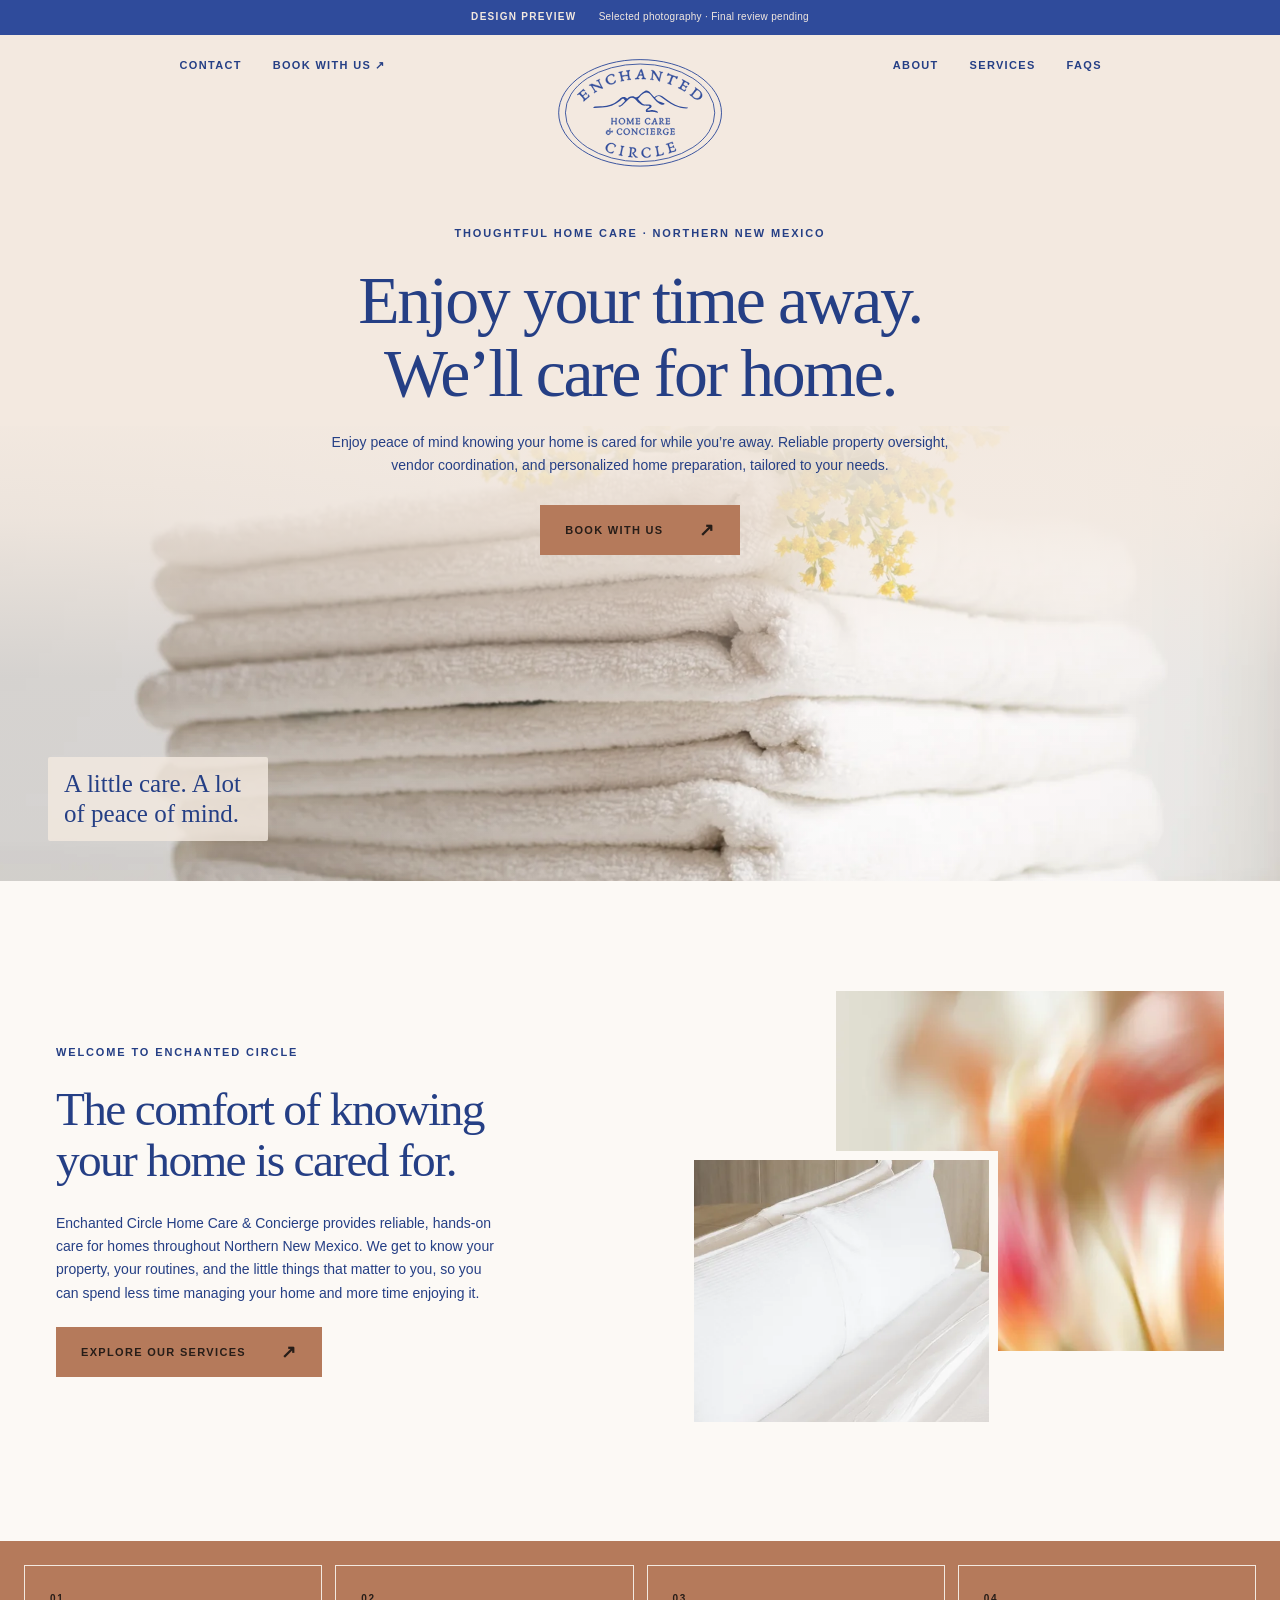
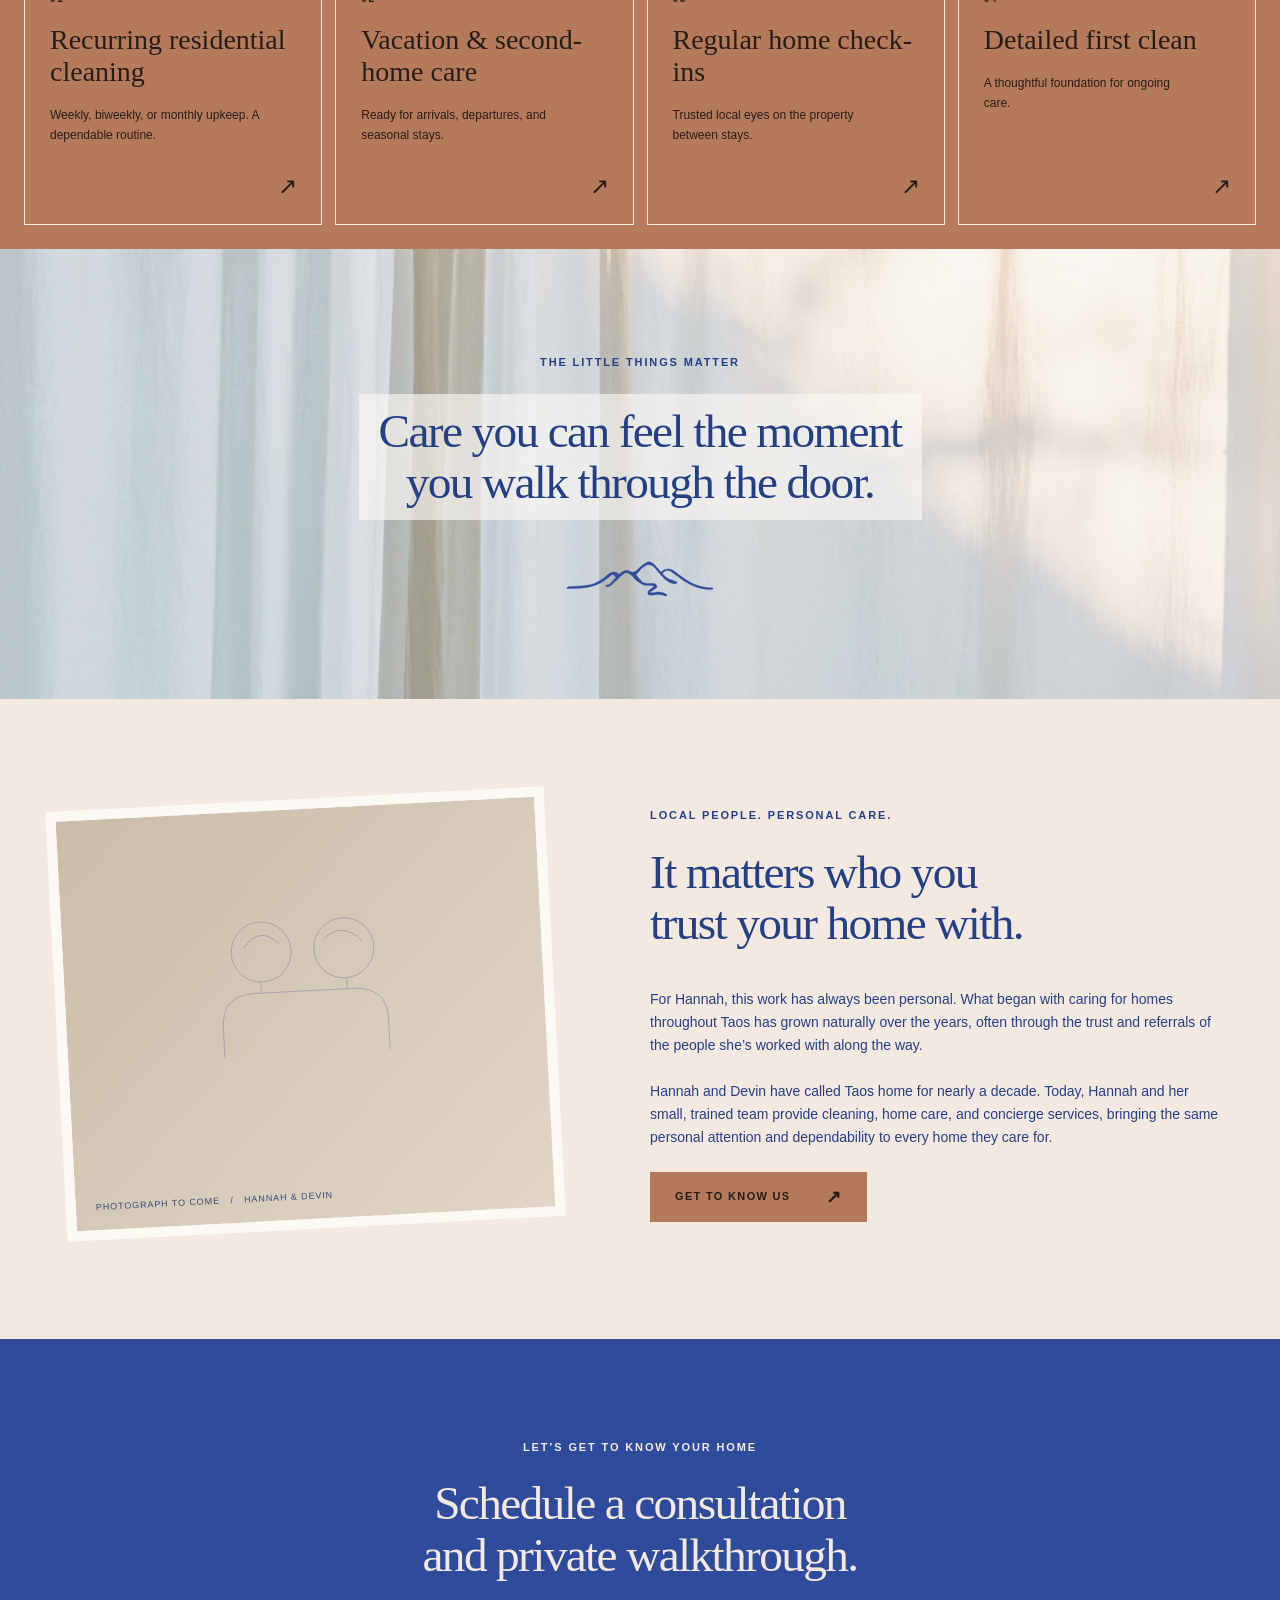
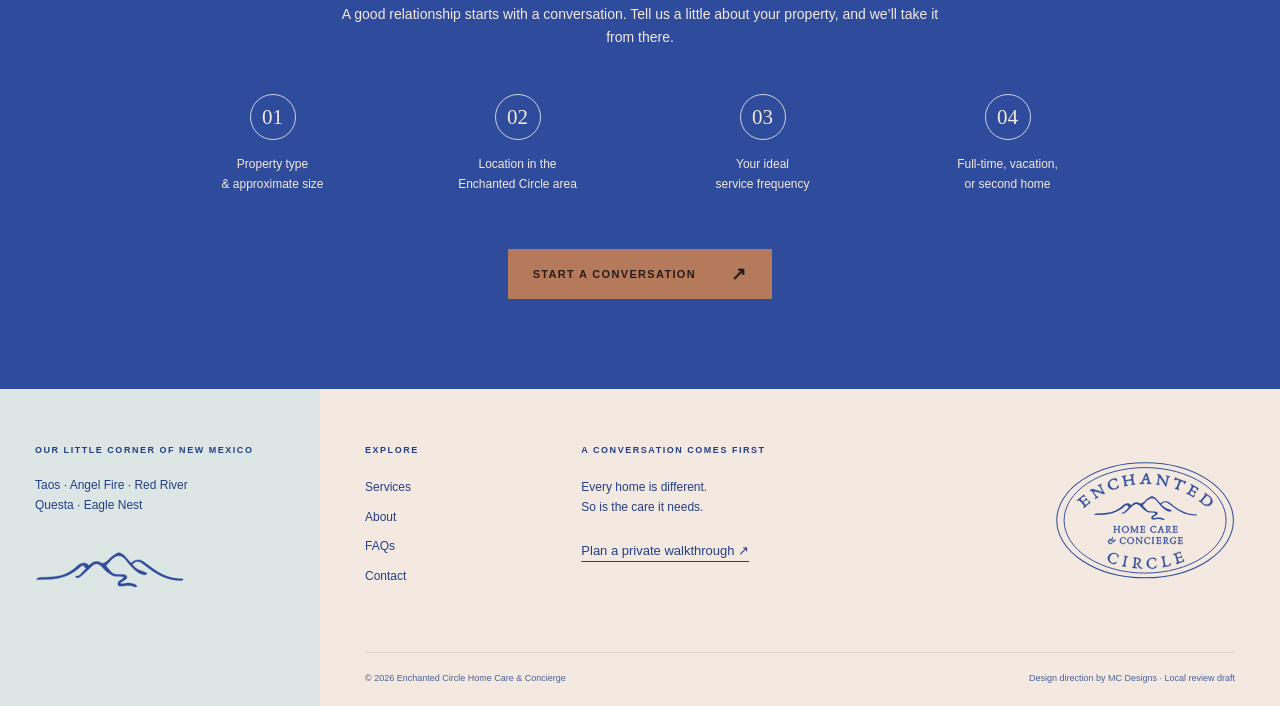
==== index.html @ 8ace64ab "Add Enchanted Circle nontransactional design preview" ====
<!doctype html><html lang="en"><head><meta charset="utf-8"><meta name="viewport" content="width=device-width,initial-scale=1"><meta name="robots" content="noindex,nofollow"><meta name="description" content="A local design draft for Enchanted Circle Home Care and Concierge in Northern New Mexico."><title>Home | Enchanted Circle</title><link rel="stylesheet" href="styles.css"></head><body><a class="skip" href="#main">Skip to content</a><div class="draft-banner">DESIGN PREVIEW <span>Selected photography · Final review pending</span></div><header class="header"><nav class="header-left" aria-label="Contact and booking"><a class="header-contact" href="contact.html">Contact</a><a class="header-book" href="contact.html">Book with us <span aria-hidden="true">↗</span></a></nav><a class="brand" href="index.html" aria-label="Enchanted Circle home"><img src="assets/logo.svg" alt="Enchanted Circle Home Care &amp; Concierge"></a><nav class="header-right" aria-label="Main navigation"><a href="about.html">About</a><a href="services.html">Services</a><a href="faqs.html">FAQs</a></nav></header><main id="main"><section class="home-hero"><div class="hero-intro"><p class="eyebrow">Thoughtful home care · Northern New Mexico</p><h1>Enjoy your time away.<br> We’ll care for home.</h1><p>Enjoy peace of mind knowing your home is cared for while you’re away. Reliable property oversight, vendor coordination, and personalized home preparation, tailored to your needs.</p><a class="button " href="contact.html">Book with us<span aria-hidden="true">↗</span></a></div><div class="photo photo-linen hero-art has-photo"><img src="assets/photos/hero-linens-960.webp" srcset="assets/photos/hero-linens-480.webp 480w, assets/photos/hero-linens-960.webp 960w, assets/photos/hero-linens-1600.webp 1600w" sizes="100vw" width="3840" height="5760" loading="eager" decoding="async" fetchpriority="high" alt="A stack of white towels with yellow flowers"></div><span class="hero-caption">A little care. A lot of peace of mind.</span></section>
<section class="intro section-width"><div class="intro-copy"><p class="eyebrow">Welcome to Enchanted Circle</p><h2>The comfort of knowing<br> your home is cared for.</h2><p>Enchanted Circle Home Care &amp; Concierge provides reliable, hands-on care for homes throughout Northern New Mexico. We get to know your property, your routines, and the little things that matter to you, so you can spend less time managing your home and more time enjoying it.</p><a class="button " href="services.html">Explore our services<span aria-hidden="true">↗</span></a></div><div class="layered"><div class="photo photo-bed layer-back has-photo"><img src="assets/photos/soft-florals-960.webp" srcset="assets/photos/soft-florals-480.webp 480w, assets/photos/soft-florals-960.webp 960w, assets/photos/soft-florals-1600.webp 1600w" sizes="(max-width: 760px) calc(100vw - 40px), (max-width: 1100px) 45vw, 36vw" width="6000" height="7966" loading="lazy" decoding="async" alt="Softly focused flowers in warm light"></div><div class="photo photo-plants layer-front has-photo"><img src="assets/photos/quiet-bedroom-960.webp" srcset="assets/photos/quiet-bedroom-480.webp 480w, assets/photos/quiet-bedroom-960.webp 960w, assets/photos/quiet-bedroom-1600.webp 1600w" sizes="(max-width: 760px) calc(100vw - 40px), (max-width: 1100px) 45vw, 36vw" width="3648" height="5472" loading="lazy" decoding="async" alt="Crisp white pillows and bed linen"></div></div></section>
<section class="service-strip" aria-label="Ways we care for your home"><a href="services.html#service-02"><span class="eyebrow">01</span><h3>Recurring residential cleaning</h3><p>Weekly, biweekly, or monthly upkeep. A dependable routine.</p><span class="strip-arrow" aria-hidden="true">↗</span></a><a href="services.html#service-03"><span class="eyebrow">02</span><h3>Vacation & second-home care</h3><p>Ready for arrivals, departures, and seasonal stays.</p><span class="strip-arrow" aria-hidden="true">↗</span></a><a href="services.html#service-04"><span class="eyebrow">03</span><h3>Regular home check-ins</h3><p>Trusted local eyes on the property between stays.</p><span class="strip-arrow" aria-hidden="true">↗</span></a><a href="services.html#service-01"><span class="eyebrow">04</span><h3>Detailed first clean</h3><p>A thoughtful foundation for ongoing care.</p><span class="strip-arrow" aria-hidden="true">↗</span></a></section>
<section class="statement"><span class="eyebrow">The little things matter</span><h2>Care you can feel the moment<br> you walk through the door.</h2><img class="mountain-accent" src="assets/mountain-blue.svg" alt="" width="1000" height="267"></section>
<section class="founders scallop"><div class="section-width founder-grid"><div class="photo photo-portrait portrait-photo" role="img" aria-label="Placeholder: Hannah &amp; Devin"><svg viewBox="0 0 700 350" aria-hidden="true"><path d="M215 309V260Q215 207 270 207H430Q485 207 485 260V309M280 207V189M420 207V189"/><circle cx="283" cy="140" r="49"/><circle cx="418" cy="140" r="49"/><path d="M255 132Q283 96 313 128M386 124Q417 96 448 130"/></svg><span class="photo-note">Photograph to come <span aria-hidden="true">/</span> Hannah &amp; Devin</span></div><div><span class="eyebrow">Local people. Personal care.</span><h2>It matters who you<br> trust your home with.</h2><p>For Hannah, this work has always been personal. What began with caring for homes throughout Taos has grown naturally over the years, often through the trust and referrals of the people she’s worked with along the way.</p><p>Hannah and Devin have called Taos home for nearly a decade. Today, Hannah and her small, trained team provide cleaning, home care, and concierge services, bringing the same personal attention and dependability to every home they care for.</p><a class="button " href="about.html">Get to know us<span aria-hidden="true">↗</span></a></div></div></section>
<section class="consultation"><p class="eyebrow">Let’s get to know your home</p><h2>Schedule a consultation<br> and private walkthrough.</h2><p>A good relationship starts with a conversation. Tell us a little about your property, and we’ll take it from there.</p><div class="inquiry-grid"><div><span>01</span><p>Property type<br> &amp; approximate size</p></div><div><span>02</span><p>Location in the<br> Enchanted Circle area</p></div><div><span>03</span><p>Your ideal<br> service frequency</p></div><div><span>04</span><p>Full-time, vacation,<br> or second home</p></div></div><a class="button " href="contact.html">Start a conversation<span aria-hidden="true">↗</span></a></section></main><footer class="footer"><div class="footer-area"><span class="eyebrow">Our little corner of New Mexico</span><p>Taos · Angel Fire · Red River<br> Questa · Eagle Nest</p><img class="mountain-accent" src="assets/mountain-blue.svg" alt="" width="1000" height="267"></div><div class="footer-main"><div><span class="eyebrow">Explore</span><a href="services.html">Services</a><a href="about.html">About</a><a href="faqs.html">FAQs</a><a href="contact.html">Contact</a></div><div><span class="eyebrow">A conversation comes first</span><p>Every home is different.<br> So is the care it needs.</p><a class="text-link" href="contact.html">Plan a private walkthrough ↗</a></div><a class="footer-logo" href="index.html" aria-label="Enchanted Circle home"><img src="assets/logo.svg" alt="Enchanted Circle Home Care &amp; Concierge"></a><div class="footer-bottom"><span>© 2026 Enchanted Circle Home Care &amp; Concierge</span><span>Design direction by MC Designs · Local review draft</span></div></div></footer></body></html>
---- styles.css ----
@font-face{font-family:Mulish;src:url('assets/Mulish.ttf') format('truetype');font-weight:200 1000;font-style:normal;font-display:swap}
:root{--blue:#2f4b9b;--linen:#f3e9e0;--clay:#b57a5b;--sage:#acb8b3;--paper:#fcf9f5;--ink:#253f85;--serif:Baskerville,'Baskerville Old Face','Palatino Linotype',Palatino,Georgia,serif;--sans:Mulish,Arial,sans-serif}
*{box-sizing:border-box}html{scroll-behavior:smooth}body{margin:0;color:var(--ink);background:var(--paper);font-family:var(--sans);font-size:16px;line-height:1.65}a{color:inherit;text-decoration:none}a:focus-visible,summary:focus-visible{outline:3px solid var(--blue);outline-offset:7px}a:hover{text-decoration:underline;text-underline-offset:5px}img,svg{display:block;max-width:100%}h1,h2,h3,p{margin-top:0}h1,h2{font-family:var(--serif);font-weight:400;line-height:1.08;letter-spacing:-.035em}h1{font-size:clamp(3rem,5.3vw,5.25rem)}h2{font-size:clamp(2.4rem,3.7vw,3.85rem)}h3{font-weight:600;line-height:1.35}p{margin-bottom:1.4rem}button,a{-webkit-tap-highlight-color:transparent}.section-width{width:min(1240px,calc(100% - 112px));margin-inline:auto}.eyebrow{display:block;font-size:11px;letter-spacing:.17em;text-transform:uppercase;font-weight:800;line-height:1.55}.skip{position:fixed;top:-100px;left:12px;padding:12px 20px;background:white;z-index:20}.skip:focus{top:12px}.draft-banner{background:var(--blue);color:var(--linen);text-align:center;padding:9px 20px;font-size:10px;font-weight:800;letter-spacing:.13em}.draft-banner span{font-weight:500;letter-spacing:.03em;margin-left:18px}.header{background:var(--linen);display:grid;grid-template-columns:85px 150px 1fr auto;gap:22px;align-items:center;padding:22px 5%;position:relative;z-index:2;min-height:150px}.header>a:not(.brand),.header nav a{font-size:11px;letter-spacing:.12em;text-transform:uppercase;font-weight:700;white-space:nowrap}.header .brand{width:175px;margin:auto}.brand img{width:100%;height:112px;object-fit:contain}.header nav{display:flex;gap:27px}.header nav [aria-current]{text-decoration:underline;text-underline-offset:7px}.button{display:inline-flex;align-items:center;justify-content:space-between;gap:35px;background:var(--clay);color:#271d18;padding:14px 24px;min-height:50px;font-size:11px;font-weight:800;letter-spacing:.12em;text-transform:uppercase;border:1px solid transparent;line-height:1.5}.button:hover{background:#a3674b;color:white;text-decoration:none}.button span{font-size:18px;line-height:1}.button-light{background:var(--linen);color:var(--blue)}.text-link{font-size:13px;text-decoration:underline;text-underline-offset:6px}.home-hero{background:var(--linen);position:relative;min-height:690px;overflow:hidden}.hero-intro{position:relative;z-index:1;text-align:center;padding:34px 25px 0}.hero-intro .eyebrow{margin-bottom:22px}.hero-intro h1{margin-bottom:21px}.hero-intro>p:not(.eyebrow){max-width:650px;margin:0 auto 28px;font-size:14px}.hero-art{position:absolute!important;inset:235px 0 0;min-height:455px!important;background:linear-gradient(120deg,#e5d5c4,#f1e7dc 58%,#dce2d7)!important}.hero-art svg{width:650px;max-width:60%;position:absolute;bottom:15px;right:5%;opacity:.42;transform:rotate(-5deg)}.hero-art .photo-note{bottom:20px;left:auto;right:28px}.hero-caption{position:absolute;bottom:40px;left:5%;font-family:var(--serif);font-size:25px;max-width:220px;line-height:1.2}.photo{background:linear-gradient(125deg,#e5e7e0,#d5d9cf);position:relative;min-height:280px;overflow:hidden;color:var(--blue)}.photo svg{width:100%;height:100%;min-height:230px;max-height:390px;padding:25px;fill:none;stroke:currentColor;stroke-width:1.4;opacity:.32}.photo-note{position:absolute;bottom:16px;left:20px;right:16px;font-size:9px;line-height:1.5;letter-spacing:.1em;text-transform:uppercase;max-width:85%;color:#354b78}.photo-note span{padding:0 7px}.photo-landscape{background:linear-gradient(155deg,#d5dfe4,#d5c1af)}.photo-plants{background:linear-gradient(130deg,#c3cfc4,#e6ddcc)}.photo-bed{background:linear-gradient(130deg,#e5ddd1,#f6f1e9)}.photo-linen{background:linear-gradient(130deg,#d9c7b4,#eee5db)}.photo-portrait{background:linear-gradient(135deg,#cabda9,#e1d6c7)}.photo-care{background:linear-gradient(140deg,#d8d5bf,#eee9df)}.intro{display:grid;grid-template-columns:1fr 1fr;gap:90px;align-items:center;padding-block:110px}.intro-copy{max-width:520px}.intro-copy .eyebrow{margin-bottom:23px}.intro-copy h2{margin-bottom:26px}.intro-copy>p:not(.eyebrow){font-size:14px;max-width:450px}.layered{position:relative;min-height:440px}.layer-back{width:72%;height:360px;position:absolute;right:0;top:0}.layer-front{width:58%;height:265px;position:absolute;left:0;bottom:0;border:9px solid var(--paper)}.layer-front svg{padding:0}.service-strip{display:grid;grid-template-columns:repeat(4,1fr);background:var(--clay);padding:24px;gap:13px}.service-strip>a{position:relative;border:1px solid var(--linen);padding:25px 25px 35px;color:#271d18;min-height:260px}.service-strip>a:hover{background:#925238;color:white;text-decoration:none}.service-strip h3{font-family:var(--serif);font-size:28px;line-height:1.15;font-weight:400;margin:18px 0}.service-strip p{font-size:12px;max-width:210px;line-height:1.65}.service-strip .eyebrow{font-size:10px}.strip-arrow{position:absolute;bottom:18px;right:24px;font-size:23px}.statement{text-align:center;padding:105px 25px 100px;background:repeating-linear-gradient(95deg,#f4efe7 0,#f6f2eb 8%,#e5e7e0 15%,#f6f2eb 23%)}.statement h2{margin-top:23px}.statement>svg{width:120px;margin:35px auto 0;fill:none;stroke:var(--blue);stroke-width:2}.founders{background:var(--linen);padding:100px 0 110px;position:relative}.founder-grid{display:grid;grid-template-columns:1fr 1.15fr;gap:95px;align-items:center}.portrait-photo{transform:rotate(-3deg);border:10px solid var(--paper);min-height:430px}.portrait-photo svg{margin-top:30px}.founder-grid p{font-size:14px}.founder-grid .eyebrow{margin-bottom:23px}.scallop:after{content:'';position:absolute;bottom:-12px;left:0;width:100%;height:24px;background:radial-gradient(circle at 12px 0,var(--linen) 12px,transparent 12.5px) 0 0/24px 24px;z-index:1}.consultation{background:var(--blue);color:var(--linen);text-align:center;padding:100px 40px 90px}.consultation>p:not(.eyebrow){max-width:620px;margin:0 auto 35px;font-size:14px}.consultation h2{margin:22px 0}.inquiry-grid{display:grid;grid-template-columns:repeat(4,1fr);gap:30px;max-width:950px;margin:45px auto 32px}.inquiry-grid>div>span{border:1px solid #cdd4e7;border-radius:100%;width:46px;height:46px;display:grid;place-items:center;margin:0 auto 15px;font-family:var(--serif);font-size:21px}.inquiry-grid p{font-size:12px}.footer{display:grid;grid-template-columns:25% 75%;background:var(--linen);font-size:12px}.footer-area{padding:55px 35px;background:#dce6e5}.footer-area .eyebrow{font-size:9px}.footer-area p{margin-top:18px}.footer-area svg{margin-top:35px;width:150px;fill:none;stroke:var(--blue);stroke-width:1.5}.footer-main{display:grid;grid-template-columns:.7fr 1.3fr 1fr;gap:25px;padding:55px 45px 20px}.footer-main .eyebrow{font-size:9px;margin-bottom:20px}.footer-main>div>a:not(.text-link){display:block;margin-bottom:10px}.footer-logo{align-self:center;justify-self:end;width:180px;max-width:100%}.footer-logo img{width:100%}.footer-bottom{grid-column:1/-1;display:flex;justify-content:space-between;gap:20px;border-top:1px solid #d6cfc7;padding-top:18px;margin-top:30px;font-size:9px;opacity:.8}.page-hero{text-align:center;padding:60px 30px 75px;background:var(--linen)}.page-hero h1{margin:25px 0}.page-hero>p:not(.eyebrow){max-width:610px;margin-inline:auto;font-size:15px}.about-hero{background:radial-gradient(ellipse at 85% 0,#e4e7df 0,transparent 50%),var(--linen);padding-bottom:120px;position:relative;overflow:hidden}.wave{position:absolute;height:80px;bottom:-37px;left:-5%;width:110%;background:var(--blue);border-radius:50% 50% 0 0;transform:rotate(-3deg)}.story{background:var(--linen);padding:65px 28px 80px;text-align:center}.story-inner{max-width:770px;margin:auto}.story h2{margin:23px 0 35px}.story p{font-size:15px;line-height:1.85}.story-pause{font-family:var(--serif);font-size:25px!important;margin-block:30px}.signature{font-weight:800;margin-top:35px}.signature span{display:block;font-size:12px;font-weight:500}.story-gallery{display:grid;grid-template-columns:repeat(3,1fr);gap:20px;background:var(--sage);padding:55px}.story-gallery>.photo{min-height:360px}.story-gallery>.photo:nth-child(2){margin-top:-20px;margin-bottom:20px}.split-cta{display:grid;grid-template-columns:1fr 1fr;gap:80px;padding-block:95px;align-items:center}.split-cta>div{max-width:450px}.split-cta p{font-size:14px}.services-hero{position:relative;min-height:505px;overflow:hidden}.services-hero h1,.services-hero>p{position:relative;z-index:1}.service-hero-art{position:absolute;inset:240px 0 0;min-height:265px}.service-hero-art svg{position:absolute;right:3%;bottom:-60px;width:40%;opacity:.18;max-height:260px}.service-list{padding-block:50px}.service-row{display:grid;grid-template-columns:.85fr 1fr 1.1fr;gap:50px;align-items:center;padding:60px 0;border-bottom:1px solid #dcd9d0;scroll-margin-top:30px}.service-row:last-child{border:0}.service-row h2{font-size:clamp(2rem,3vw,3rem);margin-top:20px}.service-row .photo{min-height:310px}.service-description h3{font-family:var(--serif);font-size:24px;font-weight:400;letter-spacing:-.02em}.service-description p{font-size:14px}.service-description .button{font-size:9px;gap:12px;padding:13px 17px}.extra-care{background:var(--clay);color:#271d18;padding:75px 0}.extra-grid{display:grid;grid-template-columns:1fr 1fr;gap:90px;align-items:center}.extra-grid h2{margin:25px 0}.extra-grid p{font-size:14px;max-width:460px}.extra-grid .photo{border-radius:48% 48% 0 0;min-height:400px}.faq-hero{display:grid;grid-template-columns:1fr 1.1fr;background:var(--blue);color:var(--linen);border-bottom:18px solid var(--clay)}.faq-picture{background:repeating-linear-gradient(90deg,var(--linen) 0,var(--linen) 40px,var(--blue) 40px,var(--blue) 80px);padding:45px 55px}.faq-picture .photo{height:390px;box-shadow:0 15px 45px #14255422}.faq-intro{padding:65px 70px;max-width:600px;align-self:center}.faq-intro h1{margin:24px 0}.faq-intro>p:not(.eyebrow){max-width:330px;font-size:15px}.faq-list{max-width:960px;padding-block:30px}.faq-list article{padding:50px 0;border-bottom:1px solid #d3d6d2}.faq-list h2{font-size:clamp(2rem,3vw,2.8rem);margin:20px 0}.faq-list p{max-width:760px;font-size:15px;margin-bottom:0}.small-cta{text-align:center;padding:60px 25px 95px}.small-cta h2{font-size:36px}.contact-intro{display:grid;grid-template-columns:1fr 1.1fr;gap:90px;align-items:center;padding-block:70px 85px}.contact-intro h1{margin:25px 0}.contact-intro>div>p:not(.eyebrow){max-width:420px;font-size:15px}.contact-details{display:grid;grid-template-columns:1fr 1.2fr;gap:38px 30px;margin:0}.contact-details dt{font-size:10px;font-weight:800;letter-spacing:.12em;text-transform:uppercase;margin-bottom:12px}.contact-details dd{font-size:13px;margin:0;overflow-wrap:anywhere}.contact-photo{min-height:380px}.contact-photo svg{margin:auto;max-width:800px}.contact-conversation{background:var(--blue);color:var(--linen);padding:90px 0}.conversation-grid{display:grid;grid-template-columns:1.15fr .85fr;gap:100px;align-items:center}.conversation-grid h2{margin:25px 0}.conversation-grid p{font-size:14px}.draft-note{border:1px solid #c1cbe6;padding:35px}.draft-note h3{font-family:var(--serif);font-size:28px;font-weight:400;margin-top:20px}.draft-note .note-fine{font-size:12px;margin-bottom:0}.contact-conversation .eyebrow{color:var(--linen)}
@media(min-width:1450px){.header{padding-inline:calc((100% - 1320px)/2)}.header .brand{margin-left:90px}}
@media(max-width:1100px){.section-width{width:calc(100% - 64px)}.header{grid-template-columns:70px 120px 1fr auto;gap:15px;padding-inline:32px}.header nav{gap:15px}.header .brand{width:145px}.header>a:not(.brand),.header nav a{font-size:10px}.intro,.founder-grid{gap:50px}.service-strip{padding:18px;gap:10px}.service-strip>a{padding:20px 18px 35px}.service-strip h3{font-size:24px}.footer-main{padding-inline:28px;grid-template-columns:.7fr 1.2fr .9fr}.service-row{gap:28px}.contact-intro{gap:45px}.contact-details{grid-template-columns:1fr}.conversation-grid{gap:50px}.faq-intro{padding:50px 40px}.faq-picture{padding:45px 35px}}
@media(max-width:760px){body{font-size:15px}.section-width{width:calc(100% - 40px)}h1{font-size:clamp(2.8rem,10vw,4rem)}h2{font-size:clamp(2.2rem,8vw,3rem)}.draft-banner{font-size:9px;padding:8px 12px}.draft-banner span{display:block;margin:2px 0 0;font-size:9px;font-weight:500}.header{grid-template-columns:1fr 130px 1fr;gap:5px;padding:18px 20px 20px;min-height:175px}.header-contact{grid-column:1;grid-row:1}.header-book{grid-column:3;grid-row:1;text-align:right;white-space:normal!important;max-width:85px;justify-self:end}.header .brand{grid-column:2;grid-row:1;width:130px}.brand img{height:90px}.header nav{grid-column:1/-1;grid-row:2;justify-content:center;gap:24px;padding-top:14px;border-top:1px solid #dcd2c7;margin-top:12px}.header>a:not(.brand),.header nav a{font-size:9px}.home-hero{min-height:690px}.hero-intro{padding:32px 23px 0}.hero-intro .eyebrow{font-size:9px;margin-bottom:20px}.hero-intro>p:not(.eyebrow){font-size:13px;max-width:430px}.hero-intro h1{margin-bottom:24px}.hero-art{inset:350px 0 0;min-height:340px!important}.hero-art svg{max-width:100%;width:500px;right:-5%;bottom:0}.hero-caption{font-size:20px;bottom:67px;left:25px;max-width:160px}.hero-art .photo-note{left:25px;right:auto;bottom:15px;font-size:8px}.intro{grid-template-columns:1fr;gap:40px;padding-block:65px}.intro-copy{max-width:none}.intro-copy>p:not(.eyebrow){max-width:none}.layered{min-height:340px}.layer-back{height:295px;width:75%}.layer-front{height:210px;width:55%;min-height:210px}.layer-front svg{min-height:170px}.layer-back svg{min-height:240px}.service-strip{grid-template-columns:1fr 1fr;padding:15px;gap:10px}.service-strip>a{min-height:270px;padding:22px 17px 35px}.service-strip h3{font-size:24px}.service-strip p{font-size:11px}.statement{padding:70px 20px}.statement h2 br{display:none}.founders{padding:65px 0 70px}.founder-grid{grid-template-columns:1fr;gap:50px}.portrait-photo{min-height:330px;width:90%;margin:auto}.founder-grid h2 br{display:none}.consultation{padding:75px 25px 65px}.consultation h2 br{display:none}.inquiry-grid{grid-template-columns:1fr 1fr;gap:20px;margin-top:35px}.inquiry-grid p{font-size:11px}.footer{grid-template-columns:1fr}.footer-area{padding:30px 25px;display:grid;grid-template-columns:1fr auto;gap:15px}.footer-area .eyebrow{grid-column:1/-1}.footer-area p{margin:0}.footer-area svg{margin:0;width:100px;align-self:center}.footer-main{padding:35px 25px 20px;grid-template-columns:1fr 1.3fr;gap:30px 20px}.footer-logo{grid-column:1/-1;justify-self:center;width:165px;margin-block:5px 10px}.footer-bottom{flex-direction:column;gap:7px;font-size:9px;margin-top:0}.page-hero{padding:40px 22px 60px}.page-hero h1 br{display:none}.page-hero>p:not(.eyebrow){font-size:14px}.about-hero{padding-bottom:100px}.story{padding:55px 24px 65px}.story h2 br{display:none}.story p{font-size:14px}.story-gallery{padding:30px 20px;gap:12px;grid-template-columns:1fr 1fr}.story-gallery>.photo{min-height:220px}.story-gallery>.photo:nth-child(2){margin:0}.story-gallery>.photo:last-child{grid-column:1/-1;min-height:260px}.story-gallery .photo svg{padding:5px;min-height:180px}.split-cta{grid-template-columns:1fr;gap:15px;padding-block:65px}.split-cta h2{margin-bottom:15px}.services-hero{min-height:490px}.service-hero-art{inset:310px 0 0;min-height:180px}.service-hero-art svg{width:60%;bottom:-75px}.service-hero-art .photo-note{font-size:8px}.service-list{padding-block:10px}.service-row{grid-template-columns:1fr;gap:25px;padding:50px 0}.service-row h2{font-size:36px;max-width:320px;margin-bottom:0;margin-top:12px}.service-row .photo{min-height:270px}.service-description h3{font-size:26px}.service-description .button{font-size:10px;padding:14px 22px}.extra-care{padding:55px 0}.extra-grid{grid-template-columns:1fr;gap:35px}.extra-grid .photo{min-height:300px;width:90%;margin:auto}.faq-hero{grid-template-columns:1fr}.faq-picture{padding:25px 35px}.faq-picture .photo{height:220px;min-height:220px}.faq-picture .photo svg{max-height:220px;min-height:180px}.faq-intro{padding:40px 25px 50px}.faq-intro h1{margin:18px 0}.faq-intro>p:not(.eyebrow){max-width:none}.faq-list{padding-block:10px}.faq-list article{padding:36px 0}.faq-list h2{font-size:31px;line-height:1.15}.faq-list p{font-size:14px}.small-cta{padding:45px 25px 65px}.small-cta h2{font-size:32px}.contact-intro{grid-template-columns:1fr;gap:45px;padding-block:45px 55px}.contact-intro h1{margin:22px 0}.contact-details{grid-template-columns:1fr 1fr;gap:25px 20px}.contact-details dd{font-size:12px}.contact-details dt{font-size:9px}.contact-photo{min-height:260px}.contact-photo svg{min-height:240px}.contact-conversation{padding:55px 0}.conversation-grid{grid-template-columns:1fr;gap:35px}.conversation-grid h2 br{display:none}.draft-note{padding:25px}.photo-note{font-size:8px}}
@media(prefers-reduced-motion:reduce){html{scroll-behavior:auto}}

.eyebrow,.button{font-family:"Baloo Tammudu 2",Mulish,Arial,sans-serif}

/* Owner-supplied local photography. Source originals are preserved. */
.service-list{isolation:isolate}
.photo.has-photo{background:var(--linen)}
.photo.has-photo>img{display:block;width:100%;height:100%;position:absolute;inset:0;object-fit:cover;object-position:center}
.hero-art.has-photo{background:var(--linen)!important}
.hero-art.has-photo>img{object-position:50% 57%}
.hero-art.has-photo:after{content:"";position:absolute;inset:0;background:linear-gradient(to bottom,rgba(243,233,224,.97) 0%,rgba(243,233,224,.82) 20%,rgba(243,233,224,.12) 55%,rgba(243,233,224,.04) 100%)}
.hero-caption{z-index:1;background:rgba(243,233,224,.82);padding:12px 16px;left:calc(5% - 16px);border-radius:2px}
.layer-back.has-photo>img{object-position:50% 45%}.layer-front.has-photo>img{object-position:50% 55%}
.statement{background:linear-gradient(rgba(243,233,224,.44),rgba(243,233,224,.44)),url('assets/photos/sunlit-curtains-1600.webp') center 50%/cover}
.statement h2,.statement .eyebrow{position:relative;z-index:1}.statement h2{background:rgba(252,249,245,.64);width:fit-content;margin-inline:auto;padding:12px 20px}
.mountain-accent{height:auto}.statement>.mountain-accent{width:150px;margin:30px auto 0}.footer-area>.mountain-accent{margin-top:35px;width:150px}
.about-hero{background:linear-gradient(rgba(243,233,224,.80),rgba(243,233,224,.50)),url('assets/photos/soft-bubbles-1600.webp') center/cover}
.service-hero-art.has-photo>img{object-position:50% 48%}.service-hero-art.has-photo:after{content:"";position:absolute;inset:0;background:linear-gradient(rgba(243,233,224,.98),rgba(243,233,224,.63) 45%,rgba(243,233,224,.05))}
.service-list{position:relative}.service-list:before{content:"";position:absolute;inset:0 -30px;z-index:-1;background:url('assets/photos/plaster-texture-1600.webp') center/cover;opacity:.35}
.service-row .photo-care.has-photo>img{object-position:48% 45%}.service-row .photo-home.has-photo>img{object-position:50% 50%}
.extra-grid .has-photo>img{object-position:58% 50%}.faq-picture .has-photo>img{object-position:55% 40%}
.contact-photo.has-photo>img{object-position:50% 47%}
@media(max-width:760px){.hero-art.has-photo>img{object-position:50% 57%}.hero-caption{left:12px;font-size:19px;max-width:145px;bottom:30px;padding:9px 12px}.hero-art.has-photo:after{background:linear-gradient(rgba(243,233,224,.96),rgba(243,233,224,.35) 32%,transparent 75%)}.statement h2{padding:14px 8px}.footer-area>.mountain-accent{margin:0;width:100px;align-self:center}.service-hero-art.has-photo>img{object-position:50% 46%}.contact-photo.has-photo>img{object-position:55% 50%}}
@media(max-width:760px){.service-list:before{inset:0 -20px}}

/* Header alignment follows the supplied reference: equal side columns keep
   the logo on the viewport center; links align near the top of the mark. */
.header{grid-template-columns:minmax(0,1fr) 175px minmax(0,1fr);gap:clamp(20px,4vw,65px);align-items:start;padding:22px max(20px,5%);min-height:156px}
.header .brand{grid-column:2;grid-row:1;width:175px;margin:0;justify-self:center;align-self:start}
.header .brand img{height:112px}
.header nav{grid-row:1;display:flex;justify-content:center;align-items:flex-start;align-self:start;justify-self:center;gap:27px;padding:0;margin:0;border:0}
.header nav.header-left{grid-column:1}.header nav.header-right{grid-column:3}
.header .header-book{max-width:none;white-space:nowrap!important;text-align:left}
.header nav a{line-height:1.6;padding:0 2px}
@media(max-width:1100px){.header{grid-template-columns:minmax(0,1fr) 145px minmax(0,1fr);padding:22px 32px;gap:25px;min-height:144px}.header .brand{width:145px}.header .brand img{height:100px}.header nav{gap:18px}.header nav a{font-size:10px}}
@media(max-width:760px){.header{grid-template-columns:minmax(0,1fr) 120px minmax(0,1fr);padding:18px 16px;gap:10px;min-height:136px}.header .brand{width:120px}.header .brand img{height:90px}.header nav{flex-direction:column;align-items:center;justify-content:flex-start;gap:0;min-width:0;width:100%}.header nav a{display:flex;align-items:center;justify-content:center;min-height:32px;font-size:9px;letter-spacing:.075em;white-space:nowrap;padding:5px 0;text-align:center}.header .header-book{font-size:8px;text-align:center;gap:3px}.header nav [aria-current]{text-underline-offset:4px}}
@media(max-width:350px){.header{grid-template-columns:minmax(0,1fr) 108px minmax(0,1fr);padding-inline:12px;gap:7px}.header .brand{width:108px}.header nav a{font-size:8px}.header .header-book{font-size:7px;letter-spacing:.05em}}
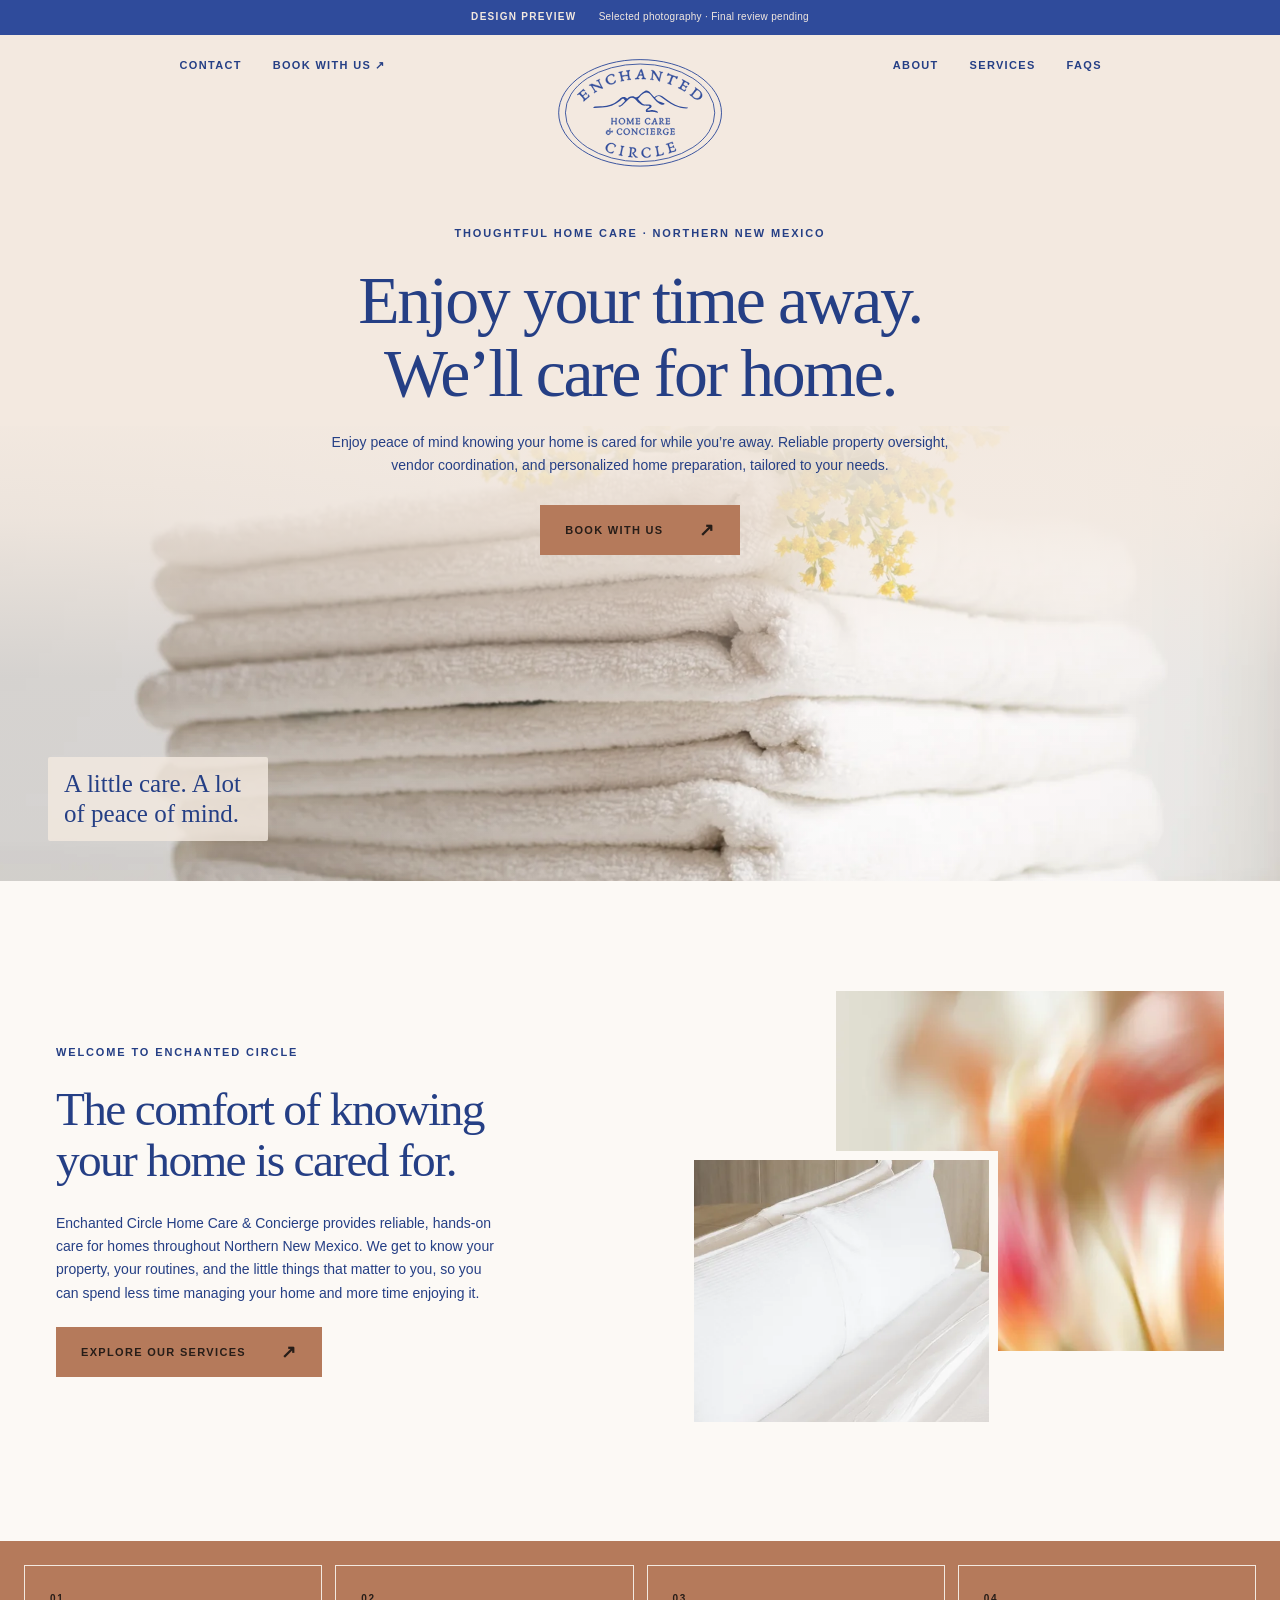
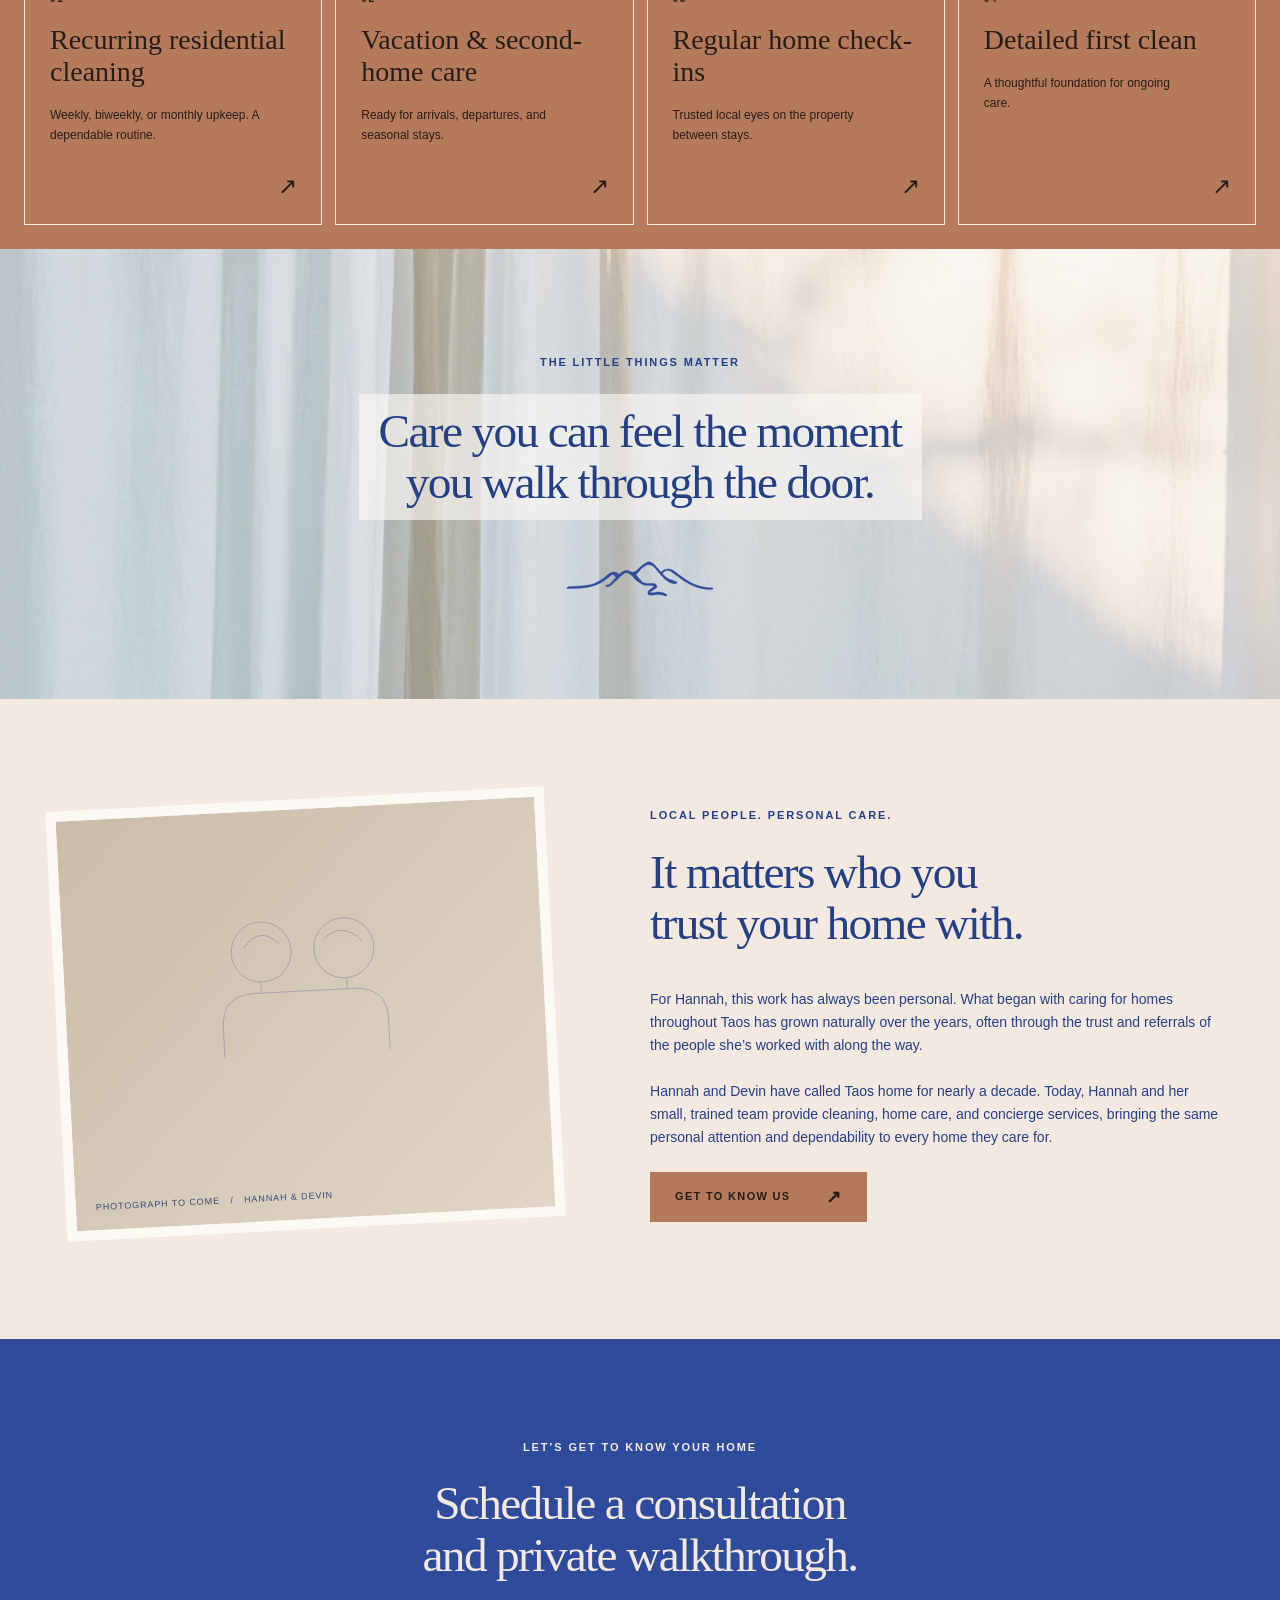
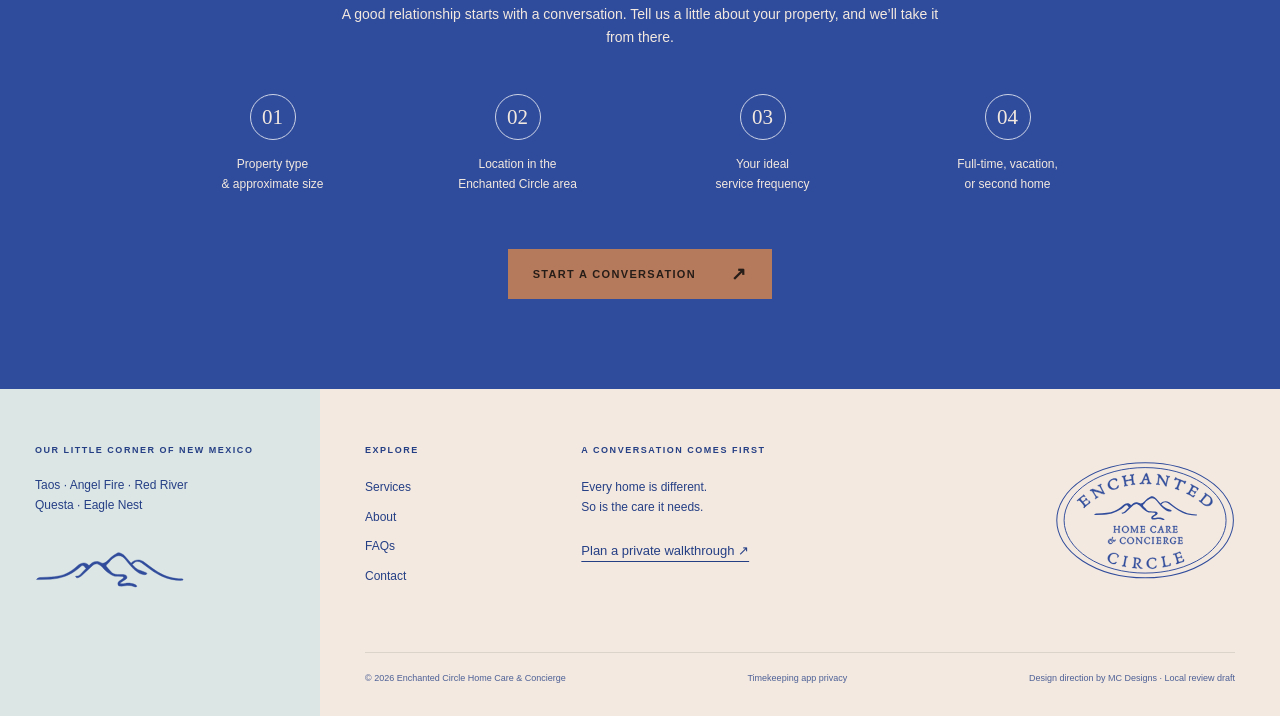
==== commit f81a4b6a: "Add privacy policy page for the Enchanted Timekeeping staff app Google Play requires a public privac" ====
--- a/index.html
+++ b/index.html
@@ -1,6 +1,6 @@
-<!doctype html><html lang="en"><head><meta charset="utf-8"><meta name="viewport" content="width=device-width,initial-scale=1"><meta name="robots" content="noindex,nofollow"><meta name="description" content="A local design draft for Enchanted Circle Home Care and Concierge in Northern New Mexico."><title>Home | Enchanted Circle</title><link rel="stylesheet" href="styles.css"></head><body><a class="skip" href="#main">Skip to content</a><div class="draft-banner">DESIGN PREVIEW <span>Selected photography · Final review pending</span></div><header class="header"><nav class="header-left" aria-label="Contact and booking"><a class="header-contact" href="contact.html">Contact</a><a class="header-book" href="contact.html">Book with us <span aria-hidden="true">↗</span></a></nav><a class="brand" href="index.html" aria-label="Enchanted Circle home"><img src="assets/logo.svg" alt="Enchanted Circle Home Care &amp; Concierge"></a><nav class="header-right" aria-label="Main navigation"><a href="about.html">About</a><a href="services.html">Services</a><a href="faqs.html">FAQs</a></nav></header><main id="main"><section class="home-hero"><div class="hero-intro"><p class="eyebrow">Thoughtful home care · Northern New Mexico</p><h1>Enjoy your time away.<br> We’ll care for home.</h1><p>Enjoy peace of mind knowing your home is cared for while you’re away. Reliable property oversight, vendor coordination, and personalized home preparation, tailored to your needs.</p><a class="button " href="contact.html">Book with us<span aria-hidden="true">↗</span></a></div><div class="photo photo-linen hero-art has-photo"><img src="assets/photos/hero-linens-960.webp" srcset="assets/photos/hero-linens-480.webp 480w, assets/photos/hero-linens-960.webp 960w, assets/photos/hero-linens-1600.webp 1600w" sizes="100vw" width="3840" height="5760" loading="eager" decoding="async" fetchpriority="high" alt="A stack of white towels with yellow flowers"></div><span class="hero-caption">A little care. A lot of peace of mind.</span></section>
+<!doctype html><html lang="en"><head><meta charset="utf-8"><meta name="viewport" content="width=device-width,initial-scale=1"><meta name="robots" content="noindex,nofollow"><meta name="description" content="A local design draft for Enchanted Circle Home Care and Concierge in Northern New Mexico."><title>Home | Enchanted Circle</title><link rel="stylesheet" href="styles.css"><link rel="icon" href="favicon.ico" sizes="16x16 32x32 48x48"><link rel="icon" type="image/png" href="favicon-32x32.png" sizes="32x32"><link rel="icon" type="image/svg+xml" href="favicon.svg" sizes="any"></head><body><a class="skip" href="#main">Skip to content</a><div class="draft-banner">DESIGN PREVIEW <span>Selected photography · Final review pending</span></div><header class="header"><nav class="header-left" aria-label="Contact and booking"><a class="header-contact" href="contact.html">Contact</a><a class="header-book" href="contact.html">Book with us <span aria-hidden="true">↗</span></a></nav><a class="brand" href="index.html" aria-label="Enchanted Circle home"><img src="assets/logo.svg" alt="Enchanted Circle Home Care &amp; Concierge"></a><nav class="header-right" aria-label="Main navigation"><a href="about.html">About</a><a href="services.html">Services</a><a href="faqs.html">FAQs</a></nav></header><main id="main"><section class="home-hero"><div class="hero-intro"><p class="eyebrow">Thoughtful home care · Northern New Mexico</p><h1>Enjoy your time away.<br> We’ll care for home.</h1><p>Enjoy peace of mind knowing your home is cared for while you’re away. Reliable property oversight, vendor coordination, and personalized home preparation, tailored to your needs.</p><a class="button " href="contact.html">Book with us<span aria-hidden="true">↗</span></a></div><div class="photo photo-linen hero-art has-photo"><img src="assets/photos/hero-linens-960.webp" srcset="assets/photos/hero-linens-480.webp 480w, assets/photos/hero-linens-960.webp 960w, assets/photos/hero-linens-1600.webp 1600w" sizes="100vw" width="3840" height="5760" loading="eager" decoding="async" fetchpriority="high" alt="A stack of white towels with yellow flowers"></div><span class="hero-caption">A little care. A lot of peace of mind.</span></section>
 <section class="intro section-width"><div class="intro-copy"><p class="eyebrow">Welcome to Enchanted Circle</p><h2>The comfort of knowing<br> your home is cared for.</h2><p>Enchanted Circle Home Care &amp; Concierge provides reliable, hands-on care for homes throughout Northern New Mexico. We get to know your property, your routines, and the little things that matter to you, so you can spend less time managing your home and more time enjoying it.</p><a class="button " href="services.html">Explore our services<span aria-hidden="true">↗</span></a></div><div class="layered"><div class="photo photo-bed layer-back has-photo"><img src="assets/photos/soft-florals-960.webp" srcset="assets/photos/soft-florals-480.webp 480w, assets/photos/soft-florals-960.webp 960w, assets/photos/soft-florals-1600.webp 1600w" sizes="(max-width: 760px) calc(100vw - 40px), (max-width: 1100px) 45vw, 36vw" width="6000" height="7966" loading="lazy" decoding="async" alt="Softly focused flowers in warm light"></div><div class="photo photo-plants layer-front has-photo"><img src="assets/photos/quiet-bedroom-960.webp" srcset="assets/photos/quiet-bedroom-480.webp 480w, assets/photos/quiet-bedroom-960.webp 960w, assets/photos/quiet-bedroom-1600.webp 1600w" sizes="(max-width: 760px) calc(100vw - 40px), (max-width: 1100px) 45vw, 36vw" width="3648" height="5472" loading="lazy" decoding="async" alt="Crisp white pillows and bed linen"></div></div></section>
 <section class="service-strip" aria-label="Ways we care for your home"><a href="services.html#service-02"><span class="eyebrow">01</span><h3>Recurring residential cleaning</h3><p>Weekly, biweekly, or monthly upkeep. A dependable routine.</p><span class="strip-arrow" aria-hidden="true">↗</span></a><a href="services.html#service-03"><span class="eyebrow">02</span><h3>Vacation & second-home care</h3><p>Ready for arrivals, departures, and seasonal stays.</p><span class="strip-arrow" aria-hidden="true">↗</span></a><a href="services.html#service-04"><span class="eyebrow">03</span><h3>Regular home check-ins</h3><p>Trusted local eyes on the property between stays.</p><span class="strip-arrow" aria-hidden="true">↗</span></a><a href="services.html#service-01"><span class="eyebrow">04</span><h3>Detailed first clean</h3><p>A thoughtful foundation for ongoing care.</p><span class="strip-arrow" aria-hidden="true">↗</span></a></section>
 <section class="statement"><span class="eyebrow">The little things matter</span><h2>Care you can feel the moment<br> you walk through the door.</h2><img class="mountain-accent" src="assets/mountain-blue.svg" alt="" width="1000" height="267"></section>
 <section class="founders scallop"><div class="section-width founder-grid"><div class="photo photo-portrait portrait-photo" role="img" aria-label="Placeholder: Hannah &amp; Devin"><svg viewBox="0 0 700 350" aria-hidden="true"><path d="M215 309V260Q215 207 270 207H430Q485 207 485 260V309M280 207V189M420 207V189"/><circle cx="283" cy="140" r="49"/><circle cx="418" cy="140" r="49"/><path d="M255 132Q283 96 313 128M386 124Q417 96 448 130"/></svg><span class="photo-note">Photograph to come <span aria-hidden="true">/</span> Hannah &amp; Devin</span></div><div><span class="eyebrow">Local people. Personal care.</span><h2>It matters who you<br> trust your home with.</h2><p>For Hannah, this work has always been personal. What began with caring for homes throughout Taos has grown naturally over the years, often through the trust and referrals of the people she’s worked with along the way.</p><p>Hannah and Devin have called Taos home for nearly a decade. Today, Hannah and her small, trained team provide cleaning, home care, and concierge services, bringing the same personal attention and dependability to every home they care for.</p><a class="button " href="about.html">Get to know us<span aria-hidden="true">↗</span></a></div></div></section>
-<section class="consultation"><p class="eyebrow">Let’s get to know your home</p><h2>Schedule a consultation<br> and private walkthrough.</h2><p>A good relationship starts with a conversation. Tell us a little about your property, and we’ll take it from there.</p><div class="inquiry-grid"><div><span>01</span><p>Property type<br> &amp; approximate size</p></div><div><span>02</span><p>Location in the<br> Enchanted Circle area</p></div><div><span>03</span><p>Your ideal<br> service frequency</p></div><div><span>04</span><p>Full-time, vacation,<br> or second home</p></div></div><a class="button " href="contact.html">Start a conversation<span aria-hidden="true">↗</span></a></section></main><footer class="footer"><div class="footer-area"><span class="eyebrow">Our little corner of New Mexico</span><p>Taos · Angel Fire · Red River<br> Questa · Eagle Nest</p><img class="mountain-accent" src="assets/mountain-blue.svg" alt="" width="1000" height="267"></div><div class="footer-main"><div><span class="eyebrow">Explore</span><a href="services.html">Services</a><a href="about.html">About</a><a href="faqs.html">FAQs</a><a href="contact.html">Contact</a></div><div><span class="eyebrow">A conversation comes first</span><p>Every home is different.<br> So is the care it needs.</p><a class="text-link" href="contact.html">Plan a private walkthrough ↗</a></div><a class="footer-logo" href="index.html" aria-label="Enchanted Circle home"><img src="assets/logo.svg" alt="Enchanted Circle Home Care &amp; Concierge"></a><div class="footer-bottom"><span>© 2026 Enchanted Circle Home Care &amp; Concierge</span><span>Design direction by MC Designs · Local review draft</span></div></div></footer></body></html>+<section class="consultation"><p class="eyebrow">Let’s get to know your home</p><h2>Schedule a consultation<br> and private walkthrough.</h2><p>A good relationship starts with a conversation. Tell us a little about your property, and we’ll take it from there.</p><div class="inquiry-grid"><div><span>01</span><p>Property type<br> &amp; approximate size</p></div><div><span>02</span><p>Location in the<br> Enchanted Circle area</p></div><div><span>03</span><p>Your ideal<br> service frequency</p></div><div><span>04</span><p>Full-time, vacation,<br> or second home</p></div></div><a class="button " href="contact.html">Start a conversation<span aria-hidden="true">↗</span></a></section></main><footer class="footer"><div class="footer-area"><span class="eyebrow">Our little corner of New Mexico</span><p>Taos · Angel Fire · Red River<br> Questa · Eagle Nest</p><img class="mountain-accent" src="assets/mountain-blue.svg" alt="" width="1000" height="267"></div><div class="footer-main"><div><span class="eyebrow">Explore</span><a href="services.html">Services</a><a href="about.html">About</a><a href="faqs.html">FAQs</a><a href="contact.html">Contact</a></div><div><span class="eyebrow">A conversation comes first</span><p>Every home is different.<br> So is the care it needs.</p><a class="text-link" href="contact.html">Plan a private walkthrough ↗</a></div><a class="footer-logo" href="index.html" aria-label="Enchanted Circle home"><img src="assets/logo.svg" alt="Enchanted Circle Home Care &amp; Concierge"></a><div class="footer-bottom"><span>© 2026 Enchanted Circle Home Care &amp; Concierge</span><a href="privacy-timekeeping.html">Timekeeping app privacy</a><span>Design direction by MC Designs · Local review draft</span></div></div></footer></body></html>
--- a/styles.css
+++ b/styles.css
@@ -41,3 +41,4 @@
 @media(max-width:1100px){.header{grid-template-columns:minmax(0,1fr) 145px minmax(0,1fr);padding:22px 32px;gap:25px;min-height:144px}.header .brand{width:145px}.header .brand img{height:100px}.header nav{gap:18px}.header nav a{font-size:10px}}
 @media(max-width:760px){.header{grid-template-columns:minmax(0,1fr) 120px minmax(0,1fr);padding:18px 16px;gap:10px;min-height:136px}.header .brand{width:120px}.header .brand img{height:90px}.header nav{flex-direction:column;align-items:center;justify-content:flex-start;gap:0;min-width:0;width:100%}.header nav a{display:flex;align-items:center;justify-content:center;min-height:32px;font-size:9px;letter-spacing:.075em;white-space:nowrap;padding:5px 0;text-align:center}.header .header-book{font-size:8px;text-align:center;gap:3px}.header nav [aria-current]{text-underline-offset:4px}}
 @media(max-width:350px){.header{grid-template-columns:minmax(0,1fr) 108px minmax(0,1fr);padding-inline:12px;gap:7px}.header .brand{width:108px}.header nav a{font-size:8px}.header .header-book{font-size:7px;letter-spacing:.05em}}
+.policy p+p,.policy p+ul,.policy ul+p{margin-top:1rem}.policy ul{max-width:760px;margin:0;padding-left:1.2rem;font-size:15px}.policy li{margin-bottom:.6rem}.policy a.text-link{font-size:inherit;overflow-wrap:anywhere}@media(max-width:760px){.policy ul{font-size:14px}}
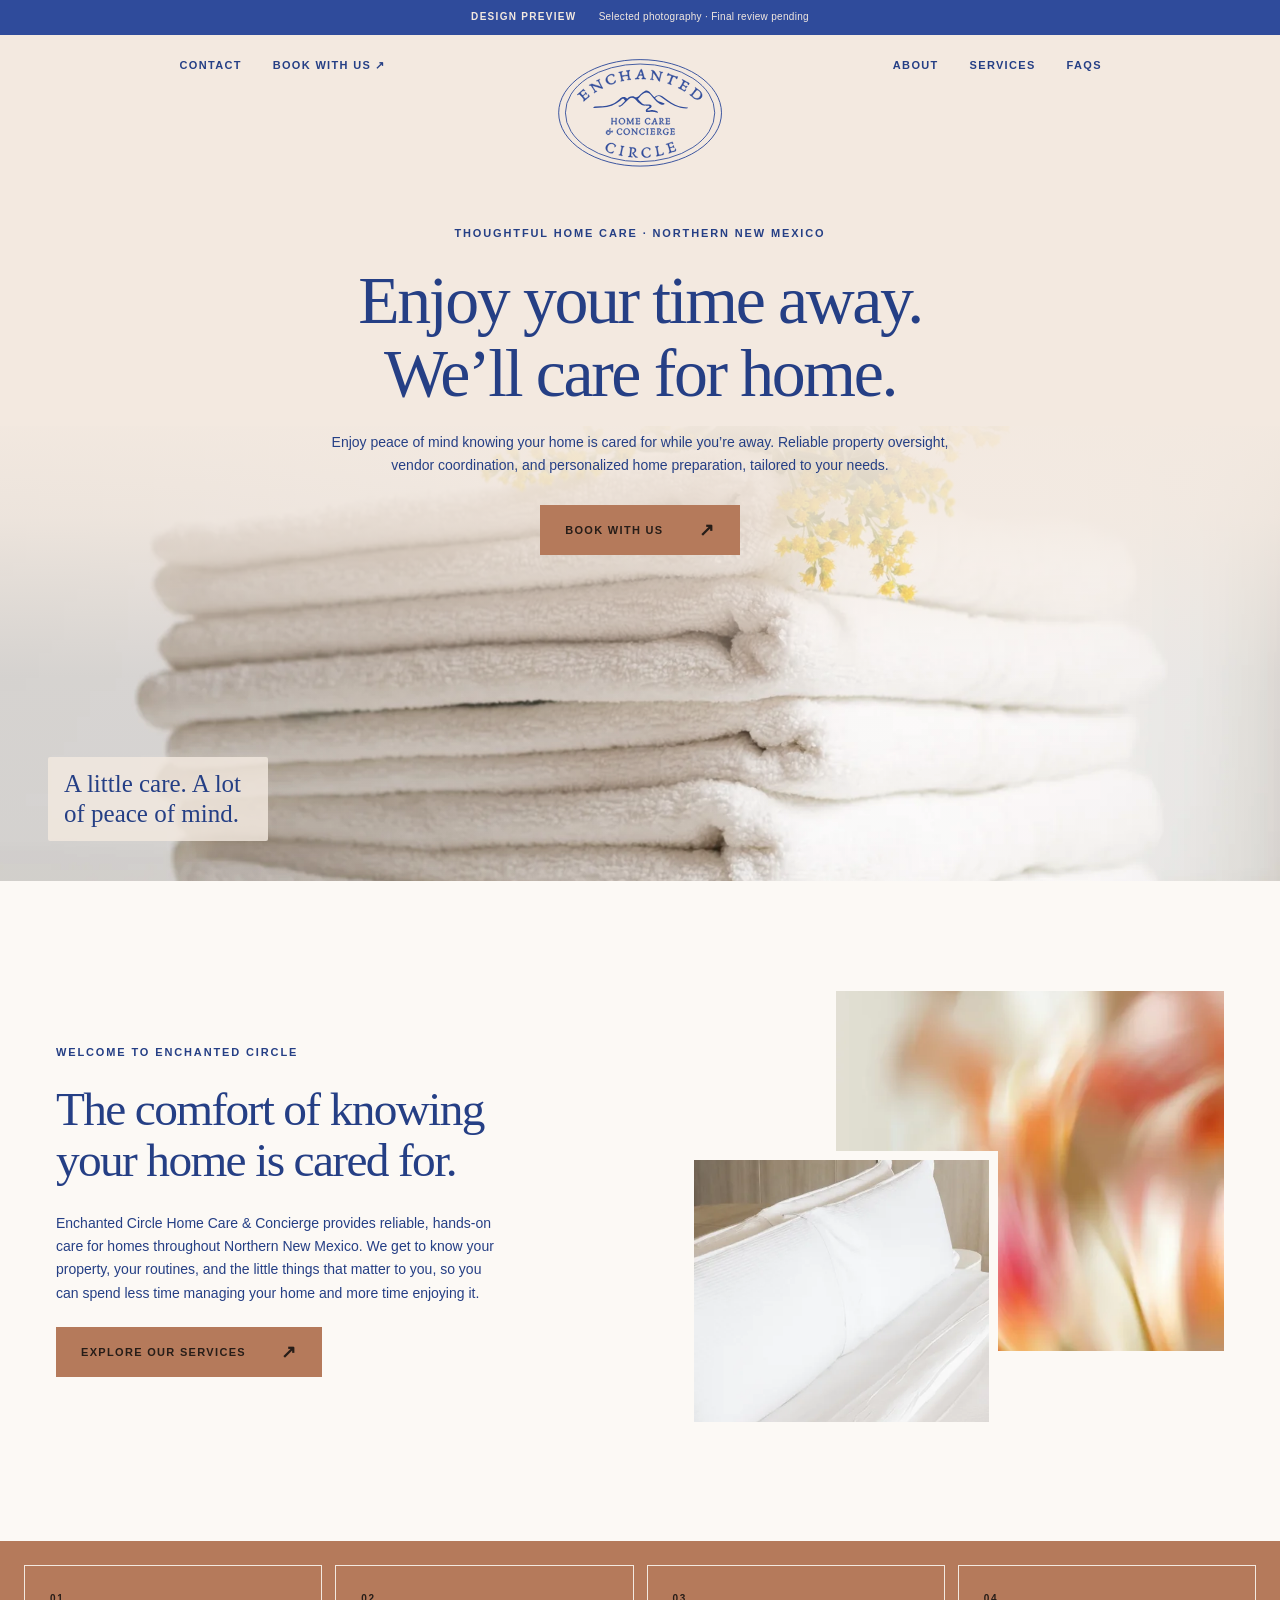
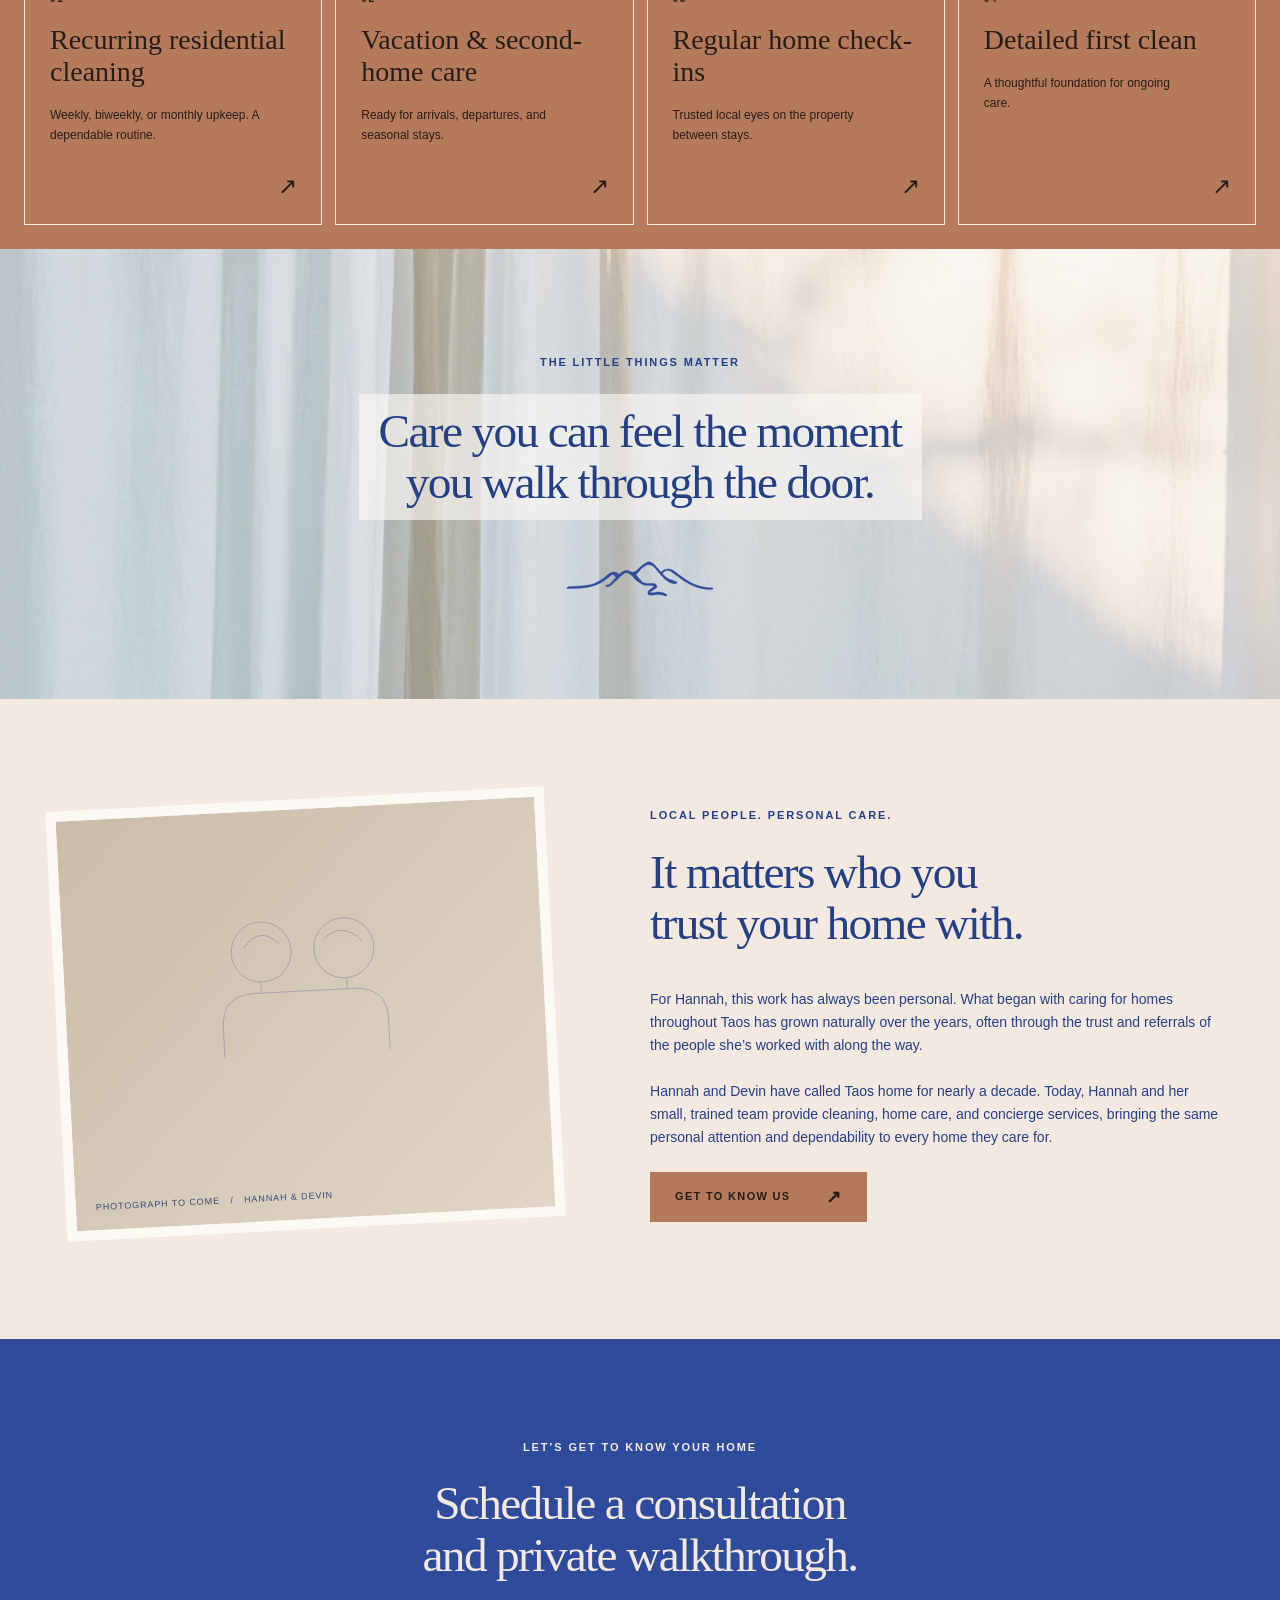
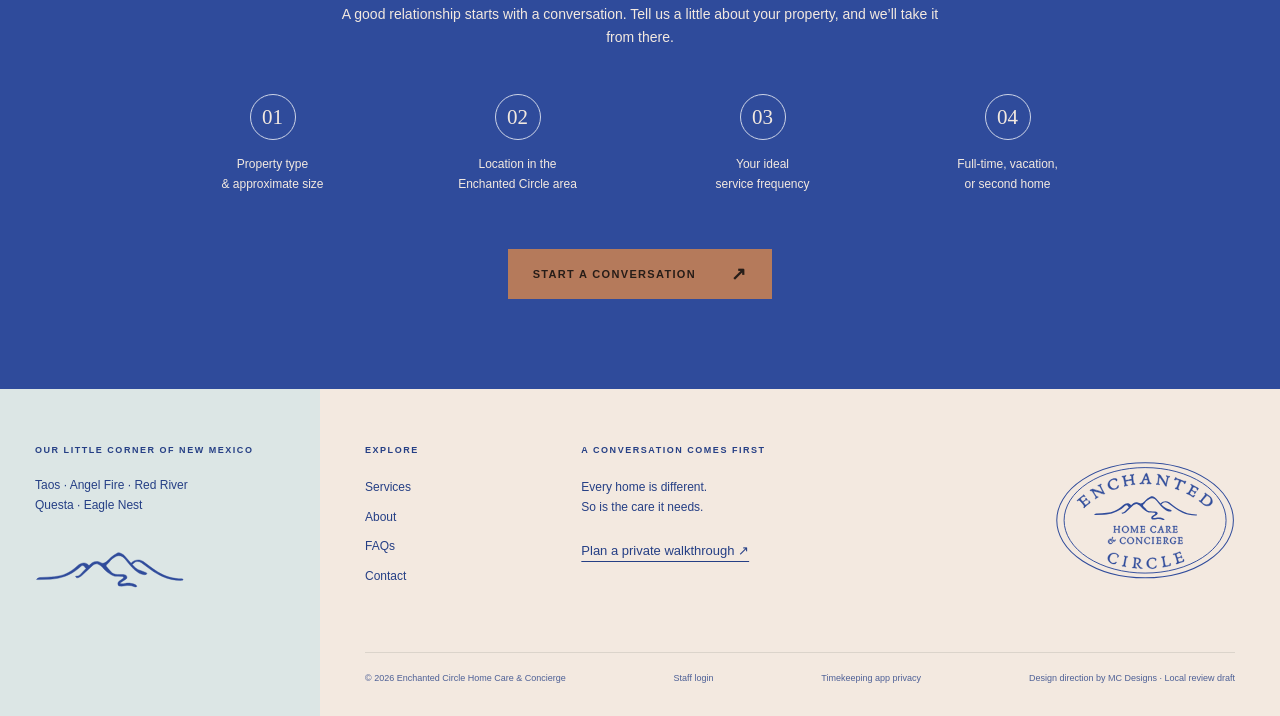
==== commit 3c3c79d3: "Add a Staff login link and /staff shortcut for the timekeeping app Every page footer gets "Staff log" ====
--- a/index.html
+++ b/index.html
@@ -3,4 +3,4 @@
 <section class="service-strip" aria-label="Ways we care for your home"><a href="services.html#service-02"><span class="eyebrow">01</span><h3>Recurring residential cleaning</h3><p>Weekly, biweekly, or monthly upkeep. A dependable routine.</p><span class="strip-arrow" aria-hidden="true">↗</span></a><a href="services.html#service-03"><span class="eyebrow">02</span><h3>Vacation & second-home care</h3><p>Ready for arrivals, departures, and seasonal stays.</p><span class="strip-arrow" aria-hidden="true">↗</span></a><a href="services.html#service-04"><span class="eyebrow">03</span><h3>Regular home check-ins</h3><p>Trusted local eyes on the property between stays.</p><span class="strip-arrow" aria-hidden="true">↗</span></a><a href="services.html#service-01"><span class="eyebrow">04</span><h3>Detailed first clean</h3><p>A thoughtful foundation for ongoing care.</p><span class="strip-arrow" aria-hidden="true">↗</span></a></section>
 <section class="statement"><span class="eyebrow">The little things matter</span><h2>Care you can feel the moment<br> you walk through the door.</h2><img class="mountain-accent" src="assets/mountain-blue.svg" alt="" width="1000" height="267"></section>
 <section class="founders scallop"><div class="section-width founder-grid"><div class="photo photo-portrait portrait-photo" role="img" aria-label="Placeholder: Hannah &amp; Devin"><svg viewBox="0 0 700 350" aria-hidden="true"><path d="M215 309V260Q215 207 270 207H430Q485 207 485 260V309M280 207V189M420 207V189"/><circle cx="283" cy="140" r="49"/><circle cx="418" cy="140" r="49"/><path d="M255 132Q283 96 313 128M386 124Q417 96 448 130"/></svg><span class="photo-note">Photograph to come <span aria-hidden="true">/</span> Hannah &amp; Devin</span></div><div><span class="eyebrow">Local people. Personal care.</span><h2>It matters who you<br> trust your home with.</h2><p>For Hannah, this work has always been personal. What began with caring for homes throughout Taos has grown naturally over the years, often through the trust and referrals of the people she’s worked with along the way.</p><p>Hannah and Devin have called Taos home for nearly a decade. Today, Hannah and her small, trained team provide cleaning, home care, and concierge services, bringing the same personal attention and dependability to every home they care for.</p><a class="button " href="about.html">Get to know us<span aria-hidden="true">↗</span></a></div></div></section>
-<section class="consultation"><p class="eyebrow">Let’s get to know your home</p><h2>Schedule a consultation<br> and private walkthrough.</h2><p>A good relationship starts with a conversation. Tell us a little about your property, and we’ll take it from there.</p><div class="inquiry-grid"><div><span>01</span><p>Property type<br> &amp; approximate size</p></div><div><span>02</span><p>Location in the<br> Enchanted Circle area</p></div><div><span>03</span><p>Your ideal<br> service frequency</p></div><div><span>04</span><p>Full-time, vacation,<br> or second home</p></div></div><a class="button " href="contact.html">Start a conversation<span aria-hidden="true">↗</span></a></section></main><footer class="footer"><div class="footer-area"><span class="eyebrow">Our little corner of New Mexico</span><p>Taos · Angel Fire · Red River<br> Questa · Eagle Nest</p><img class="mountain-accent" src="assets/mountain-blue.svg" alt="" width="1000" height="267"></div><div class="footer-main"><div><span class="eyebrow">Explore</span><a href="services.html">Services</a><a href="about.html">About</a><a href="faqs.html">FAQs</a><a href="contact.html">Contact</a></div><div><span class="eyebrow">A conversation comes first</span><p>Every home is different.<br> So is the care it needs.</p><a class="text-link" href="contact.html">Plan a private walkthrough ↗</a></div><a class="footer-logo" href="index.html" aria-label="Enchanted Circle home"><img src="assets/logo.svg" alt="Enchanted Circle Home Care &amp; Concierge"></a><div class="footer-bottom"><span>© 2026 Enchanted Circle Home Care &amp; Concierge</span><a href="privacy-timekeeping.html">Timekeeping app privacy</a><span>Design direction by MC Designs · Local review draft</span></div></div></footer></body></html>+<section class="consultation"><p class="eyebrow">Let’s get to know your home</p><h2>Schedule a consultation<br> and private walkthrough.</h2><p>A good relationship starts with a conversation. Tell us a little about your property, and we’ll take it from there.</p><div class="inquiry-grid"><div><span>01</span><p>Property type<br> &amp; approximate size</p></div><div><span>02</span><p>Location in the<br> Enchanted Circle area</p></div><div><span>03</span><p>Your ideal<br> service frequency</p></div><div><span>04</span><p>Full-time, vacation,<br> or second home</p></div></div><a class="button " href="contact.html">Start a conversation<span aria-hidden="true">↗</span></a></section></main><footer class="footer"><div class="footer-area"><span class="eyebrow">Our little corner of New Mexico</span><p>Taos · Angel Fire · Red River<br> Questa · Eagle Nest</p><img class="mountain-accent" src="assets/mountain-blue.svg" alt="" width="1000" height="267"></div><div class="footer-main"><div><span class="eyebrow">Explore</span><a href="services.html">Services</a><a href="about.html">About</a><a href="faqs.html">FAQs</a><a href="contact.html">Contact</a></div><div><span class="eyebrow">A conversation comes first</span><p>Every home is different.<br> So is the care it needs.</p><a class="text-link" href="contact.html">Plan a private walkthrough ↗</a></div><a class="footer-logo" href="index.html" aria-label="Enchanted Circle home"><img src="assets/logo.svg" alt="Enchanted Circle Home Care &amp; Concierge"></a><div class="footer-bottom"><span>© 2026 Enchanted Circle Home Care &amp; Concierge</span><a href="https://staff.enchantedhomecare.com/">Staff login</a><a href="privacy-timekeeping.html">Timekeeping app privacy</a><span>Design direction by MC Designs · Local review draft</span></div></div></footer></body></html>
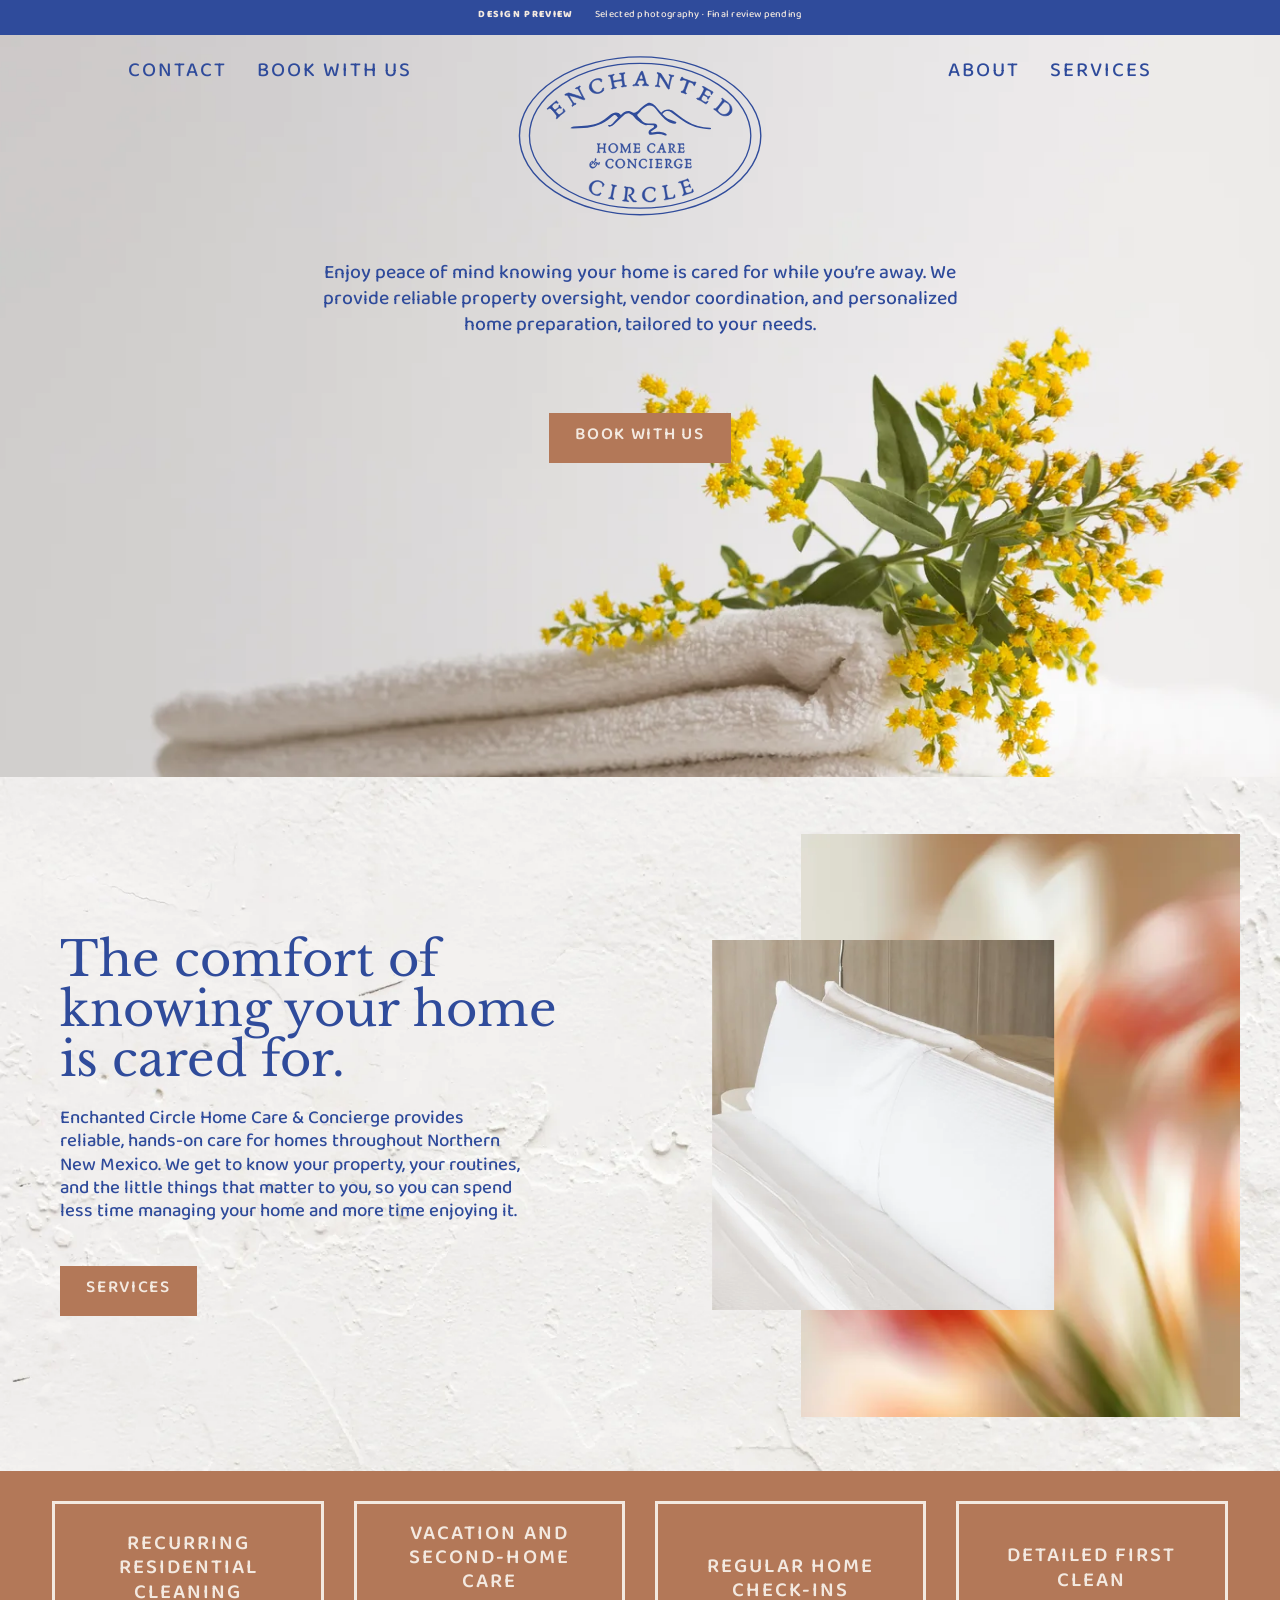
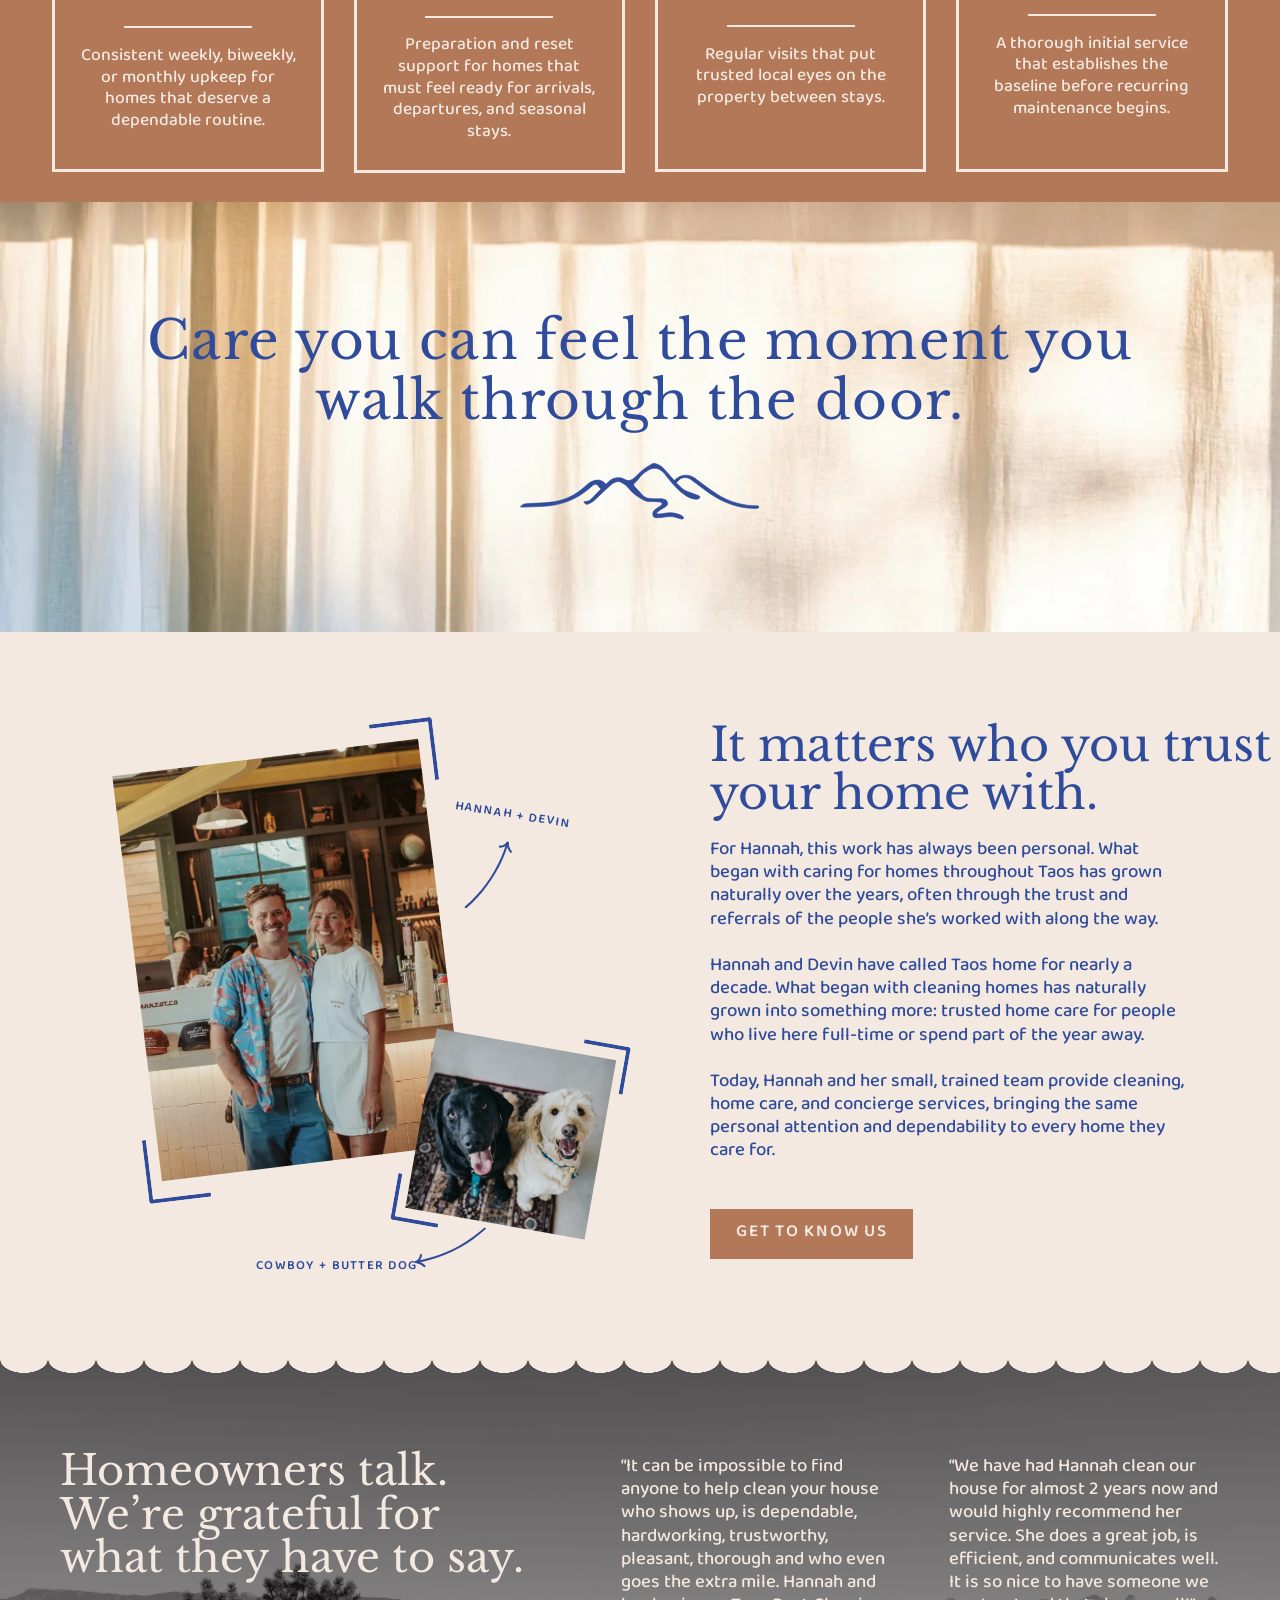
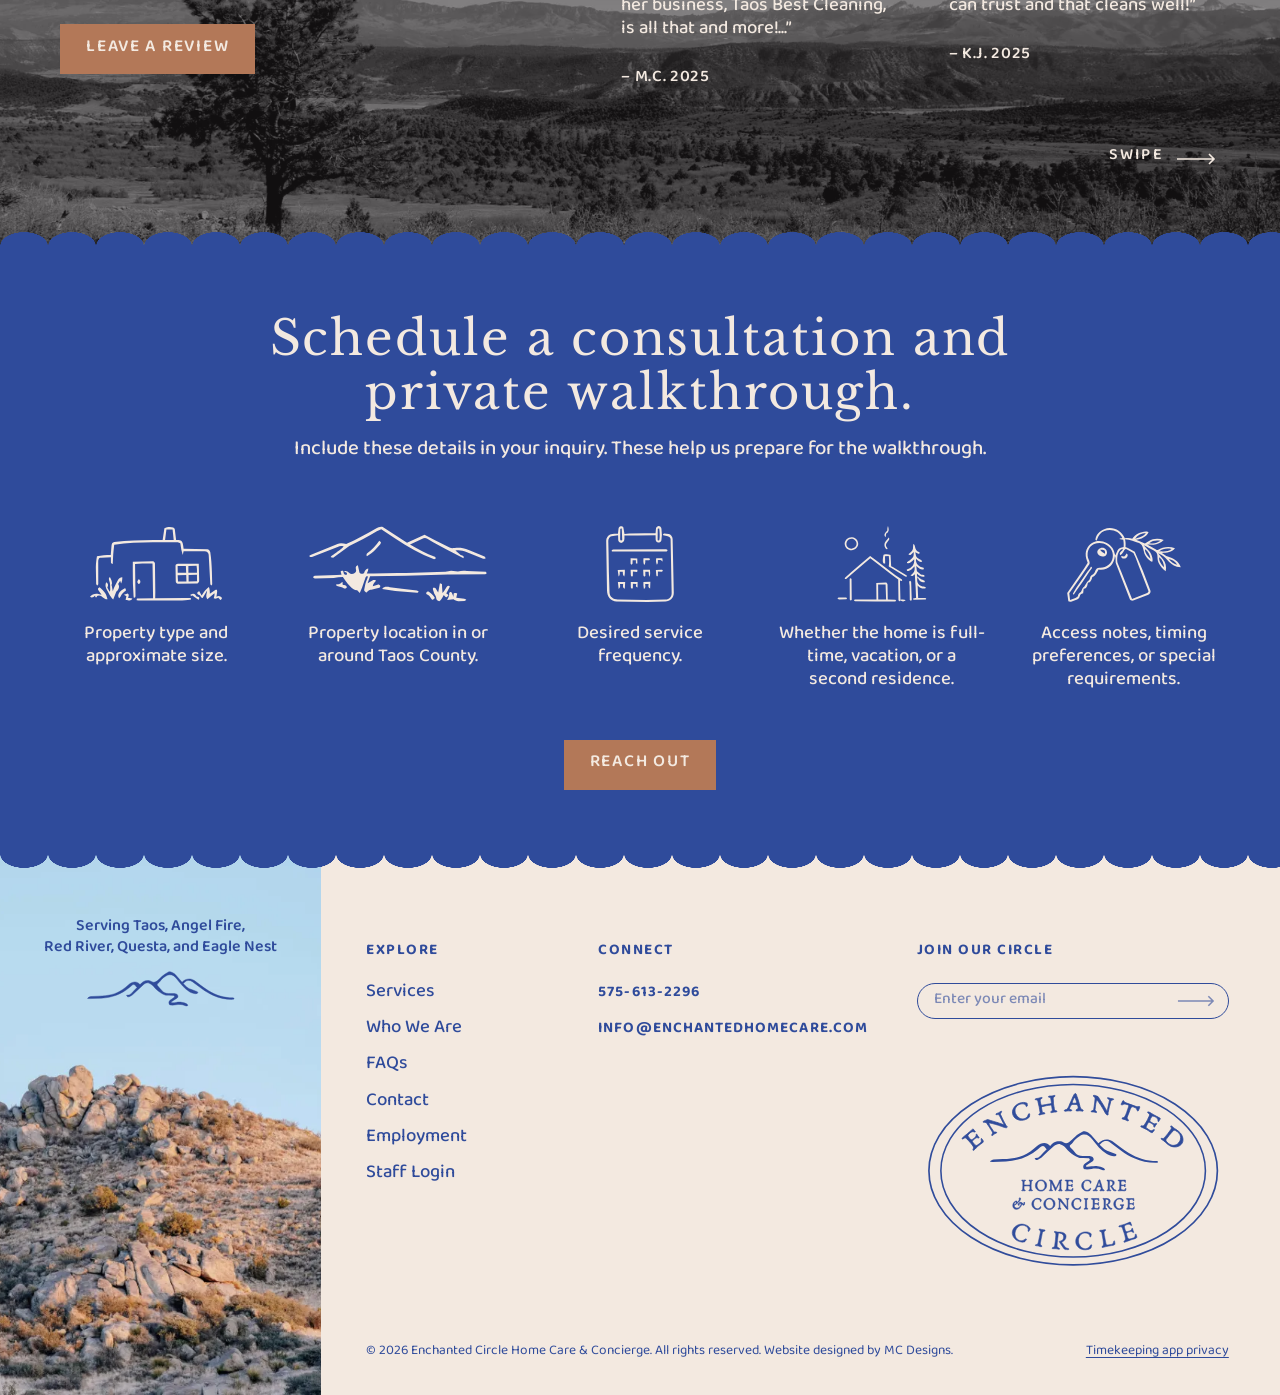
==== commit 6c86efb8: "Redesign the home page, header and footer from the Nov 2026 edit notes - Rebuild all eight home page" ====
--- a/index.html
+++ b/index.html
@@ -1,6 +1,16 @@
-<!doctype html><html lang="en"><head><meta charset="utf-8"><meta name="viewport" content="width=device-width,initial-scale=1"><meta name="robots" content="noindex,nofollow"><meta name="description" content="A local design draft for Enchanted Circle Home Care and Concierge in Northern New Mexico."><title>Home | Enchanted Circle</title><link rel="stylesheet" href="styles.css"><link rel="icon" href="favicon.ico" sizes="16x16 32x32 48x48"><link rel="icon" type="image/png" href="favicon-32x32.png" sizes="32x32"><link rel="icon" type="image/svg+xml" href="favicon.svg" sizes="any"></head><body><a class="skip" href="#main">Skip to content</a><div class="draft-banner">DESIGN PREVIEW <span>Selected photography · Final review pending</span></div><header class="header"><nav class="header-left" aria-label="Contact and booking"><a class="header-contact" href="contact.html">Contact</a><a class="header-book" href="contact.html">Book with us <span aria-hidden="true">↗</span></a></nav><a class="brand" href="index.html" aria-label="Enchanted Circle home"><img src="assets/logo.svg" alt="Enchanted Circle Home Care &amp; Concierge"></a><nav class="header-right" aria-label="Main navigation"><a href="about.html">About</a><a href="services.html">Services</a><a href="faqs.html">FAQs</a></nav></header><main id="main"><section class="home-hero"><div class="hero-intro"><p class="eyebrow">Thoughtful home care · Northern New Mexico</p><h1>Enjoy your time away.<br> We’ll care for home.</h1><p>Enjoy peace of mind knowing your home is cared for while you’re away. Reliable property oversight, vendor coordination, and personalized home preparation, tailored to your needs.</p><a class="button " href="contact.html">Book with us<span aria-hidden="true">↗</span></a></div><div class="photo photo-linen hero-art has-photo"><img src="assets/photos/hero-linens-960.webp" srcset="assets/photos/hero-linens-480.webp 480w, assets/photos/hero-linens-960.webp 960w, assets/photos/hero-linens-1600.webp 1600w" sizes="100vw" width="3840" height="5760" loading="eager" decoding="async" fetchpriority="high" alt="A stack of white towels with yellow flowers"></div><span class="hero-caption">A little care. A lot of peace of mind.</span></section>
-<section class="intro section-width"><div class="intro-copy"><p class="eyebrow">Welcome to Enchanted Circle</p><h2>The comfort of knowing<br> your home is cared for.</h2><p>Enchanted Circle Home Care &amp; Concierge provides reliable, hands-on care for homes throughout Northern New Mexico. We get to know your property, your routines, and the little things that matter to you, so you can spend less time managing your home and more time enjoying it.</p><a class="button " href="services.html">Explore our services<span aria-hidden="true">↗</span></a></div><div class="layered"><div class="photo photo-bed layer-back has-photo"><img src="assets/photos/soft-florals-960.webp" srcset="assets/photos/soft-florals-480.webp 480w, assets/photos/soft-florals-960.webp 960w, assets/photos/soft-florals-1600.webp 1600w" sizes="(max-width: 760px) calc(100vw - 40px), (max-width: 1100px) 45vw, 36vw" width="6000" height="7966" loading="lazy" decoding="async" alt="Softly focused flowers in warm light"></div><div class="photo photo-plants layer-front has-photo"><img src="assets/photos/quiet-bedroom-960.webp" srcset="assets/photos/quiet-bedroom-480.webp 480w, assets/photos/quiet-bedroom-960.webp 960w, assets/photos/quiet-bedroom-1600.webp 1600w" sizes="(max-width: 760px) calc(100vw - 40px), (max-width: 1100px) 45vw, 36vw" width="3648" height="5472" loading="lazy" decoding="async" alt="Crisp white pillows and bed linen"></div></div></section>
-<section class="service-strip" aria-label="Ways we care for your home"><a href="services.html#service-02"><span class="eyebrow">01</span><h3>Recurring residential cleaning</h3><p>Weekly, biweekly, or monthly upkeep. A dependable routine.</p><span class="strip-arrow" aria-hidden="true">↗</span></a><a href="services.html#service-03"><span class="eyebrow">02</span><h3>Vacation & second-home care</h3><p>Ready for arrivals, departures, and seasonal stays.</p><span class="strip-arrow" aria-hidden="true">↗</span></a><a href="services.html#service-04"><span class="eyebrow">03</span><h3>Regular home check-ins</h3><p>Trusted local eyes on the property between stays.</p><span class="strip-arrow" aria-hidden="true">↗</span></a><a href="services.html#service-01"><span class="eyebrow">04</span><h3>Detailed first clean</h3><p>A thoughtful foundation for ongoing care.</p><span class="strip-arrow" aria-hidden="true">↗</span></a></section>
-<section class="statement"><span class="eyebrow">The little things matter</span><h2>Care you can feel the moment<br> you walk through the door.</h2><img class="mountain-accent" src="assets/mountain-blue.svg" alt="" width="1000" height="267"></section>
-<section class="founders scallop"><div class="section-width founder-grid"><div class="photo photo-portrait portrait-photo" role="img" aria-label="Placeholder: Hannah &amp; Devin"><svg viewBox="0 0 700 350" aria-hidden="true"><path d="M215 309V260Q215 207 270 207H430Q485 207 485 260V309M280 207V189M420 207V189"/><circle cx="283" cy="140" r="49"/><circle cx="418" cy="140" r="49"/><path d="M255 132Q283 96 313 128M386 124Q417 96 448 130"/></svg><span class="photo-note">Photograph to come <span aria-hidden="true">/</span> Hannah &amp; Devin</span></div><div><span class="eyebrow">Local people. Personal care.</span><h2>It matters who you<br> trust your home with.</h2><p>For Hannah, this work has always been personal. What began with caring for homes throughout Taos has grown naturally over the years, often through the trust and referrals of the people she’s worked with along the way.</p><p>Hannah and Devin have called Taos home for nearly a decade. Today, Hannah and her small, trained team provide cleaning, home care, and concierge services, bringing the same personal attention and dependability to every home they care for.</p><a class="button " href="about.html">Get to know us<span aria-hidden="true">↗</span></a></div></div></section>
-<section class="consultation"><p class="eyebrow">Let’s get to know your home</p><h2>Schedule a consultation<br> and private walkthrough.</h2><p>A good relationship starts with a conversation. Tell us a little about your property, and we’ll take it from there.</p><div class="inquiry-grid"><div><span>01</span><p>Property type<br> &amp; approximate size</p></div><div><span>02</span><p>Location in the<br> Enchanted Circle area</p></div><div><span>03</span><p>Your ideal<br> service frequency</p></div><div><span>04</span><p>Full-time, vacation,<br> or second home</p></div></div><a class="button " href="contact.html">Start a conversation<span aria-hidden="true">↗</span></a></section></main><footer class="footer"><div class="footer-area"><span class="eyebrow">Our little corner of New Mexico</span><p>Taos · Angel Fire · Red River<br> Questa · Eagle Nest</p><img class="mountain-accent" src="assets/mountain-blue.svg" alt="" width="1000" height="267"></div><div class="footer-main"><div><span class="eyebrow">Explore</span><a href="services.html">Services</a><a href="about.html">About</a><a href="faqs.html">FAQs</a><a href="contact.html">Contact</a></div><div><span class="eyebrow">A conversation comes first</span><p>Every home is different.<br> So is the care it needs.</p><a class="text-link" href="contact.html">Plan a private walkthrough ↗</a></div><a class="footer-logo" href="index.html" aria-label="Enchanted Circle home"><img src="assets/logo.svg" alt="Enchanted Circle Home Care &amp; Concierge"></a><div class="footer-bottom"><span>© 2026 Enchanted Circle Home Care &amp; Concierge</span><a href="https://staff.enchantedhomecare.com/">Staff login</a><a href="privacy-timekeeping.html">Timekeeping app privacy</a><span>Design direction by MC Designs · Local review draft</span></div></div></footer></body></html>+<!doctype html><html lang="en"><head><meta charset="utf-8"><meta name="viewport" content="width=device-width,initial-scale=1"><meta name="robots" content="noindex,nofollow"><meta name="description" content="Enchanted Circle Home Care &amp; Concierge provides reliable property oversight, vendor coordination, and personalized home preparation in Northern New Mexico."><title>Home | Enchanted Circle</title><link rel="preconnect" href="https://fonts.googleapis.com"><link rel="preconnect" href="https://fonts.gstatic.com" crossorigin><link rel="stylesheet" href="https://fonts.googleapis.com/css2?family=Baloo+Tammudu+2:wght@400..800&amp;family=Libre+Baskerville:wght@400;700&amp;display=swap"><link rel="stylesheet" href="styles.css"><link rel="icon" href="favicon.ico" sizes="16x16 32x32 48x48"><link rel="icon" type="image/png" href="favicon-32x32.png" sizes="32x32"><link rel="icon" type="image/svg+xml" href="favicon.svg" sizes="any"></head><body class="home"><a class="skip" href="#main">Skip to content</a><div class="draft-banner">DESIGN PREVIEW <span>Selected photography · Final review pending</span></div><header class="site-header site-header--overlay"><nav class="site-nav site-nav-left" aria-label="Contact and booking"><a href="contact.html">Contact</a><a href="mailto:info@enchantedhomecare.com?subject=Booking%20inquiry">Book with us</a></nav><a class="site-logo" href="index.html" aria-label="Enchanted Circle home"><img src="assets/logo.svg" alt="Enchanted Circle Home Care &amp; Concierge" width="277" height="186"></a><nav class="site-nav site-nav-right" aria-label="Main navigation"><a href="about.html">About</a><a href="services.html">Services</a></nav></header><main id="main">
+<section class="hero"><img class="hero-photo" src="assets/photos/hero-linens-1600.webp" srcset="assets/photos/hero-linens-960.webp 960w, assets/photos/hero-linens-1600.webp 1600w, assets/photos/hero-linens-2400.webp 2400w" sizes="(max-width: 760px) 100vw, 118vw" width="3840" height="5760" loading="eager" decoding="async" fetchpriority="high" alt="A stack of white towels topped with yellow flowers"><div class="hero-copy"><h1 class="visually-hidden">Enchanted Circle Home Care &amp; Concierge</h1><p>Enjoy peace of mind knowing your home is cared for while you’re away. We provide reliable property oversight, vendor coordination, and personalized home preparation, tailored to your needs.</p><a class="button" href="mailto:info@enchantedhomecare.com?subject=Booking%20inquiry">Book with us</a></div></section>
+<section class="comfort"><div class="comfort-copy"><h2>The comfort of knowing your home is cared for.</h2><p>Enchanted Circle Home Care &amp; Concierge provides reliable, hands-on care for homes throughout Northern New Mexico. We get to know your property, your routines, and the little things that matter to you, so you can spend less time managing your home and more time enjoying it.</p><a class="button" href="services.html">Services</a></div><div class="comfort-art"><img class="comfort-florals" src="assets/photos/soft-florals-960.webp" srcset="assets/photos/soft-florals-480.webp 480w, assets/photos/soft-florals-960.webp 960w, assets/photos/soft-florals-1600.webp 1600w" sizes="(max-width: 760px) 80vw, 31vw" width="6000" height="7966" loading="lazy" decoding="async" alt="Softly focused flowers and green stems in warm light"><img class="comfort-pillows" src="assets/photos/quiet-bedroom-960.webp" srcset="assets/photos/quiet-bedroom-480.webp 480w, assets/photos/quiet-bedroom-960.webp 960w, assets/photos/quiet-bedroom-1600.webp 1600w" sizes="(max-width: 760px) 62vw, 24vw" width="3648" height="5472" loading="lazy" decoding="async" alt="Crisp white pillows and bed linen"></div></section>
+<section class="care-squares" aria-label="Ways we care for your home"><a href="services.html#service-02"><h3>Recurring residential cleaning</h3><span class="square-rule" aria-hidden="true"></span><p>Consistent weekly, biweekly, or monthly upkeep for homes that deserve a dependable routine.</p></a><a href="services.html#service-03"><h3>Vacation and second-home care</h3><span class="square-rule" aria-hidden="true"></span><p>Preparation and reset support for homes that must feel ready for arrivals, departures, and seasonal stays.</p></a><a href="services.html#service-04"><h3>Regular home check-ins</h3><span class="square-rule" aria-hidden="true"></span><p>Regular visits that put trusted local eyes on the property between stays.</p></a><a href="services.html#service-01"><h3>Detailed first clean</h3><span class="square-rule" aria-hidden="true"></span><p>A thorough initial service that establishes the baseline before recurring maintenance begins.</p></a></section>
+<section class="moment"><h2>Care you can feel the moment you<br> walk through the door.</h2><img class="moment-mark" src="assets/mountain-blue.svg" alt="" width="1000" height="266"></section>
+<section class="people"><div class="people-art"><figure class="snap snap-people"><img src="assets/photos/hannah-devin-960.webp" srcset="assets/photos/hannah-devin-480.webp 480w, assets/photos/hannah-devin-960.webp 960w, assets/photos/hannah-devin-1440.webp 1440w" sizes="(max-width: 760px) 50vw, 27vw" width="1440" height="1800" loading="lazy" decoding="async" alt="A smiling couple standing in a café"></figure><figure class="snap snap-dogs"><img src="assets/photos/cowboy-butter-480.webp" srcset="assets/photos/cowboy-butter-480.webp 480w, assets/photos/cowboy-butter-960.webp 960w" sizes="(max-width: 760px) 30vw, 16vw" width="960" height="960" loading="lazy" decoding="async" alt="A black Labrador and a cream doodle sitting on a rug"></figure><span class="tag tag-people" aria-hidden="true">Hannah + Devin</span><img class="tag-arrow tag-arrow-people" src="assets/icons/arrow-up.svg" alt="" width="57" height="81"><span class="tag tag-dogs" aria-hidden="true">Cowboy + Butter Dog</span><img class="tag-arrow tag-arrow-dogs" src="assets/icons/arrow-down.svg" alt="" width="87" height="49"></div><div class="people-copy"><h2>It matters who you trust<br> your home with.</h2><p>For Hannah, this work has always been personal. What began with caring for homes throughout Taos has grown naturally over the years, often through the trust and referrals of the people she’s worked with along the way.</p><p>Hannah and Devin have called Taos home for nearly a decade. What began with cleaning homes has naturally grown into something more: trusted home care for people who live here full-time or spend part of the year away.</p><p>Today, Hannah and her small, trained team provide cleaning, home care, and concierge services, bringing the same personal attention and dependability to every home they care for.</p><a class="button" href="about.html">Get to know us</a></div></section>
+<section class="reviews" aria-labelledby="reviews-title"><img class="reviews-bg" src="assets/photos/taos-landscape-1600.webp" srcset="assets/photos/taos-landscape-960.webp 960w, assets/photos/taos-landscape-1600.webp 1600w" sizes="100vw" width="1600" height="1009" loading="lazy" decoding="async" alt=""><div class="reviews-inner"><div class="reviews-intro"><h2 id="reviews-title">Homeowners talk.<br> We’re grateful for<br> what they have to say.</h2><a class="button" href="https://share.google/oeSkpohgW9FTx4liO" target="_blank" rel="noopener">Leave a review</a></div><div class="reviews-carousel"><div class="reviews-track" tabindex="0" role="region" aria-label="Homeowner reviews (scroll for more)">
+<figure class="review"><blockquote><p>“It can be impossible to find anyone to help clean your house who shows up, is dependable, hardworking, trustworthy, pleasant, thorough and who even goes the extra mile. Hannah and her business, Taos Best Cleaning, is all that and more!...”</p></blockquote><figcaption>– M.C. 2025</figcaption></figure>
+<figure class="review"><blockquote><p>“We have had Hannah clean our house for almost 2 years now and would highly recommend her service. She does a great job, is efficient, and communicates well. It is so nice to have someone we can trust and that cleans well!”</p></blockquote><figcaption>– K.J. 2025</figcaption></figure>
+<figure class="review"><blockquote><p>“Hannah and crew did a great job cleaning our home before our Thanksgiving vacation. She pays attention to details and even took the time to clean out our fireplace. Thank you.”</p></blockquote><figcaption>– J.H.</figcaption></figure>
+<figure class="review"><blockquote><p>“Hannah is the real deal. She is efficient and detail oriented.. She communicates clearly, and is prompt with her schedule. I’ve used many services over the years and Hannah’s is truly one of the best.”</p></blockquote><figcaption>– C.P.</figcaption></figure>
+<figure class="review"><blockquote><p>“Hannah is Incredibly professional, on a level that is rare in Taos. Trust worthy. Fantastic communication and above all else, excellent and detail oriented. Highly recommend!!”</p></blockquote><figcaption>– J.E.</figcaption></figure>
+<figure class="review"><blockquote><p>“Hannah is top notch. Her attention to detail in my home is unparalleled and the job performed always exceeds expectations. She is professional, trustworthy and dependable.”</p></blockquote><figcaption>– W.G.</figcaption></figure>
+</div><div class="reviews-controls"><button class="reviews-prev" type="button" aria-label="Previous reviews"><svg viewBox="0 0 40 12" aria-hidden="true"><path d="M39 6H2M7 1 2 6l5 5"/></svg></button><button class="reviews-next" type="button" aria-label="Next reviews">Swipe <svg viewBox="0 0 40 12" aria-hidden="true"><path d="M1 6h37M33 1l5 5-5 5"/></svg></button></div></div></div></section>
+<section class="walkthrough"><h2>Schedule a consultation and<br> private walkthrough.</h2><p class="walkthrough-lede">Include these details in your inquiry. These help us prepare for the walkthrough.</p><ul class="walkthrough-list"><li><img src="assets/icons/doodle-adobe.svg" alt="" width="133" height="77">Property type and approximate size.</li><li><img src="assets/icons/doodle-mountain.svg" alt="" width="163" height="70">Property location in or around Taos County.</li><li><img src="assets/icons/doodle-calendar.svg" alt="" width="75" height="85">Desired service frequency.</li><li><img src="assets/icons/doodle-cabin.svg" alt="" width="107" height="92">Whether the home is full-time, vacation, or a second residence.</li><li><img src="assets/icons/doodle-keys.svg" alt="" width="123" height="83">Access notes, timing preferences, or special requirements.</li></ul><a class="button" href="mailto:info@enchantedhomecare.com?subject=Consultation%20and%20walkthrough">Reach out</a></section>
+</main><footer class="site-footer"><div class="footer-place"><img class="footer-place-photo" src="assets/photos/rocky-desert-480.webp" srcset="assets/photos/rocky-desert-480.webp 480w, assets/photos/rocky-desert-960.webp 960w" sizes="(max-width: 760px) 100vw, 25vw" width="960" height="1440" loading="lazy" decoding="async" alt=""><p>Serving Taos, Angel Fire,<br> Red River, Questa, and Eagle Nest</p><img class="footer-place-mark" src="assets/mountain-blue.svg" alt="" width="1000" height="266"></div><div class="footer-main"><nav class="footer-col" aria-labelledby="footer-explore"><h2 id="footer-explore">Explore</h2><ul><li><a href="services.html">Services</a></li><li><a href="about.html">Who We Are</a></li><li><a href="services.html#faqs">FAQs</a></li><li><a href="contact.html">Contact</a></li><li><a href="employment.html">Employment</a></li><li><a href="https://staff.enchantedhomecare.com/">Staff Login</a></li></ul></nav><div class="footer-col footer-connect"><h2>Connect</h2><ul><li><a href="tel:+15756132296">575-613-2296</a></li><li><a href="mailto:info@enchantedhomecare.com">info@enchantedhomecare.com</a></li></ul></div><div class="footer-col footer-join"><h2 id="footer-join">Join our circle</h2><form class="join-form" action="#" method="post" novalidate aria-labelledby="footer-join"><label class="visually-hidden" for="join-email">Email address</label><input id="join-email" name="email" type="email" inputmode="email" autocomplete="email" placeholder="Enter your email" required maxlength="254"><input class="join-trap" name="company" type="text" tabindex="-1" autocomplete="off" aria-hidden="true"><button type="submit" aria-label="Join the email list"><svg viewBox="0 0 40 12" aria-hidden="true"><path d="M1 6h37M33 1l5 5-5 5"/></svg></button></form><p class="join-status" role="status" aria-live="polite"></p><a class="footer-logo" href="index.html" aria-label="Enchanted Circle home"><img src="assets/logo.svg" alt="" width="332" height="224"></a></div><div class="footer-legal"><p>© 2026 Enchanted Circle Home Care &amp; Concierge. All rights reserved. Website designed by MC Designs.</p><a href="privacy-timekeeping.html">Timekeeping app privacy</a></div></div></footer><script src="assets/site.js" defer></script></body></html>
--- a/styles.css
+++ b/styles.css
@@ -1,12 +1,15 @@
 @font-face{font-family:Mulish;src:url('assets/Mulish.ttf') format('truetype');font-weight:200 1000;font-style:normal;font-display:swap}
-:root{--blue:#2f4b9b;--linen:#f3e9e0;--clay:#b57a5b;--sage:#acb8b3;--paper:#fcf9f5;--ink:#253f85;--serif:Baskerville,'Baskerville Old Face','Palatino Linotype',Palatino,Georgia,serif;--sans:Mulish,Arial,sans-serif}
+/* Brand palette from the Nov 2026 home page notes. --clay is a hair darker than
+   the specified #b57a5b so cream (#f3e9e0) text on it reaches the 3:1 WCAG
+   minimum for large text; the two are indistinguishable by eye. */
+:root{--blue:#2f4b9b;--linen:#f3e9e0;--clay:#b37858;--clay-dark:#9a6347;--sage:#acb8b3;--paper:#fcf9f5;--ink:#2f4b9b;--serif:'Libre Baskerville',Baskerville,'Baskerville Old Face',Georgia,serif;--sans:'Baloo Tammudu 2',Mulish,Arial,sans-serif;--scallop-w:48px;--scallop-h:14px}
 *{box-sizing:border-box}html{scroll-behavior:smooth}body{margin:0;color:var(--ink);background:var(--paper);font-family:var(--sans);font-size:16px;line-height:1.65}a{color:inherit;text-decoration:none}a:focus-visible,summary:focus-visible{outline:3px solid var(--blue);outline-offset:7px}a:hover{text-decoration:underline;text-underline-offset:5px}img,svg{display:block;max-width:100%}h1,h2,h3,p{margin-top:0}h1,h2{font-family:var(--serif);font-weight:400;line-height:1.08;letter-spacing:-.035em}h1{font-size:clamp(3rem,5.3vw,5.25rem)}h2{font-size:clamp(2.4rem,3.7vw,3.85rem)}h3{font-weight:600;line-height:1.35}p{margin-bottom:1.4rem}button,a{-webkit-tap-highlight-color:transparent}.section-width{width:min(1240px,calc(100% - 112px));margin-inline:auto}.eyebrow{display:block;font-size:11px;letter-spacing:.17em;text-transform:uppercase;font-weight:800;line-height:1.55}.skip{position:fixed;top:-100px;left:12px;padding:12px 20px;background:white;z-index:20}.skip:focus{top:12px}.draft-banner{background:var(--blue);color:var(--linen);text-align:center;padding:9px 20px;font-size:10px;font-weight:800;letter-spacing:.13em}.draft-banner span{font-weight:500;letter-spacing:.03em;margin-left:18px}.header{background:var(--linen);display:grid;grid-template-columns:85px 150px 1fr auto;gap:22px;align-items:center;padding:22px 5%;position:relative;z-index:2;min-height:150px}.header>a:not(.brand),.header nav a{font-size:11px;letter-spacing:.12em;text-transform:uppercase;font-weight:700;white-space:nowrap}.header .brand{width:175px;margin:auto}.brand img{width:100%;height:112px;object-fit:contain}.header nav{display:flex;gap:27px}.header nav [aria-current]{text-decoration:underline;text-underline-offset:7px}.button{display:inline-flex;align-items:center;justify-content:space-between;gap:35px;background:var(--clay);color:#271d18;padding:14px 24px;min-height:50px;font-size:11px;font-weight:800;letter-spacing:.12em;text-transform:uppercase;border:1px solid transparent;line-height:1.5}.button:hover{background:#a3674b;color:white;text-decoration:none}.button span{font-size:18px;line-height:1}.button-light{background:var(--linen);color:var(--blue)}.text-link{font-size:13px;text-decoration:underline;text-underline-offset:6px}.home-hero{background:var(--linen);position:relative;min-height:690px;overflow:hidden}.hero-intro{position:relative;z-index:1;text-align:center;padding:34px 25px 0}.hero-intro .eyebrow{margin-bottom:22px}.hero-intro h1{margin-bottom:21px}.hero-intro>p:not(.eyebrow){max-width:650px;margin:0 auto 28px;font-size:14px}.hero-art{position:absolute!important;inset:235px 0 0;min-height:455px!important;background:linear-gradient(120deg,#e5d5c4,#f1e7dc 58%,#dce2d7)!important}.hero-art svg{width:650px;max-width:60%;position:absolute;bottom:15px;right:5%;opacity:.42;transform:rotate(-5deg)}.hero-art .photo-note{bottom:20px;left:auto;right:28px}.hero-caption{position:absolute;bottom:40px;left:5%;font-family:var(--serif);font-size:25px;max-width:220px;line-height:1.2}.photo{background:linear-gradient(125deg,#e5e7e0,#d5d9cf);position:relative;min-height:280px;overflow:hidden;color:var(--blue)}.photo svg{width:100%;height:100%;min-height:230px;max-height:390px;padding:25px;fill:none;stroke:currentColor;stroke-width:1.4;opacity:.32}.photo-note{position:absolute;bottom:16px;left:20px;right:16px;font-size:9px;line-height:1.5;letter-spacing:.1em;text-transform:uppercase;max-width:85%;color:#354b78}.photo-note span{padding:0 7px}.photo-landscape{background:linear-gradient(155deg,#d5dfe4,#d5c1af)}.photo-plants{background:linear-gradient(130deg,#c3cfc4,#e6ddcc)}.photo-bed{background:linear-gradient(130deg,#e5ddd1,#f6f1e9)}.photo-linen{background:linear-gradient(130deg,#d9c7b4,#eee5db)}.photo-portrait{background:linear-gradient(135deg,#cabda9,#e1d6c7)}.photo-care{background:linear-gradient(140deg,#d8d5bf,#eee9df)}.intro{display:grid;grid-template-columns:1fr 1fr;gap:90px;align-items:center;padding-block:110px}.intro-copy{max-width:520px}.intro-copy .eyebrow{margin-bottom:23px}.intro-copy h2{margin-bottom:26px}.intro-copy>p:not(.eyebrow){font-size:14px;max-width:450px}.layered{position:relative;min-height:440px}.layer-back{width:72%;height:360px;position:absolute;right:0;top:0}.layer-front{width:58%;height:265px;position:absolute;left:0;bottom:0;border:9px solid var(--paper)}.layer-front svg{padding:0}.service-strip{display:grid;grid-template-columns:repeat(4,1fr);background:var(--clay);padding:24px;gap:13px}.service-strip>a{position:relative;border:1px solid var(--linen);padding:25px 25px 35px;color:#271d18;min-height:260px}.service-strip>a:hover{background:#925238;color:white;text-decoration:none}.service-strip h3{font-family:var(--serif);font-size:28px;line-height:1.15;font-weight:400;margin:18px 0}.service-strip p{font-size:12px;max-width:210px;line-height:1.65}.service-strip .eyebrow{font-size:10px}.strip-arrow{position:absolute;bottom:18px;right:24px;font-size:23px}.statement{text-align:center;padding:105px 25px 100px;background:repeating-linear-gradient(95deg,#f4efe7 0,#f6f2eb 8%,#e5e7e0 15%,#f6f2eb 23%)}.statement h2{margin-top:23px}.statement>svg{width:120px;margin:35px auto 0;fill:none;stroke:var(--blue);stroke-width:2}.founders{background:var(--linen);padding:100px 0 110px;position:relative}.founder-grid{display:grid;grid-template-columns:1fr 1.15fr;gap:95px;align-items:center}.portrait-photo{transform:rotate(-3deg);border:10px solid var(--paper);min-height:430px}.portrait-photo svg{margin-top:30px}.founder-grid p{font-size:14px}.founder-grid .eyebrow{margin-bottom:23px}.scallop:after{content:'';position:absolute;bottom:-12px;left:0;width:100%;height:24px;background:radial-gradient(circle at 12px 0,var(--linen) 12px,transparent 12.5px) 0 0/24px 24px;z-index:1}.consultation{background:var(--blue);color:var(--linen);text-align:center;padding:100px 40px 90px}.consultation>p:not(.eyebrow){max-width:620px;margin:0 auto 35px;font-size:14px}.consultation h2{margin:22px 0}.inquiry-grid{display:grid;grid-template-columns:repeat(4,1fr);gap:30px;max-width:950px;margin:45px auto 32px}.inquiry-grid>div>span{border:1px solid #cdd4e7;border-radius:100%;width:46px;height:46px;display:grid;place-items:center;margin:0 auto 15px;font-family:var(--serif);font-size:21px}.inquiry-grid p{font-size:12px}.footer{display:grid;grid-template-columns:25% 75%;background:var(--linen);font-size:12px}.footer-area{padding:55px 35px;background:#dce6e5}.footer-area .eyebrow{font-size:9px}.footer-area p{margin-top:18px}.footer-area svg{margin-top:35px;width:150px;fill:none;stroke:var(--blue);stroke-width:1.5}.footer-main{display:grid;grid-template-columns:.7fr 1.3fr 1fr;gap:25px;padding:55px 45px 20px}.footer-main .eyebrow{font-size:9px;margin-bottom:20px}.footer-main>div>a:not(.text-link){display:block;margin-bottom:10px}.footer-logo{align-self:center;justify-self:end;width:180px;max-width:100%}.footer-logo img{width:100%}.footer-bottom{grid-column:1/-1;display:flex;justify-content:space-between;gap:20px;border-top:1px solid #d6cfc7;padding-top:18px;margin-top:30px;font-size:9px;opacity:.8}.page-hero{text-align:center;padding:60px 30px 75px;background:var(--linen)}.page-hero h1{margin:25px 0}.page-hero>p:not(.eyebrow){max-width:610px;margin-inline:auto;font-size:15px}.about-hero{background:radial-gradient(ellipse at 85% 0,#e4e7df 0,transparent 50%),var(--linen);padding-bottom:120px;position:relative;overflow:hidden}.wave{position:absolute;height:80px;bottom:-37px;left:-5%;width:110%;background:var(--blue);border-radius:50% 50% 0 0;transform:rotate(-3deg)}.story{background:var(--linen);padding:65px 28px 80px;text-align:center}.story-inner{max-width:770px;margin:auto}.story h2{margin:23px 0 35px}.story p{font-size:15px;line-height:1.85}.story-pause{font-family:var(--serif);font-size:25px!important;margin-block:30px}.signature{font-weight:800;margin-top:35px}.signature span{display:block;font-size:12px;font-weight:500}.story-gallery{display:grid;grid-template-columns:repeat(3,1fr);gap:20px;background:var(--sage);padding:55px}.story-gallery>.photo{min-height:360px}.story-gallery>.photo:nth-child(2){margin-top:-20px;margin-bottom:20px}.split-cta{display:grid;grid-template-columns:1fr 1fr;gap:80px;padding-block:95px;align-items:center}.split-cta>div{max-width:450px}.split-cta p{font-size:14px}.services-hero{position:relative;min-height:505px;overflow:hidden}.services-hero h1,.services-hero>p{position:relative;z-index:1}.service-hero-art{position:absolute;inset:240px 0 0;min-height:265px}.service-hero-art svg{position:absolute;right:3%;bottom:-60px;width:40%;opacity:.18;max-height:260px}.service-list{padding-block:50px}.service-row{display:grid;grid-template-columns:.85fr 1fr 1.1fr;gap:50px;align-items:center;padding:60px 0;border-bottom:1px solid #dcd9d0;scroll-margin-top:30px}.service-row:last-child{border:0}.service-row h2{font-size:clamp(2rem,3vw,3rem);margin-top:20px}.service-row .photo{min-height:310px}.service-description h3{font-family:var(--serif);font-size:24px;font-weight:400;letter-spacing:-.02em}.service-description p{font-size:14px}.service-description .button{font-size:9px;gap:12px;padding:13px 17px}.extra-care{background:var(--clay);color:#271d18;padding:75px 0}.extra-grid{display:grid;grid-template-columns:1fr 1fr;gap:90px;align-items:center}.extra-grid h2{margin:25px 0}.extra-grid p{font-size:14px;max-width:460px}.extra-grid .photo{border-radius:48% 48% 0 0;min-height:400px}.faq-hero{display:grid;grid-template-columns:1fr 1.1fr;background:var(--blue);color:var(--linen);border-bottom:18px solid var(--clay)}.faq-picture{background:repeating-linear-gradient(90deg,var(--linen) 0,var(--linen) 40px,var(--blue) 40px,var(--blue) 80px);padding:45px 55px}.faq-picture .photo{height:390px;box-shadow:0 15px 45px #14255422}.faq-intro{padding:65px 70px;max-width:600px;align-self:center}.faq-intro h1{margin:24px 0}.faq-intro>p:not(.eyebrow){max-width:330px;font-size:15px}.faq-list{max-width:960px;padding-block:30px}.faq-list article{padding:50px 0;border-bottom:1px solid #d3d6d2}.faq-list h2{font-size:clamp(2rem,3vw,2.8rem);margin:20px 0}.faq-list p{max-width:760px;font-size:15px;margin-bottom:0}.small-cta{text-align:center;padding:60px 25px 95px}.small-cta h2{font-size:36px}.contact-intro{display:grid;grid-template-columns:1fr 1.1fr;gap:90px;align-items:center;padding-block:70px 85px}.contact-intro h1{margin:25px 0}.contact-intro>div>p:not(.eyebrow){max-width:420px;font-size:15px}.contact-details{display:grid;grid-template-columns:1fr 1.2fr;gap:38px 30px;margin:0}.contact-details dt{font-size:10px;font-weight:800;letter-spacing:.12em;text-transform:uppercase;margin-bottom:12px}.contact-details dd{font-size:13px;margin:0;overflow-wrap:anywhere}.contact-photo{min-height:380px}.contact-photo svg{margin:auto;max-width:800px}.contact-conversation{background:var(--blue);color:var(--linen);padding:90px 0}.conversation-grid{display:grid;grid-template-columns:1.15fr .85fr;gap:100px;align-items:center}.conversation-grid h2{margin:25px 0}.conversation-grid p{font-size:14px}.draft-note{border:1px solid #c1cbe6;padding:35px}.draft-note h3{font-family:var(--serif);font-size:28px;font-weight:400;margin-top:20px}.draft-note .note-fine{font-size:12px;margin-bottom:0}.contact-conversation .eyebrow{color:var(--linen)}
 @media(min-width:1450px){.header{padding-inline:calc((100% - 1320px)/2)}.header .brand{margin-left:90px}}
 @media(max-width:1100px){.section-width{width:calc(100% - 64px)}.header{grid-template-columns:70px 120px 1fr auto;gap:15px;padding-inline:32px}.header nav{gap:15px}.header .brand{width:145px}.header>a:not(.brand),.header nav a{font-size:10px}.intro,.founder-grid{gap:50px}.service-strip{padding:18px;gap:10px}.service-strip>a{padding:20px 18px 35px}.service-strip h3{font-size:24px}.footer-main{padding-inline:28px;grid-template-columns:.7fr 1.2fr .9fr}.service-row{gap:28px}.contact-intro{gap:45px}.contact-details{grid-template-columns:1fr}.conversation-grid{gap:50px}.faq-intro{padding:50px 40px}.faq-picture{padding:45px 35px}}
 @media(max-width:760px){body{font-size:15px}.section-width{width:calc(100% - 40px)}h1{font-size:clamp(2.8rem,10vw,4rem)}h2{font-size:clamp(2.2rem,8vw,3rem)}.draft-banner{font-size:9px;padding:8px 12px}.draft-banner span{display:block;margin:2px 0 0;font-size:9px;font-weight:500}.header{grid-template-columns:1fr 130px 1fr;gap:5px;padding:18px 20px 20px;min-height:175px}.header-contact{grid-column:1;grid-row:1}.header-book{grid-column:3;grid-row:1;text-align:right;white-space:normal!important;max-width:85px;justify-self:end}.header .brand{grid-column:2;grid-row:1;width:130px}.brand img{height:90px}.header nav{grid-column:1/-1;grid-row:2;justify-content:center;gap:24px;padding-top:14px;border-top:1px solid #dcd2c7;margin-top:12px}.header>a:not(.brand),.header nav a{font-size:9px}.home-hero{min-height:690px}.hero-intro{padding:32px 23px 0}.hero-intro .eyebrow{font-size:9px;margin-bottom:20px}.hero-intro>p:not(.eyebrow){font-size:13px;max-width:430px}.hero-intro h1{margin-bottom:24px}.hero-art{inset:350px 0 0;min-height:340px!important}.hero-art svg{max-width:100%;width:500px;right:-5%;bottom:0}.hero-caption{font-size:20px;bottom:67px;left:25px;max-width:160px}.hero-art .photo-note{left:25px;right:auto;bottom:15px;font-size:8px}.intro{grid-template-columns:1fr;gap:40px;padding-block:65px}.intro-copy{max-width:none}.intro-copy>p:not(.eyebrow){max-width:none}.layered{min-height:340px}.layer-back{height:295px;width:75%}.layer-front{height:210px;width:55%;min-height:210px}.layer-front svg{min-height:170px}.layer-back svg{min-height:240px}.service-strip{grid-template-columns:1fr 1fr;padding:15px;gap:10px}.service-strip>a{min-height:270px;padding:22px 17px 35px}.service-strip h3{font-size:24px}.service-strip p{font-size:11px}.statement{padding:70px 20px}.statement h2 br{display:none}.founders{padding:65px 0 70px}.founder-grid{grid-template-columns:1fr;gap:50px}.portrait-photo{min-height:330px;width:90%;margin:auto}.founder-grid h2 br{display:none}.consultation{padding:75px 25px 65px}.consultation h2 br{display:none}.inquiry-grid{grid-template-columns:1fr 1fr;gap:20px;margin-top:35px}.inquiry-grid p{font-size:11px}.footer{grid-template-columns:1fr}.footer-area{padding:30px 25px;display:grid;grid-template-columns:1fr auto;gap:15px}.footer-area .eyebrow{grid-column:1/-1}.footer-area p{margin:0}.footer-area svg{margin:0;width:100px;align-self:center}.footer-main{padding:35px 25px 20px;grid-template-columns:1fr 1.3fr;gap:30px 20px}.footer-logo{grid-column:1/-1;justify-self:center;width:165px;margin-block:5px 10px}.footer-bottom{flex-direction:column;gap:7px;font-size:9px;margin-top:0}.page-hero{padding:40px 22px 60px}.page-hero h1 br{display:none}.page-hero>p:not(.eyebrow){font-size:14px}.about-hero{padding-bottom:100px}.story{padding:55px 24px 65px}.story h2 br{display:none}.story p{font-size:14px}.story-gallery{padding:30px 20px;gap:12px;grid-template-columns:1fr 1fr}.story-gallery>.photo{min-height:220px}.story-gallery>.photo:nth-child(2){margin:0}.story-gallery>.photo:last-child{grid-column:1/-1;min-height:260px}.story-gallery .photo svg{padding:5px;min-height:180px}.split-cta{grid-template-columns:1fr;gap:15px;padding-block:65px}.split-cta h2{margin-bottom:15px}.services-hero{min-height:490px}.service-hero-art{inset:310px 0 0;min-height:180px}.service-hero-art svg{width:60%;bottom:-75px}.service-hero-art .photo-note{font-size:8px}.service-list{padding-block:10px}.service-row{grid-template-columns:1fr;gap:25px;padding:50px 0}.service-row h2{font-size:36px;max-width:320px;margin-bottom:0;margin-top:12px}.service-row .photo{min-height:270px}.service-description h3{font-size:26px}.service-description .button{font-size:10px;padding:14px 22px}.extra-care{padding:55px 0}.extra-grid{grid-template-columns:1fr;gap:35px}.extra-grid .photo{min-height:300px;width:90%;margin:auto}.faq-hero{grid-template-columns:1fr}.faq-picture{padding:25px 35px}.faq-picture .photo{height:220px;min-height:220px}.faq-picture .photo svg{max-height:220px;min-height:180px}.faq-intro{padding:40px 25px 50px}.faq-intro h1{margin:18px 0}.faq-intro>p:not(.eyebrow){max-width:none}.faq-list{padding-block:10px}.faq-list article{padding:36px 0}.faq-list h2{font-size:31px;line-height:1.15}.faq-list p{font-size:14px}.small-cta{padding:45px 25px 65px}.small-cta h2{font-size:32px}.contact-intro{grid-template-columns:1fr;gap:45px;padding-block:45px 55px}.contact-intro h1{margin:22px 0}.contact-details{grid-template-columns:1fr 1fr;gap:25px 20px}.contact-details dd{font-size:12px}.contact-details dt{font-size:9px}.contact-photo{min-height:260px}.contact-photo svg{min-height:240px}.contact-conversation{padding:55px 0}.conversation-grid{grid-template-columns:1fr;gap:35px}.conversation-grid h2 br{display:none}.draft-note{padding:25px}.photo-note{font-size:8px}}
 @media(prefers-reduced-motion:reduce){html{scroll-behavior:auto}}
 
-.eyebrow,.button{font-family:"Baloo Tammudu 2",Mulish,Arial,sans-serif}
+.eyebrow,.button{font-family:var(--sans)}
 
 /* Owner-supplied local photography. Source originals are preserved. */
 .service-list{isolation:isolate}
@@ -29,16 +32,176 @@
 @media(max-width:760px){.hero-art.has-photo>img{object-position:50% 57%}.hero-caption{left:12px;font-size:19px;max-width:145px;bottom:30px;padding:9px 12px}.hero-art.has-photo:after{background:linear-gradient(rgba(243,233,224,.96),rgba(243,233,224,.35) 32%,transparent 75%)}.statement h2{padding:14px 8px}.footer-area>.mountain-accent{margin:0;width:100px;align-self:center}.service-hero-art.has-photo>img{object-position:50% 46%}.contact-photo.has-photo>img{object-position:55% 50%}}
 @media(max-width:760px){.service-list:before{inset:0 -20px}}
 
-/* Header alignment follows the supplied reference: equal side columns keep
-   the logo on the viewport center; links align near the top of the mark. */
-.header{grid-template-columns:minmax(0,1fr) 175px minmax(0,1fr);gap:clamp(20px,4vw,65px);align-items:start;padding:22px max(20px,5%);min-height:156px}
-.header .brand{grid-column:2;grid-row:1;width:175px;margin:0;justify-self:center;align-self:start}
-.header .brand img{height:112px}
-.header nav{grid-row:1;display:flex;justify-content:center;align-items:flex-start;align-self:start;justify-self:center;gap:27px;padding:0;margin:0;border:0}
-.header nav.header-left{grid-column:1}.header nav.header-right{grid-column:3}
-.header .header-book{max-width:none;white-space:nowrap!important;text-align:left}
-.header nav a{line-height:1.6;padding:0 2px}
-@media(max-width:1100px){.header{grid-template-columns:minmax(0,1fr) 145px minmax(0,1fr);padding:22px 32px;gap:25px;min-height:144px}.header .brand{width:145px}.header .brand img{height:100px}.header nav{gap:18px}.header nav a{font-size:10px}}
-@media(max-width:760px){.header{grid-template-columns:minmax(0,1fr) 120px minmax(0,1fr);padding:18px 16px;gap:10px;min-height:136px}.header .brand{width:120px}.header .brand img{height:90px}.header nav{flex-direction:column;align-items:center;justify-content:flex-start;gap:0;min-width:0;width:100%}.header nav a{display:flex;align-items:center;justify-content:center;min-height:32px;font-size:9px;letter-spacing:.075em;white-space:nowrap;padding:5px 0;text-align:center}.header .header-book{font-size:8px;text-align:center;gap:3px}.header nav [aria-current]{text-underline-offset:4px}}
-@media(max-width:350px){.header{grid-template-columns:minmax(0,1fr) 108px minmax(0,1fr);padding-inline:12px;gap:7px}.header .brand{width:108px}.header nav a{font-size:8px}.header .header-book{font-size:7px;letter-spacing:.05em}}
 .policy p+p,.policy p+ul,.policy ul+p{margin-top:1rem}.policy ul{max-width:760px;margin:0;padding-left:1.2rem;font-size:15px}.policy li{margin-bottom:.6rem}.policy a.text-link{font-size:inherit;overflow-wrap:anywhere}@media(max-width:760px){.policy ul{font-size:14px}}
+
+/* ==========================================================================
+   Nov 2026 redesign: shared header, buttons, home page sections and footer.
+   Desktop sizes follow the 1440px wireframe artboard (Website_wirefram_ECHC.ai);
+   clamp() scales them down for tablets and phones.
+   ========================================================================== */
+body{color:var(--blue);font-family:var(--sans)}
+.visually-hidden{position:absolute!important;width:1px;height:1px;padding:0;margin:-1px;overflow:hidden;clip:rect(0 0 0 0);white-space:nowrap;border:0}
+
+/* Buttons: clay with cream text, no arrows */
+.button{justify-content:center;gap:0;background:var(--clay);color:var(--linen);font-family:var(--sans);font-weight:600;font-size:clamp(1.0625rem,1.35vw,1.25rem);letter-spacing:.1em;line-height:1;padding:.85em 1.5em .7em;min-height:50px;border:0;border-radius:0}
+.button:hover{background:var(--clay-dark);color:var(--linen)}
+.button>span[aria-hidden]{display:none}
+.button-light{background:var(--linen);color:var(--blue)}.button-light:hover{background:#fff;color:var(--blue)}
+
+/* Header */
+.site-header{position:relative;z-index:5;display:grid;grid-template-columns:minmax(0,1fr) auto minmax(0,1fr);align-items:start;column-gap:clamp(16px,3vw,48px);padding:clamp(14px,1.75vw,25px) clamp(20px,10vw,147px) 18px;background:var(--linen)}
+.site-header--overlay{position:absolute;inset:0 0 auto;background:none}
+.draft-banner+.site-header--overlay{top:31px}
+.site-logo{grid-column:2;display:block;width:clamp(150px,19.25vw,277px)}
+.site-logo img{width:100%;height:auto}
+.site-nav{display:flex;gap:clamp(18px,2.3vw,33px);padding-top:clamp(4px,.7vw,10px)}
+.site-nav-left{grid-column:1;justify-self:start}.site-nav-right{grid-column:3;justify-self:end}
+.site-nav a{font-size:clamp(.95rem,1.6vw,1.4375rem);font-weight:500;letter-spacing:.1em;text-transform:uppercase;line-height:1.4;white-space:nowrap}
+.site-nav a[aria-current]{text-decoration:underline;text-underline-offset:6px;text-decoration-thickness:1.5px}
+@media(max-width:1100px){.site-header{padding-inline:32px}}
+@media(max-width:760px){.site-header{grid-template-columns:minmax(0,1fr) 116px minmax(0,1fr);column-gap:10px;padding:14px 16px 16px}.draft-banner+.site-header--overlay{top:44px}.site-logo{width:116px}.site-nav{flex-direction:column;align-items:center;justify-self:stretch;gap:2px;padding-top:6px}.site-nav a{font-size:.875rem;letter-spacing:.08em;min-height:34px;display:flex;align-items:center;justify-content:center}}
+@media(max-width:350px){.site-header{grid-template-columns:minmax(0,1fr) 96px minmax(0,1fr);padding-inline:10px}.site-logo{width:96px}.site-nav a{font-size:.78rem;letter-spacing:.05em}}
+
+/* 1 · Hero */
+.hero{position:relative;overflow:hidden;min-height:max(640px,58vw);background:#dfddde;text-align:center}
+.hero-photo{position:absolute;left:-1.95%;bottom:-84.1vw;width:117.6%;max-width:none;height:auto}
+.hero-copy{position:relative;z-index:1;max-width:720px;margin:0 auto;padding:clamp(214px,18vw,262px) 24px 40px}
+.hero-copy p{font-size:clamp(1.0625rem,1.53vw,1.375rem);line-height:1.32;margin:0 auto clamp(36px,5.5vw,84px);font-weight:500}
+@media(max-width:760px){.hero{min-height:0}.hero-photo{inset:auto 0 0;width:100%;height:auto;-webkit-mask-image:linear-gradient(transparent,#000 22%);mask-image:linear-gradient(transparent,#000 22%)}.hero-copy{padding:156px 22px 92vw}.hero-copy p{margin-bottom:26px}}
+
+/* 2 · The comfort of knowing */
+.comfort{display:grid;grid-template-columns:minmax(0,1fr) minmax(0,1fr);align-items:center;gap:clamp(32px,5vw,80px);padding:clamp(48px,4.45vw,64px) clamp(24px,3.1vw,45px) clamp(48px,4.25vw,61px) clamp(24px,4.7vw,68px);background:url('assets/photos/plaster-texture-1600.webp') center/cover}
+.comfort h2,.people h2,.reviews h2,.walkthrough h2{font-size:clamp(2.1rem,3.75vw,3.375rem);line-height:1.04;letter-spacing:0}
+.comfort h2{max-width:10.6em;margin-bottom:.55em}
+.comfort-copy p,.people-copy p{font-size:clamp(1.125rem,1.46vw,1.3125rem);line-height:1.24;font-weight:500}
+.comfort-copy p{max-width:25em;margin-bottom:clamp(28px,3vw,44px)}
+.comfort-art{position:relative;justify-self:end;width:min(100%,528px);aspect-ratio:528/583}
+.comfort-art img{position:absolute;object-fit:cover;display:block}
+.comfort-florals{top:0;right:0;width:83.3%;height:100%;object-position:50% 100%}
+.comfort-pillows{left:0;top:18.2%;width:64.8%;height:63.5%;object-position:50% 50%;transform:scaleX(-1)}
+@media(max-width:760px){.comfort{grid-template-columns:1fr;gap:44px;padding:56px 20px}.comfort-art{justify-self:center;width:min(100%,440px)}}
+
+/* 3 · Service squares */
+.care-squares{display:grid;grid-template-columns:repeat(4,minmax(0,1fr));gap:clamp(18px,2.3vw,34px);padding:clamp(24px,2.3vw,33px) clamp(20px,4.1vw,59px);background:var(--clay)}
+.care-squares>a{aspect-ratio:1;display:flex;flex-direction:column;align-items:center;justify-content:center;text-align:center;padding:clamp(16px,1.8vw,26px);border:3px solid var(--linen);color:var(--linen);transition:background-color .2s}
+.care-squares>a:hover{background:rgba(70,35,20,.12);text-decoration:none}
+.care-squares>a:focus-visible{outline-color:var(--linen);outline-offset:-10px}
+.care-squares h3{margin:0;font-size:clamp(1.0625rem,1.6vw,1.4375rem);font-weight:600;letter-spacing:.1em;line-height:1.18;text-transform:uppercase;max-width:9.5em}
+.square-rule{display:block;width:min(64%,128px);height:2px;margin:clamp(12px,1.3vw,18px) auto clamp(14px,1.6vw,22px);background:currentColor}
+.care-squares p{margin:0;font-size:clamp(1.0625rem,1.37vw,1.25rem);font-weight:500;line-height:1.24;max-width:13.5em}
+@media(max-width:1100px){.care-squares{grid-template-columns:repeat(2,minmax(0,330px));justify-content:center}}
+@media(max-width:560px){.care-squares{grid-template-columns:minmax(0,420px);padding:22px 20px;gap:16px}.care-squares>a{aspect-ratio:auto;min-height:210px;padding:28px 22px}}
+
+/* 4 · Care you can feel */
+.moment{display:grid;place-items:center;align-content:center;min-height:clamp(320px,33.6vw,520px);padding:56px 24px;text-align:center;background:url('assets/photos/sunlit-curtains-1600.webp') 87% 3%/132% auto no-repeat #f2e3cf}
+.moment h2{margin:0;font-size:clamp(2rem,4.17vw,3.875rem);line-height:1.12;letter-spacing:.025em}
+.moment-mark{width:clamp(190px,19vw,280px);height:auto;margin-top:clamp(18px,2.2vw,32px)}
+@media(max-width:900px){.moment{background-size:cover;background-position:72% 0}}
+@media(max-width:760px){.moment h2 br{display:none}}
+
+/* Scalloped edges: shallow arcs repeated across the section edge */
+.people::after,.walkthrough::before,.walkthrough::after{content:"";position:absolute;left:0;right:0;height:var(--scallop-h);background-repeat:repeat-x;background-size:var(--scallop-w) var(--scallop-h);pointer-events:none}
+
+/* 5 · It matters who you trust */
+.people{position:relative;z-index:2;display:grid;grid-template-columns:minmax(0,4fr) minmax(0,3fr);align-items:center;gap:clamp(24px,2.5vw,40px);padding:clamp(40px,3vw,48px) clamp(24px,7vw,110px) clamp(48px,4vw,60px) clamp(20px,3vw,48px);background:var(--linen)}
+.people::after{top:100%;background-image:radial-gradient(ellipse calc(var(--scallop-w)/2) var(--scallop-h) at 50% 0,var(--linen) 98%,transparent 100%)}
+.people-art{position:relative;width:100%;max-width:760px;aspect-ratio:760/754;justify-self:center}
+.snap{position:absolute;margin:0}
+.snap img{display:block;width:100%;height:100%;object-fit:cover}
+.snap::before,.snap::after{content:"";position:absolute;width:17%;aspect-ratio:1;border:0 solid var(--blue);pointer-events:none}
+.snap::before{top:-5%;right:-5%;border-top-width:4px;border-right-width:4px;border-top-right-radius:3px}
+.snap::after{bottom:-5%;left:-5%;border-bottom-width:4px;border-left-width:4px;border-bottom-left-radius:3px}
+.snap-people{left:15.3%;top:13.1%;width:48.2%;height:64.3%;transform:rotate(-7deg)}
+.snap-people::before,.snap-people::after{width:19%;aspect-ratio:auto;height:14.5%}
+.snap-dogs{left:59.7%;top:58.4%;width:28.4%;aspect-ratio:1;transform:rotate(10deg)}
+.snap-dogs::before,.snap-dogs::after{width:24%;top:-8%;right:-7%}
+.snap-dogs::after{top:auto;right:auto;bottom:-8%;left:-7%}
+.snap-dogs img{transform:scaleX(-1)}
+.tag{position:absolute;font-size:clamp(.72rem,1vw,.9rem);font-weight:600;letter-spacing:.1em;text-transform:uppercase;white-space:nowrap;line-height:1}
+.tag-people{left:65%;top:22%;transform:rotate(9deg)}
+.tag-dogs{left:34%;top:93%}
+.tag-arrow{position:absolute;height:auto}
+.tag-arrow-people{left:66.5%;top:26.5%;width:7.5%}
+.tag-arrow-dogs{left:58.7%;top:87.3%;width:11.4%}
+.people-copy{max-width:540px}
+.people h2{margin-bottom:.55em;font-size:clamp(2.1rem,3.6vw,3.375rem)}
+@media(min-width:901px){.people h2{white-space:nowrap;margin-right:-100px}}
+.people-copy p{margin-bottom:1.24em}
+.people-copy .button{margin-top:clamp(8px,1.5vw,24px)}
+@media(max-width:900px){.people{grid-template-columns:1fr;padding:48px 20px 64px}.people-art{max-width:560px}.people-copy{justify-self:center}}
+@media(max-width:760px){.people h2 br{display:none}}
+
+/* 6 · Reviews */
+.reviews{position:relative;z-index:1;overflow:hidden;background:#231f20;color:var(--linen);padding:calc(var(--scallop-h) + clamp(48px,6vw,90px)) clamp(20px,4.7vw,68px) calc(var(--scallop-h) + clamp(40px,4vw,56px))}
+.reviews-bg{position:absolute;inset:0;width:100%;height:100%;object-fit:cover;object-position:50% 20%;opacity:.5}
+.reviews::before{content:"";position:absolute;inset:0;background:linear-gradient(90deg,rgba(35,31,32,.35),rgba(35,31,32,.1) 45%,rgba(35,31,32,.35))}
+.reviews-inner{position:relative;display:grid;grid-template-columns:minmax(0,46fr) minmax(0,54fr);gap:clamp(28px,4vw,60px);align-items:start;max-width:1320px;margin:0 auto}
+.reviews h2{margin-bottom:clamp(28px,3.5vw,54px);font-size:clamp(2.1rem,3.25vw,3.375rem);color:var(--linen)}
+@media(max-width:760px){.reviews h2 br{display:none}}
+.reviews-carousel{min-width:0;padding-top:.6em}
+.reviews-track{display:grid;grid-auto-flow:column;grid-auto-columns:calc((100% - 56px)/2);gap:56px;overflow-x:auto;overscroll-behavior-x:contain;scroll-snap-type:x mandatory;scroll-behavior:smooth;scrollbar-width:none;padding-bottom:4px}
+.reviews-track::-webkit-scrollbar{display:none}
+.reviews-track:focus-visible{outline:2px solid var(--linen);outline-offset:6px}
+.review{margin:0;scroll-snap-align:start}
+.review blockquote{margin:0}
+.review p{margin:0 0 1.2em;font-size:clamp(1.0625rem,1.46vw,1.3125rem);font-weight:500;line-height:1.24}
+.review figcaption{font-size:clamp(1rem,1.3vw,1.2rem);font-weight:600;letter-spacing:.04em}
+.reviews-controls{display:flex;justify-content:flex-end;gap:14px;margin-top:clamp(20px,3vw,40px)}
+.reviews-controls button{display:inline-flex;align-items:center;gap:12px;min-height:44px;padding:6px 4px;border:0;background:none;color:var(--linen);font:600 clamp(.95rem,1.25vw,1.125rem)/1 var(--sans);letter-spacing:.14em;text-transform:uppercase;cursor:pointer}
+.reviews-controls svg{width:40px;height:12px;fill:none;stroke:currentColor;stroke-width:1.6}
+.reviews-controls button:hover{opacity:.8}.reviews-controls button:focus-visible{outline:2px solid var(--linen);outline-offset:4px}
+.reviews-prev[hidden]{display:none}
+@media(max-width:900px){.reviews-inner{grid-template-columns:1fr}.reviews-track{grid-auto-columns:min(86%,420px);gap:28px}}
+
+/* 7 · Consultation and walkthrough */
+.walkthrough{position:relative;z-index:2;background:var(--blue);color:var(--linen);text-align:center;padding:clamp(56px,5.2vw,76px) clamp(20px,4vw,60px) clamp(56px,5vw,72px)}
+.walkthrough::before{bottom:100%;background-image:radial-gradient(ellipse calc(var(--scallop-w)/2) var(--scallop-h) at 50% 100%,var(--blue) 98%,transparent 100%)}
+.walkthrough::after{top:100%;background-image:radial-gradient(ellipse calc(var(--scallop-w)/2) var(--scallop-h) at 50% 0,var(--blue) 98%,transparent 100%)}
+.walkthrough h2{margin:0 auto .45em;letter-spacing:.04em;line-height:1.12;color:var(--linen)}
+.walkthrough-lede{max-width:44em;margin:0 auto clamp(36px,4.5vw,64px);font-size:clamp(1.125rem,1.6vw,1.4375rem);font-weight:500;line-height:1.3}
+.walkthrough-list{display:grid;grid-template-columns:repeat(5,minmax(0,1fr));gap:clamp(18px,2.5vw,40px);max-width:1320px;margin:0 auto clamp(36px,3.5vw,52px);padding:0;list-style:none;font-size:clamp(1.0625rem,1.46vw,1.3125rem);font-weight:500;line-height:1.24}
+.walkthrough-list img{display:block;height:clamp(60px,6vw,88px);width:auto;max-width:100%;margin:0 auto clamp(16px,1.8vw,26px);object-fit:contain}
+.walkthrough-list li{max-width:13em;margin-inline:auto}
+@media(max-width:900px){.walkthrough-list{grid-template-columns:repeat(2,minmax(0,1fr));row-gap:36px}.walkthrough-list li:last-child{grid-column:1/-1}}
+@media(max-width:760px){.walkthrough h2 br{display:none}}
+
+/* Footer */
+.site-footer{position:relative;z-index:1;display:grid;grid-template-columns:25.1% minmax(0,1fr);min-height:533px;background:var(--linen);color:var(--blue);font-size:1rem}
+.footer-place{position:relative;overflow:hidden;text-align:center;padding:calc(var(--scallop-h) + 52px) 16px 40px;background:#a9c8e3}
+.footer-place-photo{position:absolute;inset:0;width:100%;height:100%;object-fit:cover;object-position:50% 100%}
+.footer-place p{position:relative;margin:0 0 8px;font-size:clamp(1rem,1.11vw,1.0625rem);font-weight:600;line-height:1.3}
+.footer-place-mark{position:relative;width:min(150px,60%);height:auto;margin:0 auto}
+.footer-main{display:grid;grid-template-columns:minmax(0,.9fr) minmax(0,1.3fr) minmax(0,1.45fr);column-gap:clamp(24px,3vw,48px);align-content:start;padding:calc(var(--scallop-h) + clamp(56px,6vw,96px)) clamp(24px,4vw,60px) 22px clamp(24px,3.5vw,51px)}
+.footer-col h2{margin:0 0 20px;font:700 clamp(.95rem,1.08vw,1.0625rem)/1.2 var(--sans);letter-spacing:.1em;text-transform:uppercase}
+.footer-col ul{margin:0;padding:0;list-style:none}
+.footer-col li{margin-bottom:.62em}
+.footer-col a{font-size:clamp(1.125rem,1.46vw,1.3125rem);font-weight:500;line-height:1.25}
+.footer-connect a{font-size:clamp(.95rem,1.1vw,1.0625rem);font-weight:700;letter-spacing:.07em;text-transform:uppercase;overflow-wrap:anywhere}
+.join-form{display:flex;align-items:center;height:36px;border:1.75px solid var(--blue);border-radius:999px;padding:0 6px 0 16px;max-width:368px}
+.join-form:focus-within{box-shadow:0 0 0 3px rgba(47,75,155,.25)}
+.join-form input[type=email]{flex:1;min-width:0;height:100%;border:0;background:none;color:var(--blue);font:500 .975rem/1 var(--sans);padding:3px 0 0}
+.join-form input[type=email]:focus{outline:none}
+.join-form input::placeholder{color:var(--blue);opacity:.6}
+.join-form button{display:grid;place-items:center;width:52px;height:30px;border:0;background:none;color:var(--blue);opacity:.6;cursor:pointer;border-radius:999px}
+.join-form button:hover,.join-form button:focus-visible{opacity:1}
+.join-form button:focus-visible{outline:2px solid var(--blue);outline-offset:1px}
+.join-form svg{width:38px;height:12px;fill:none;stroke:currentColor;stroke-width:1.6}
+.join-form[aria-busy=true] button{opacity:.3;cursor:progress}
+.join-trap{position:absolute;left:-9999px;width:1px;height:1px;opacity:0}
+.join-status{min-height:1.4em;margin:8px 0 0 16px;font-size:.95rem;font-weight:500;line-height:1.3}
+.footer-logo{display:block;width:clamp(180px,23vw,332px);margin:clamp(12px,2vw,24px) auto 0}
+.footer-logo img{width:100%;height:auto}
+.footer-legal{grid-column:1/-1;display:flex;flex-wrap:wrap;justify-content:space-between;gap:6px 24px;margin-top:clamp(24px,3vw,40px);font-size:clamp(.85rem,1vw,.9375rem);line-height:1.4}
+.footer-legal p{margin:0}
+.footer-legal a{text-decoration:underline;text-underline-offset:3px}
+@media(max-width:1100px){.footer-main{grid-template-columns:1fr 1.2fr;row-gap:36px}.footer-join{grid-column:1/-1}.footer-logo{margin-left:0}}
+@media(max-width:900px){.site-footer{grid-template-columns:1fr;min-height:0}.footer-place{min-height:260px;padding-top:calc(var(--scallop-h) + 36px)}.footer-place-photo{object-position:50% 4%}.footer-main{grid-template-columns:1fr 1fr;padding:40px 20px 24px;column-gap:20px}.footer-join{grid-column:1/-1}.footer-logo{margin:28px auto 0;width:200px}.footer-legal{flex-direction:column}}
+@media(max-width:420px){.footer-main{grid-template-columns:1fr}}
+
+/* Pages still on the earlier design: keep their sections readable with the new type */
+.faq-heading{margin:50px 0 0;font-size:clamp(2.4rem,3.7vw,3.85rem)}
+.faq-list{scroll-margin-top:20px}
+.employment-hero h1{margin-top:0}
+.employment-form{padding-bottom:80px}
+.employment-fallback{text-align:center;font-size:1.05rem}
+.employment-form iframe{display:block;width:100%;max-width:760px;height:1600px;margin:0 auto;border:0;background:#fff}
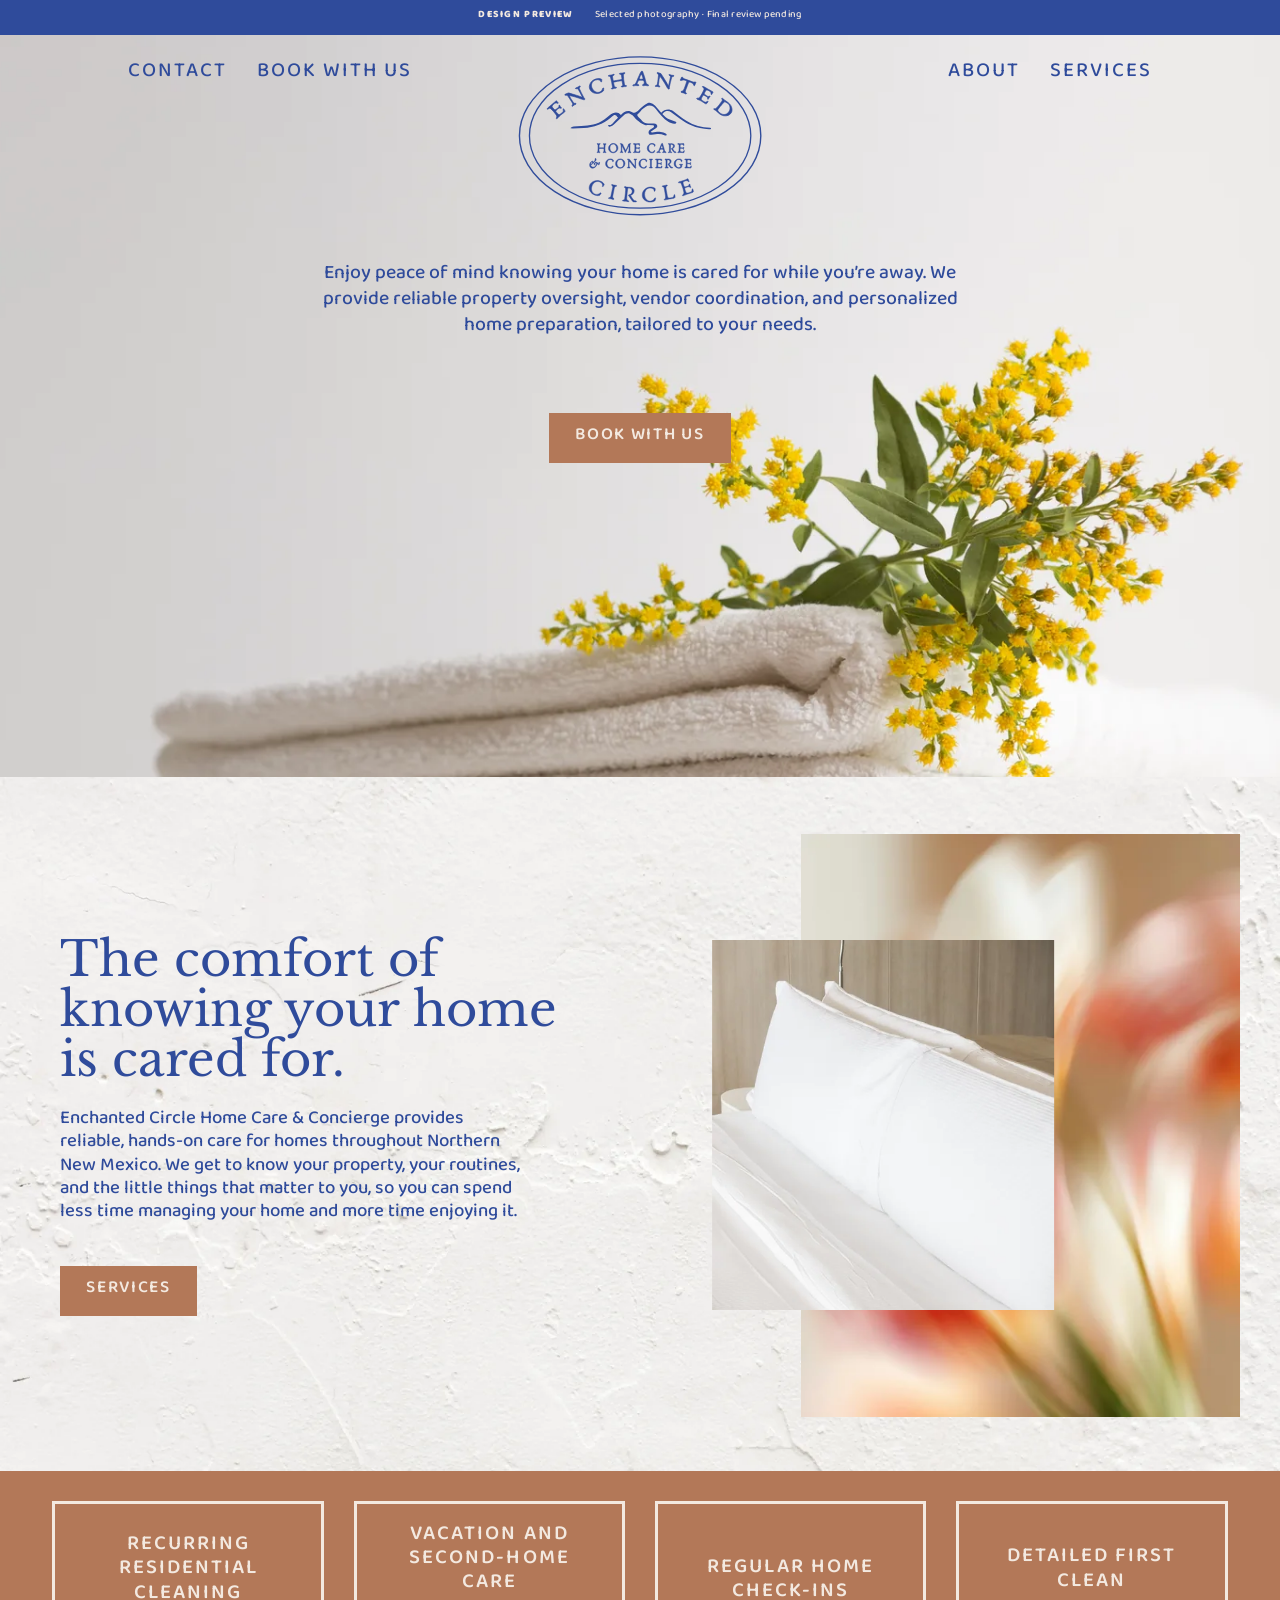
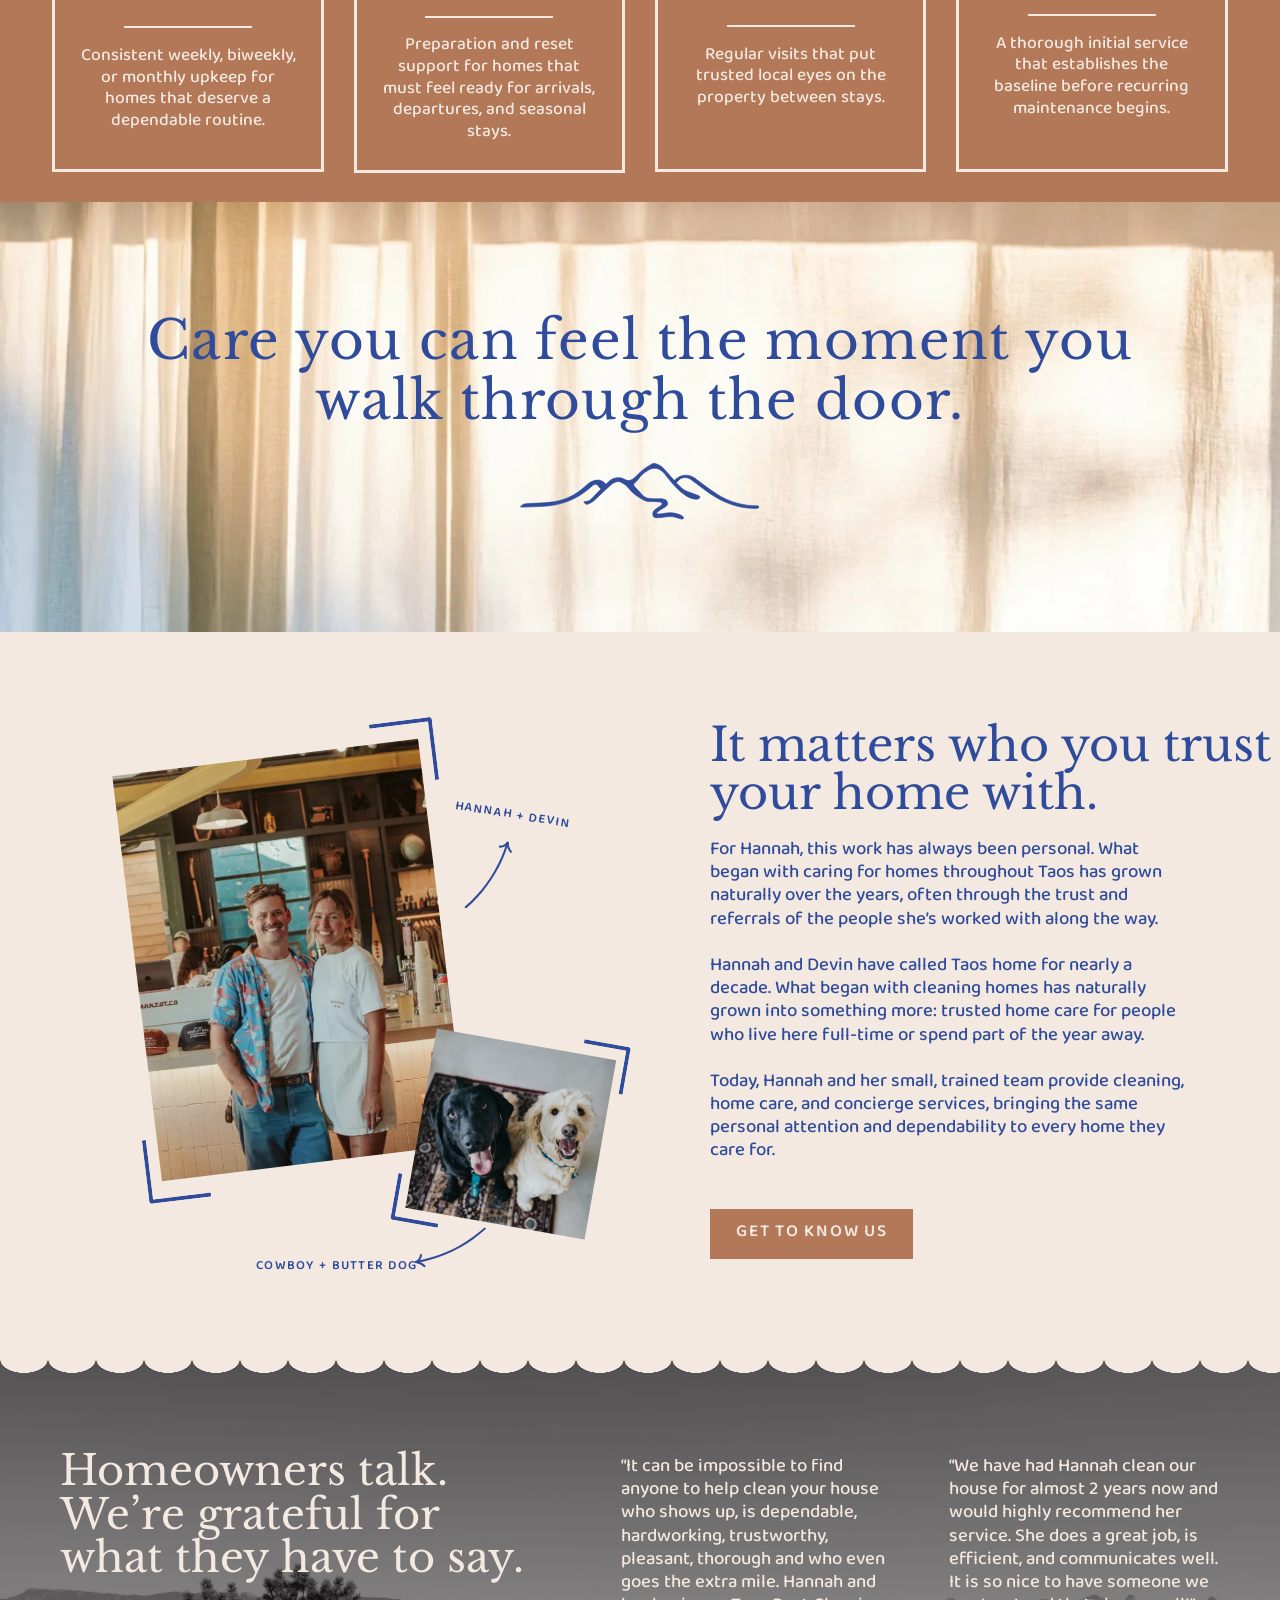
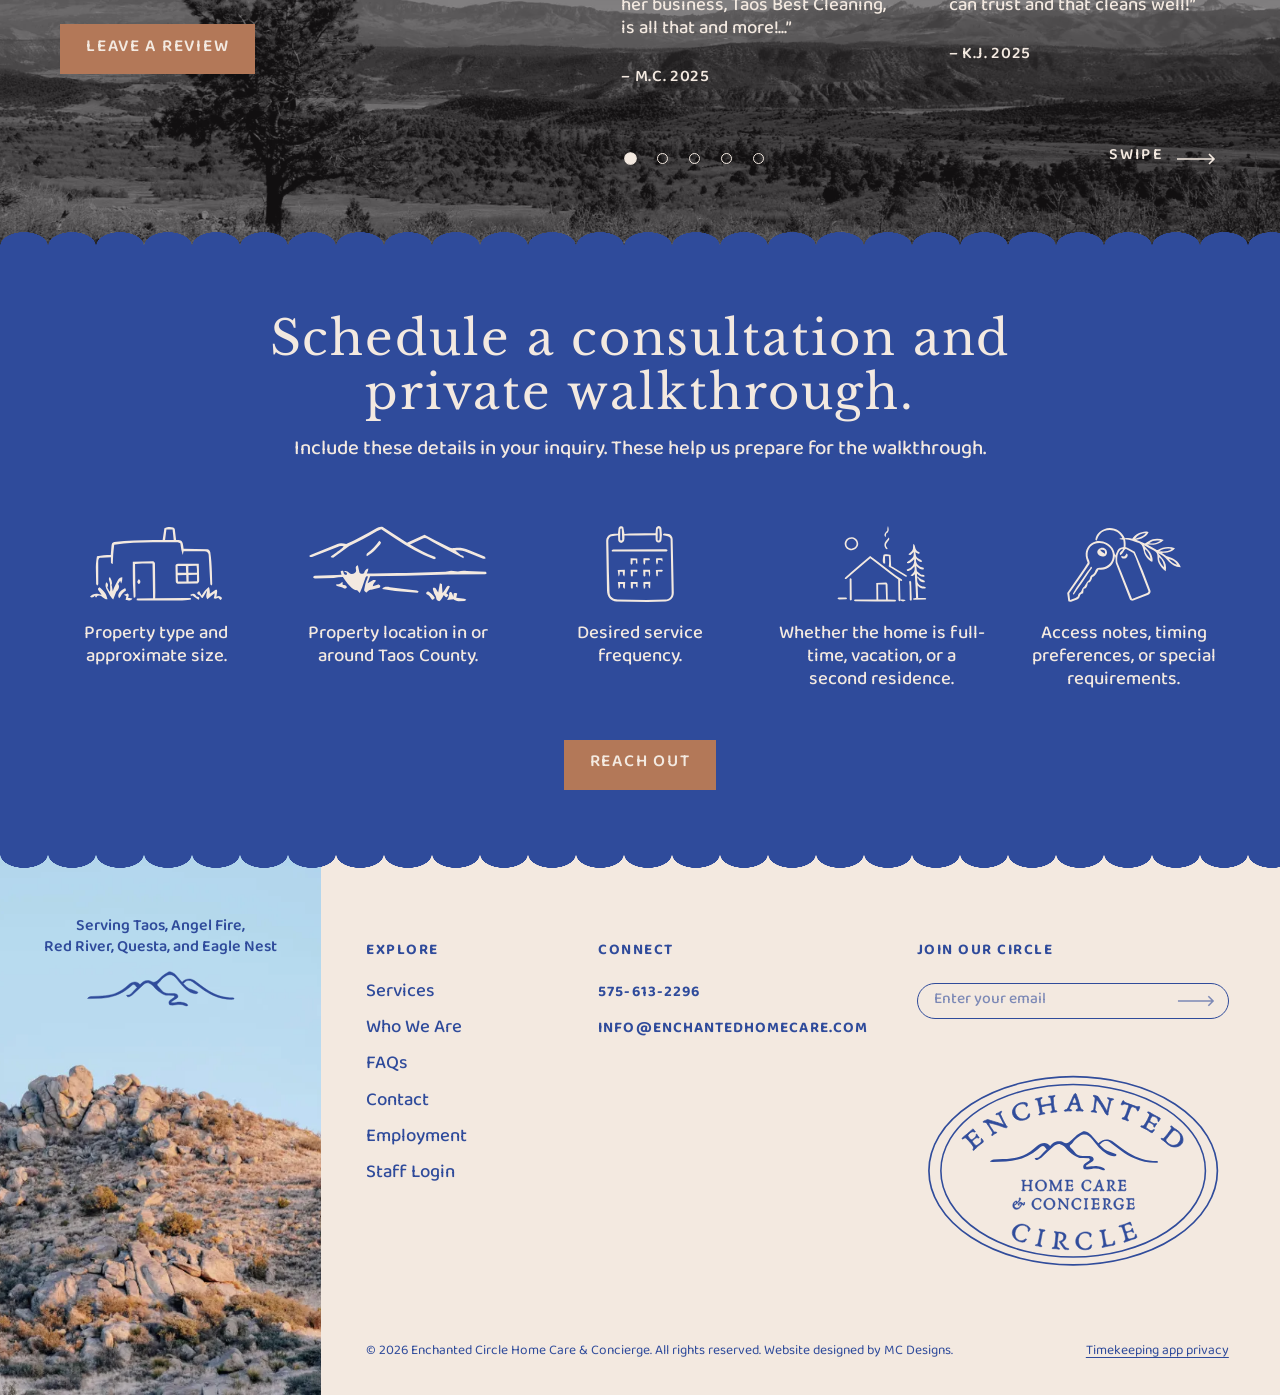
==== commit df1e7f49: "Add a 404 page, review dots and scroll fade-in; tidy styles - Add a branded 404.html; it uses root-a" ====
--- a/index.html
+++ b/index.html
@@ -1,5 +1,5 @@
 <!doctype html><html lang="en"><head><meta charset="utf-8"><meta name="viewport" content="width=device-width,initial-scale=1"><meta name="robots" content="noindex,nofollow"><meta name="description" content="Enchanted Circle Home Care &amp; Concierge provides reliable property oversight, vendor coordination, and personalized home preparation in Northern New Mexico."><title>Home | Enchanted Circle</title><link rel="preconnect" href="https://fonts.googleapis.com"><link rel="preconnect" href="https://fonts.gstatic.com" crossorigin><link rel="stylesheet" href="https://fonts.googleapis.com/css2?family=Baloo+Tammudu+2:wght@400..800&amp;family=Libre+Baskerville:wght@400;700&amp;display=swap"><link rel="stylesheet" href="styles.css"><link rel="icon" href="favicon.ico" sizes="16x16 32x32 48x48"><link rel="icon" type="image/png" href="favicon-32x32.png" sizes="32x32"><link rel="icon" type="image/svg+xml" href="favicon.svg" sizes="any"></head><body class="home"><a class="skip" href="#main">Skip to content</a><div class="draft-banner">DESIGN PREVIEW <span>Selected photography · Final review pending</span></div><header class="site-header site-header--overlay"><nav class="site-nav site-nav-left" aria-label="Contact and booking"><a href="contact.html">Contact</a><a href="mailto:info@enchantedhomecare.com?subject=Booking%20inquiry">Book with us</a></nav><a class="site-logo" href="index.html" aria-label="Enchanted Circle home"><img src="assets/logo.svg" alt="Enchanted Circle Home Care &amp; Concierge" width="277" height="186"></a><nav class="site-nav site-nav-right" aria-label="Main navigation"><a href="about.html">About</a><a href="services.html">Services</a></nav></header><main id="main">
-<section class="hero"><img class="hero-photo" src="assets/photos/hero-linens-1600.webp" srcset="assets/photos/hero-linens-960.webp 960w, assets/photos/hero-linens-1600.webp 1600w, assets/photos/hero-linens-2400.webp 2400w" sizes="(max-width: 760px) 100vw, 118vw" width="3840" height="5760" loading="eager" decoding="async" fetchpriority="high" alt="A stack of white towels topped with yellow flowers"><div class="hero-copy"><h1 class="visually-hidden">Enchanted Circle Home Care &amp; Concierge</h1><p>Enjoy peace of mind knowing your home is cared for while you’re away. We provide reliable property oversight, vendor coordination, and personalized home preparation, tailored to your needs.</p><a class="button" href="mailto:info@enchantedhomecare.com?subject=Booking%20inquiry">Book with us</a></div></section>
+<section class="hero"><img class="hero-photo" src="assets/photos/hero-linens-1600.webp" srcset="assets/photos/hero-linens-480.webp 480w, assets/photos/hero-linens-960.webp 960w, assets/photos/hero-linens-1600.webp 1600w, assets/photos/hero-linens-2400.webp 2400w" sizes="(max-width: 760px) 100vw, 118vw" width="3840" height="5760" loading="eager" decoding="async" fetchpriority="high" alt="A stack of white towels topped with yellow flowers"><div class="hero-copy"><h1 class="visually-hidden">Enchanted Circle Home Care &amp; Concierge</h1><p>Enjoy peace of mind knowing your home is cared for while you’re away. We provide reliable property oversight, vendor coordination, and personalized home preparation, tailored to your needs.</p><a class="button" href="mailto:info@enchantedhomecare.com?subject=Booking%20inquiry">Book with us</a></div></section>
 <section class="comfort"><div class="comfort-copy"><h2>The comfort of knowing your home is cared for.</h2><p>Enchanted Circle Home Care &amp; Concierge provides reliable, hands-on care for homes throughout Northern New Mexico. We get to know your property, your routines, and the little things that matter to you, so you can spend less time managing your home and more time enjoying it.</p><a class="button" href="services.html">Services</a></div><div class="comfort-art"><img class="comfort-florals" src="assets/photos/soft-florals-960.webp" srcset="assets/photos/soft-florals-480.webp 480w, assets/photos/soft-florals-960.webp 960w, assets/photos/soft-florals-1600.webp 1600w" sizes="(max-width: 760px) 80vw, 31vw" width="6000" height="7966" loading="lazy" decoding="async" alt="Softly focused flowers and green stems in warm light"><img class="comfort-pillows" src="assets/photos/quiet-bedroom-960.webp" srcset="assets/photos/quiet-bedroom-480.webp 480w, assets/photos/quiet-bedroom-960.webp 960w, assets/photos/quiet-bedroom-1600.webp 1600w" sizes="(max-width: 760px) 62vw, 24vw" width="3648" height="5472" loading="lazy" decoding="async" alt="Crisp white pillows and bed linen"></div></section>
 <section class="care-squares" aria-label="Ways we care for your home"><a href="services.html#service-02"><h3>Recurring residential cleaning</h3><span class="square-rule" aria-hidden="true"></span><p>Consistent weekly, biweekly, or monthly upkeep for homes that deserve a dependable routine.</p></a><a href="services.html#service-03"><h3>Vacation and second-home care</h3><span class="square-rule" aria-hidden="true"></span><p>Preparation and reset support for homes that must feel ready for arrivals, departures, and seasonal stays.</p></a><a href="services.html#service-04"><h3>Regular home check-ins</h3><span class="square-rule" aria-hidden="true"></span><p>Regular visits that put trusted local eyes on the property between stays.</p></a><a href="services.html#service-01"><h3>Detailed first clean</h3><span class="square-rule" aria-hidden="true"></span><p>A thorough initial service that establishes the baseline before recurring maintenance begins.</p></a></section>
 <section class="moment"><h2>Care you can feel the moment you<br> walk through the door.</h2><img class="moment-mark" src="assets/mountain-blue.svg" alt="" width="1000" height="266"></section>
--- a/styles.css
+++ b/styles.css
@@ -1,39 +1,194 @@
-@font-face{font-family:Mulish;src:url('assets/Mulish.ttf') format('truetype');font-weight:200 1000;font-style:normal;font-display:swap}
 /* Brand palette from the Nov 2026 home page notes. --clay is a hair darker than
    the specified #b57a5b so cream (#f3e9e0) text on it reaches the 3:1 WCAG
    minimum for large text; the two are indistinguishable by eye. */
-:root{--blue:#2f4b9b;--linen:#f3e9e0;--clay:#b37858;--clay-dark:#9a6347;--sage:#acb8b3;--paper:#fcf9f5;--ink:#2f4b9b;--serif:'Libre Baskerville',Baskerville,'Baskerville Old Face',Georgia,serif;--sans:'Baloo Tammudu 2',Mulish,Arial,sans-serif;--scallop-w:48px;--scallop-h:14px}
-*{box-sizing:border-box}html{scroll-behavior:smooth}body{margin:0;color:var(--ink);background:var(--paper);font-family:var(--sans);font-size:16px;line-height:1.65}a{color:inherit;text-decoration:none}a:focus-visible,summary:focus-visible{outline:3px solid var(--blue);outline-offset:7px}a:hover{text-decoration:underline;text-underline-offset:5px}img,svg{display:block;max-width:100%}h1,h2,h3,p{margin-top:0}h1,h2{font-family:var(--serif);font-weight:400;line-height:1.08;letter-spacing:-.035em}h1{font-size:clamp(3rem,5.3vw,5.25rem)}h2{font-size:clamp(2.4rem,3.7vw,3.85rem)}h3{font-weight:600;line-height:1.35}p{margin-bottom:1.4rem}button,a{-webkit-tap-highlight-color:transparent}.section-width{width:min(1240px,calc(100% - 112px));margin-inline:auto}.eyebrow{display:block;font-size:11px;letter-spacing:.17em;text-transform:uppercase;font-weight:800;line-height:1.55}.skip{position:fixed;top:-100px;left:12px;padding:12px 20px;background:white;z-index:20}.skip:focus{top:12px}.draft-banner{background:var(--blue);color:var(--linen);text-align:center;padding:9px 20px;font-size:10px;font-weight:800;letter-spacing:.13em}.draft-banner span{font-weight:500;letter-spacing:.03em;margin-left:18px}.header{background:var(--linen);display:grid;grid-template-columns:85px 150px 1fr auto;gap:22px;align-items:center;padding:22px 5%;position:relative;z-index:2;min-height:150px}.header>a:not(.brand),.header nav a{font-size:11px;letter-spacing:.12em;text-transform:uppercase;font-weight:700;white-space:nowrap}.header .brand{width:175px;margin:auto}.brand img{width:100%;height:112px;object-fit:contain}.header nav{display:flex;gap:27px}.header nav [aria-current]{text-decoration:underline;text-underline-offset:7px}.button{display:inline-flex;align-items:center;justify-content:space-between;gap:35px;background:var(--clay);color:#271d18;padding:14px 24px;min-height:50px;font-size:11px;font-weight:800;letter-spacing:.12em;text-transform:uppercase;border:1px solid transparent;line-height:1.5}.button:hover{background:#a3674b;color:white;text-decoration:none}.button span{font-size:18px;line-height:1}.button-light{background:var(--linen);color:var(--blue)}.text-link{font-size:13px;text-decoration:underline;text-underline-offset:6px}.home-hero{background:var(--linen);position:relative;min-height:690px;overflow:hidden}.hero-intro{position:relative;z-index:1;text-align:center;padding:34px 25px 0}.hero-intro .eyebrow{margin-bottom:22px}.hero-intro h1{margin-bottom:21px}.hero-intro>p:not(.eyebrow){max-width:650px;margin:0 auto 28px;font-size:14px}.hero-art{position:absolute!important;inset:235px 0 0;min-height:455px!important;background:linear-gradient(120deg,#e5d5c4,#f1e7dc 58%,#dce2d7)!important}.hero-art svg{width:650px;max-width:60%;position:absolute;bottom:15px;right:5%;opacity:.42;transform:rotate(-5deg)}.hero-art .photo-note{bottom:20px;left:auto;right:28px}.hero-caption{position:absolute;bottom:40px;left:5%;font-family:var(--serif);font-size:25px;max-width:220px;line-height:1.2}.photo{background:linear-gradient(125deg,#e5e7e0,#d5d9cf);position:relative;min-height:280px;overflow:hidden;color:var(--blue)}.photo svg{width:100%;height:100%;min-height:230px;max-height:390px;padding:25px;fill:none;stroke:currentColor;stroke-width:1.4;opacity:.32}.photo-note{position:absolute;bottom:16px;left:20px;right:16px;font-size:9px;line-height:1.5;letter-spacing:.1em;text-transform:uppercase;max-width:85%;color:#354b78}.photo-note span{padding:0 7px}.photo-landscape{background:linear-gradient(155deg,#d5dfe4,#d5c1af)}.photo-plants{background:linear-gradient(130deg,#c3cfc4,#e6ddcc)}.photo-bed{background:linear-gradient(130deg,#e5ddd1,#f6f1e9)}.photo-linen{background:linear-gradient(130deg,#d9c7b4,#eee5db)}.photo-portrait{background:linear-gradient(135deg,#cabda9,#e1d6c7)}.photo-care{background:linear-gradient(140deg,#d8d5bf,#eee9df)}.intro{display:grid;grid-template-columns:1fr 1fr;gap:90px;align-items:center;padding-block:110px}.intro-copy{max-width:520px}.intro-copy .eyebrow{margin-bottom:23px}.intro-copy h2{margin-bottom:26px}.intro-copy>p:not(.eyebrow){font-size:14px;max-width:450px}.layered{position:relative;min-height:440px}.layer-back{width:72%;height:360px;position:absolute;right:0;top:0}.layer-front{width:58%;height:265px;position:absolute;left:0;bottom:0;border:9px solid var(--paper)}.layer-front svg{padding:0}.service-strip{display:grid;grid-template-columns:repeat(4,1fr);background:var(--clay);padding:24px;gap:13px}.service-strip>a{position:relative;border:1px solid var(--linen);padding:25px 25px 35px;color:#271d18;min-height:260px}.service-strip>a:hover{background:#925238;color:white;text-decoration:none}.service-strip h3{font-family:var(--serif);font-size:28px;line-height:1.15;font-weight:400;margin:18px 0}.service-strip p{font-size:12px;max-width:210px;line-height:1.65}.service-strip .eyebrow{font-size:10px}.strip-arrow{position:absolute;bottom:18px;right:24px;font-size:23px}.statement{text-align:center;padding:105px 25px 100px;background:repeating-linear-gradient(95deg,#f4efe7 0,#f6f2eb 8%,#e5e7e0 15%,#f6f2eb 23%)}.statement h2{margin-top:23px}.statement>svg{width:120px;margin:35px auto 0;fill:none;stroke:var(--blue);stroke-width:2}.founders{background:var(--linen);padding:100px 0 110px;position:relative}.founder-grid{display:grid;grid-template-columns:1fr 1.15fr;gap:95px;align-items:center}.portrait-photo{transform:rotate(-3deg);border:10px solid var(--paper);min-height:430px}.portrait-photo svg{margin-top:30px}.founder-grid p{font-size:14px}.founder-grid .eyebrow{margin-bottom:23px}.scallop:after{content:'';position:absolute;bottom:-12px;left:0;width:100%;height:24px;background:radial-gradient(circle at 12px 0,var(--linen) 12px,transparent 12.5px) 0 0/24px 24px;z-index:1}.consultation{background:var(--blue);color:var(--linen);text-align:center;padding:100px 40px 90px}.consultation>p:not(.eyebrow){max-width:620px;margin:0 auto 35px;font-size:14px}.consultation h2{margin:22px 0}.inquiry-grid{display:grid;grid-template-columns:repeat(4,1fr);gap:30px;max-width:950px;margin:45px auto 32px}.inquiry-grid>div>span{border:1px solid #cdd4e7;border-radius:100%;width:46px;height:46px;display:grid;place-items:center;margin:0 auto 15px;font-family:var(--serif);font-size:21px}.inquiry-grid p{font-size:12px}.footer{display:grid;grid-template-columns:25% 75%;background:var(--linen);font-size:12px}.footer-area{padding:55px 35px;background:#dce6e5}.footer-area .eyebrow{font-size:9px}.footer-area p{margin-top:18px}.footer-area svg{margin-top:35px;width:150px;fill:none;stroke:var(--blue);stroke-width:1.5}.footer-main{display:grid;grid-template-columns:.7fr 1.3fr 1fr;gap:25px;padding:55px 45px 20px}.footer-main .eyebrow{font-size:9px;margin-bottom:20px}.footer-main>div>a:not(.text-link){display:block;margin-bottom:10px}.footer-logo{align-self:center;justify-self:end;width:180px;max-width:100%}.footer-logo img{width:100%}.footer-bottom{grid-column:1/-1;display:flex;justify-content:space-between;gap:20px;border-top:1px solid #d6cfc7;padding-top:18px;margin-top:30px;font-size:9px;opacity:.8}.page-hero{text-align:center;padding:60px 30px 75px;background:var(--linen)}.page-hero h1{margin:25px 0}.page-hero>p:not(.eyebrow){max-width:610px;margin-inline:auto;font-size:15px}.about-hero{background:radial-gradient(ellipse at 85% 0,#e4e7df 0,transparent 50%),var(--linen);padding-bottom:120px;position:relative;overflow:hidden}.wave{position:absolute;height:80px;bottom:-37px;left:-5%;width:110%;background:var(--blue);border-radius:50% 50% 0 0;transform:rotate(-3deg)}.story{background:var(--linen);padding:65px 28px 80px;text-align:center}.story-inner{max-width:770px;margin:auto}.story h2{margin:23px 0 35px}.story p{font-size:15px;line-height:1.85}.story-pause{font-family:var(--serif);font-size:25px!important;margin-block:30px}.signature{font-weight:800;margin-top:35px}.signature span{display:block;font-size:12px;font-weight:500}.story-gallery{display:grid;grid-template-columns:repeat(3,1fr);gap:20px;background:var(--sage);padding:55px}.story-gallery>.photo{min-height:360px}.story-gallery>.photo:nth-child(2){margin-top:-20px;margin-bottom:20px}.split-cta{display:grid;grid-template-columns:1fr 1fr;gap:80px;padding-block:95px;align-items:center}.split-cta>div{max-width:450px}.split-cta p{font-size:14px}.services-hero{position:relative;min-height:505px;overflow:hidden}.services-hero h1,.services-hero>p{position:relative;z-index:1}.service-hero-art{position:absolute;inset:240px 0 0;min-height:265px}.service-hero-art svg{position:absolute;right:3%;bottom:-60px;width:40%;opacity:.18;max-height:260px}.service-list{padding-block:50px}.service-row{display:grid;grid-template-columns:.85fr 1fr 1.1fr;gap:50px;align-items:center;padding:60px 0;border-bottom:1px solid #dcd9d0;scroll-margin-top:30px}.service-row:last-child{border:0}.service-row h2{font-size:clamp(2rem,3vw,3rem);margin-top:20px}.service-row .photo{min-height:310px}.service-description h3{font-family:var(--serif);font-size:24px;font-weight:400;letter-spacing:-.02em}.service-description p{font-size:14px}.service-description .button{font-size:9px;gap:12px;padding:13px 17px}.extra-care{background:var(--clay);color:#271d18;padding:75px 0}.extra-grid{display:grid;grid-template-columns:1fr 1fr;gap:90px;align-items:center}.extra-grid h2{margin:25px 0}.extra-grid p{font-size:14px;max-width:460px}.extra-grid .photo{border-radius:48% 48% 0 0;min-height:400px}.faq-hero{display:grid;grid-template-columns:1fr 1.1fr;background:var(--blue);color:var(--linen);border-bottom:18px solid var(--clay)}.faq-picture{background:repeating-linear-gradient(90deg,var(--linen) 0,var(--linen) 40px,var(--blue) 40px,var(--blue) 80px);padding:45px 55px}.faq-picture .photo{height:390px;box-shadow:0 15px 45px #14255422}.faq-intro{padding:65px 70px;max-width:600px;align-self:center}.faq-intro h1{margin:24px 0}.faq-intro>p:not(.eyebrow){max-width:330px;font-size:15px}.faq-list{max-width:960px;padding-block:30px}.faq-list article{padding:50px 0;border-bottom:1px solid #d3d6d2}.faq-list h2{font-size:clamp(2rem,3vw,2.8rem);margin:20px 0}.faq-list p{max-width:760px;font-size:15px;margin-bottom:0}.small-cta{text-align:center;padding:60px 25px 95px}.small-cta h2{font-size:36px}.contact-intro{display:grid;grid-template-columns:1fr 1.1fr;gap:90px;align-items:center;padding-block:70px 85px}.contact-intro h1{margin:25px 0}.contact-intro>div>p:not(.eyebrow){max-width:420px;font-size:15px}.contact-details{display:grid;grid-template-columns:1fr 1.2fr;gap:38px 30px;margin:0}.contact-details dt{font-size:10px;font-weight:800;letter-spacing:.12em;text-transform:uppercase;margin-bottom:12px}.contact-details dd{font-size:13px;margin:0;overflow-wrap:anywhere}.contact-photo{min-height:380px}.contact-photo svg{margin:auto;max-width:800px}.contact-conversation{background:var(--blue);color:var(--linen);padding:90px 0}.conversation-grid{display:grid;grid-template-columns:1.15fr .85fr;gap:100px;align-items:center}.conversation-grid h2{margin:25px 0}.conversation-grid p{font-size:14px}.draft-note{border:1px solid #c1cbe6;padding:35px}.draft-note h3{font-family:var(--serif);font-size:28px;font-weight:400;margin-top:20px}.draft-note .note-fine{font-size:12px;margin-bottom:0}.contact-conversation .eyebrow{color:var(--linen)}
-@media(min-width:1450px){.header{padding-inline:calc((100% - 1320px)/2)}.header .brand{margin-left:90px}}
-@media(max-width:1100px){.section-width{width:calc(100% - 64px)}.header{grid-template-columns:70px 120px 1fr auto;gap:15px;padding-inline:32px}.header nav{gap:15px}.header .brand{width:145px}.header>a:not(.brand),.header nav a{font-size:10px}.intro,.founder-grid{gap:50px}.service-strip{padding:18px;gap:10px}.service-strip>a{padding:20px 18px 35px}.service-strip h3{font-size:24px}.footer-main{padding-inline:28px;grid-template-columns:.7fr 1.2fr .9fr}.service-row{gap:28px}.contact-intro{gap:45px}.contact-details{grid-template-columns:1fr}.conversation-grid{gap:50px}.faq-intro{padding:50px 40px}.faq-picture{padding:45px 35px}}
-@media(max-width:760px){body{font-size:15px}.section-width{width:calc(100% - 40px)}h1{font-size:clamp(2.8rem,10vw,4rem)}h2{font-size:clamp(2.2rem,8vw,3rem)}.draft-banner{font-size:9px;padding:8px 12px}.draft-banner span{display:block;margin:2px 0 0;font-size:9px;font-weight:500}.header{grid-template-columns:1fr 130px 1fr;gap:5px;padding:18px 20px 20px;min-height:175px}.header-contact{grid-column:1;grid-row:1}.header-book{grid-column:3;grid-row:1;text-align:right;white-space:normal!important;max-width:85px;justify-self:end}.header .brand{grid-column:2;grid-row:1;width:130px}.brand img{height:90px}.header nav{grid-column:1/-1;grid-row:2;justify-content:center;gap:24px;padding-top:14px;border-top:1px solid #dcd2c7;margin-top:12px}.header>a:not(.brand),.header nav a{font-size:9px}.home-hero{min-height:690px}.hero-intro{padding:32px 23px 0}.hero-intro .eyebrow{font-size:9px;margin-bottom:20px}.hero-intro>p:not(.eyebrow){font-size:13px;max-width:430px}.hero-intro h1{margin-bottom:24px}.hero-art{inset:350px 0 0;min-height:340px!important}.hero-art svg{max-width:100%;width:500px;right:-5%;bottom:0}.hero-caption{font-size:20px;bottom:67px;left:25px;max-width:160px}.hero-art .photo-note{left:25px;right:auto;bottom:15px;font-size:8px}.intro{grid-template-columns:1fr;gap:40px;padding-block:65px}.intro-copy{max-width:none}.intro-copy>p:not(.eyebrow){max-width:none}.layered{min-height:340px}.layer-back{height:295px;width:75%}.layer-front{height:210px;width:55%;min-height:210px}.layer-front svg{min-height:170px}.layer-back svg{min-height:240px}.service-strip{grid-template-columns:1fr 1fr;padding:15px;gap:10px}.service-strip>a{min-height:270px;padding:22px 17px 35px}.service-strip h3{font-size:24px}.service-strip p{font-size:11px}.statement{padding:70px 20px}.statement h2 br{display:none}.founders{padding:65px 0 70px}.founder-grid{grid-template-columns:1fr;gap:50px}.portrait-photo{min-height:330px;width:90%;margin:auto}.founder-grid h2 br{display:none}.consultation{padding:75px 25px 65px}.consultation h2 br{display:none}.inquiry-grid{grid-template-columns:1fr 1fr;gap:20px;margin-top:35px}.inquiry-grid p{font-size:11px}.footer{grid-template-columns:1fr}.footer-area{padding:30px 25px;display:grid;grid-template-columns:1fr auto;gap:15px}.footer-area .eyebrow{grid-column:1/-1}.footer-area p{margin:0}.footer-area svg{margin:0;width:100px;align-self:center}.footer-main{padding:35px 25px 20px;grid-template-columns:1fr 1.3fr;gap:30px 20px}.footer-logo{grid-column:1/-1;justify-self:center;width:165px;margin-block:5px 10px}.footer-bottom{flex-direction:column;gap:7px;font-size:9px;margin-top:0}.page-hero{padding:40px 22px 60px}.page-hero h1 br{display:none}.page-hero>p:not(.eyebrow){font-size:14px}.about-hero{padding-bottom:100px}.story{padding:55px 24px 65px}.story h2 br{display:none}.story p{font-size:14px}.story-gallery{padding:30px 20px;gap:12px;grid-template-columns:1fr 1fr}.story-gallery>.photo{min-height:220px}.story-gallery>.photo:nth-child(2){margin:0}.story-gallery>.photo:last-child{grid-column:1/-1;min-height:260px}.story-gallery .photo svg{padding:5px;min-height:180px}.split-cta{grid-template-columns:1fr;gap:15px;padding-block:65px}.split-cta h2{margin-bottom:15px}.services-hero{min-height:490px}.service-hero-art{inset:310px 0 0;min-height:180px}.service-hero-art svg{width:60%;bottom:-75px}.service-hero-art .photo-note{font-size:8px}.service-list{padding-block:10px}.service-row{grid-template-columns:1fr;gap:25px;padding:50px 0}.service-row h2{font-size:36px;max-width:320px;margin-bottom:0;margin-top:12px}.service-row .photo{min-height:270px}.service-description h3{font-size:26px}.service-description .button{font-size:10px;padding:14px 22px}.extra-care{padding:55px 0}.extra-grid{grid-template-columns:1fr;gap:35px}.extra-grid .photo{min-height:300px;width:90%;margin:auto}.faq-hero{grid-template-columns:1fr}.faq-picture{padding:25px 35px}.faq-picture .photo{height:220px;min-height:220px}.faq-picture .photo svg{max-height:220px;min-height:180px}.faq-intro{padding:40px 25px 50px}.faq-intro h1{margin:18px 0}.faq-intro>p:not(.eyebrow){max-width:none}.faq-list{padding-block:10px}.faq-list article{padding:36px 0}.faq-list h2{font-size:31px;line-height:1.15}.faq-list p{font-size:14px}.small-cta{padding:45px 25px 65px}.small-cta h2{font-size:32px}.contact-intro{grid-template-columns:1fr;gap:45px;padding-block:45px 55px}.contact-intro h1{margin:22px 0}.contact-details{grid-template-columns:1fr 1fr;gap:25px 20px}.contact-details dd{font-size:12px}.contact-details dt{font-size:9px}.contact-photo{min-height:260px}.contact-photo svg{min-height:240px}.contact-conversation{padding:55px 0}.conversation-grid{grid-template-columns:1fr;gap:35px}.conversation-grid h2 br{display:none}.draft-note{padding:25px}.photo-note{font-size:8px}}
-@media(prefers-reduced-motion:reduce){html{scroll-behavior:auto}}
-
+:root{--blue:#2f4b9b;--linen:#f3e9e0;--clay:#b37858;--clay-dark:#9a6347;--sage:#acb8b3;--paper:#fcf9f5;--ink:#2f4b9b;--serif:'Libre Baskerville',Baskerville,'Baskerville Old Face',Georgia,serif;--sans:'Baloo Tammudu 2',Arial,sans-serif;--scallop-w:48px;--scallop-h:14px}
+*{box-sizing:border-box}
+html{scroll-behavior:smooth}
+body{margin:0;color:var(--ink);background:var(--paper);font-family:var(--sans);font-size:16px;line-height:1.65}
+a{color:inherit;text-decoration:none}
+a:focus-visible,summary:focus-visible{outline:3px solid var(--blue);outline-offset:7px}
+a:hover{text-decoration:underline;text-underline-offset:5px}
+img,svg{display:block;max-width:100%}
+h1,h2,h3,p{margin-top:0}
+h1,h2{font-family:var(--serif);font-weight:400;line-height:1.08;letter-spacing:-.035em}
+h1{font-size:clamp(3rem,5.3vw,5.25rem)}
+h2{font-size:clamp(2.4rem,3.7vw,3.85rem)}
+h3{font-weight:600;line-height:1.35}
+p{margin-bottom:1.4rem}
+button,a{-webkit-tap-highlight-color:transparent}
+.section-width{width:min(1240px,calc(100% - 112px));margin-inline:auto}
+.eyebrow{display:block;font-size:11px;letter-spacing:.17em;text-transform:uppercase;font-weight:800;line-height:1.55}
+.skip{position:fixed;top:-100px;left:12px;padding:12px 20px;background:white;z-index:20}
+.skip:focus{top:12px}
+.draft-banner{background:var(--blue);color:var(--linen);text-align:center;padding:9px 20px;font-size:10px;font-weight:800;letter-spacing:.13em}
+.draft-banner span{font-weight:500;letter-spacing:.03em;margin-left:18px}
+.button{display:inline-flex;align-items:center;justify-content:space-between;gap:35px;background:var(--clay);color:#271d18;padding:14px 24px;min-height:50px;font-size:11px;font-weight:800;letter-spacing:.12em;text-transform:uppercase;border:1px solid transparent;line-height:1.5}
+.button:hover{background:#a3674b;color:white;text-decoration:none}
+.button span{font-size:18px;line-height:1}
+.button-light{background:var(--linen);color:var(--blue)}
+.text-link{font-size:13px;text-decoration:underline;text-underline-offset:6px}
+.photo{background:linear-gradient(125deg,#e5e7e0,#d5d9cf);position:relative;min-height:280px;overflow:hidden;color:var(--blue)}
+.photo svg{width:100%;height:100%;min-height:230px;max-height:390px;padding:25px;fill:none;stroke:currentColor;stroke-width:1.4;opacity:.32}
+.photo-note{position:absolute;bottom:16px;left:20px;right:16px;font-size:9px;line-height:1.5;letter-spacing:.1em;text-transform:uppercase;max-width:85%;color:#354b78}
+.photo-note span{padding:0 7px}
+.photo-landscape{background:linear-gradient(155deg,#d5dfe4,#d5c1af)}
+.photo-plants{background:linear-gradient(130deg,#c3cfc4,#e6ddcc)}
+.photo-bed{background:linear-gradient(130deg,#e5ddd1,#f6f1e9)}
+.photo-linen{background:linear-gradient(130deg,#d9c7b4,#eee5db)}
+.photo-portrait{background:linear-gradient(135deg,#cabda9,#e1d6c7)}
+.photo-care{background:linear-gradient(140deg,#d8d5bf,#eee9df)}
+.footer-main{display:grid;grid-template-columns:.7fr 1.3fr 1fr;gap:25px;padding:55px 45px 20px}
+.footer-main .eyebrow{font-size:9px;margin-bottom:20px}
+.footer-main>div>a:not(.text-link){display:block;margin-bottom:10px}
+.footer-logo{align-self:center;justify-self:end;width:180px;max-width:100%}
+.footer-logo img{width:100%}
+.page-hero{text-align:center;padding:60px 30px 75px;background:var(--linen)}
+.page-hero h1{margin:25px 0}
+.page-hero>p:not(.eyebrow){max-width:610px;margin-inline:auto;font-size:15px}
+.about-hero{background:radial-gradient(ellipse at 85% 0,#e4e7df 0,transparent 50%),var(--linen);padding-bottom:120px;position:relative;overflow:hidden}
+.wave{position:absolute;height:80px;bottom:-37px;left:-5%;width:110%;background:var(--blue);border-radius:50% 50% 0 0;transform:rotate(-3deg)}
+.story{background:var(--linen);padding:65px 28px 80px;text-align:center}
+.story-inner{max-width:770px;margin:auto}
+.story h2{margin:23px 0 35px}
+.story p{font-size:15px;line-height:1.85}
+.story-pause{font-family:var(--serif);font-size:25px!important;margin-block:30px}
+.signature{font-weight:800;margin-top:35px}
+.signature span{display:block;font-size:12px;font-weight:500}
+.story-gallery{display:grid;grid-template-columns:repeat(3,1fr);gap:20px;background:var(--sage);padding:55px}
+.story-gallery>.photo{min-height:360px}
+.story-gallery>.photo:nth-child(2){margin-top:-20px;margin-bottom:20px}
+.split-cta{display:grid;grid-template-columns:1fr 1fr;gap:80px;padding-block:95px;align-items:center}
+.split-cta>div{max-width:450px}
+.split-cta p{font-size:14px}
+.services-hero{position:relative;min-height:505px;overflow:hidden}
+.services-hero h1,.services-hero>p{position:relative;z-index:1}
+.service-hero-art{position:absolute;inset:240px 0 0;min-height:265px}
+.service-hero-art svg{position:absolute;right:3%;bottom:-60px;width:40%;opacity:.18;max-height:260px}
+.service-list{padding-block:50px}
+.service-row{display:grid;grid-template-columns:.85fr 1fr 1.1fr;gap:50px;align-items:center;padding:60px 0;border-bottom:1px solid #dcd9d0;scroll-margin-top:30px}
+.service-row:last-child{border:0}
+.service-row h2{font-size:clamp(2rem,3vw,3rem);margin-top:20px}
+.service-row .photo{min-height:310px}
+.service-description h3{font-family:var(--serif);font-size:24px;font-weight:400;letter-spacing:-.02em}
+.service-description p{font-size:14px}
+.service-description .button{font-size:9px;gap:12px;padding:13px 17px}
+.extra-care{background:var(--clay);color:#271d18;padding:75px 0}
+.extra-grid{display:grid;grid-template-columns:1fr 1fr;gap:90px;align-items:center}
+.extra-grid h2{margin:25px 0}
+.extra-grid p{font-size:14px;max-width:460px}
+.extra-grid .photo{border-radius:48% 48% 0 0;min-height:400px}
+.faq-list{max-width:960px;padding-block:30px}
+.faq-list article{padding:50px 0;border-bottom:1px solid #d3d6d2}
+.faq-list h2{font-size:clamp(2rem,3vw,2.8rem);margin:20px 0}
+.faq-list p{max-width:760px;font-size:15px;margin-bottom:0}
+.contact-intro{display:grid;grid-template-columns:1fr 1.1fr;gap:90px;align-items:center;padding-block:70px 85px}
+.contact-intro h1{margin:25px 0}
+.contact-intro>div>p:not(.eyebrow){max-width:420px;font-size:15px}
+.contact-details{display:grid;grid-template-columns:1fr 1.2fr;gap:38px 30px;margin:0}
+.contact-details dt{font-size:10px;font-weight:800;letter-spacing:.12em;text-transform:uppercase;margin-bottom:12px}
+.contact-details dd{font-size:13px;margin:0;overflow-wrap:anywhere}
+.contact-photo{min-height:380px}
+.contact-photo svg{margin:auto;max-width:800px}
+.contact-conversation{background:var(--blue);color:var(--linen);padding:90px 0}
+.conversation-grid{display:grid;grid-template-columns:1.15fr .85fr;gap:100px;align-items:center}
+.conversation-grid h2{margin:25px 0}
+.conversation-grid p{font-size:14px}
+.draft-note{border:1px solid #c1cbe6;padding:35px}
+.draft-note h3{font-family:var(--serif);font-size:28px;font-weight:400;margin-top:20px}
+.draft-note .note-fine{font-size:12px;margin-bottom:0}
+.contact-conversation .eyebrow{color:var(--linen)}
+@media(max-width:1100px){
+  .section-width{width:calc(100% - 64px)}
+  .footer-main{padding-inline:28px;grid-template-columns:.7fr 1.2fr .9fr}
+  .service-row{gap:28px}
+  .contact-intro{gap:45px}
+  .contact-details{grid-template-columns:1fr}
+  .conversation-grid{gap:50px}
+}
+@media(max-width:760px){
+  body{font-size:15px}
+  .section-width{width:calc(100% - 40px)}
+  h1{font-size:clamp(2.8rem,10vw,4rem)}
+  h2{font-size:clamp(2.2rem,8vw,3rem)}
+  .draft-banner{font-size:9px;padding:8px 12px}
+  .draft-banner span{display:block;margin:2px 0 0;font-size:9px;font-weight:500}
+  .footer-main{padding:35px 25px 20px;grid-template-columns:1fr 1.3fr;gap:30px 20px}
+  .footer-logo{grid-column:1/-1;justify-self:center;width:165px;margin-block:5px 10px}
+  .page-hero{padding:40px 22px 60px}
+  .page-hero h1 br{display:none}
+  .page-hero>p:not(.eyebrow){font-size:14px}
+  .about-hero{padding-bottom:100px}
+  .story{padding:55px 24px 65px}
+  .story h2 br{display:none}
+  .story p{font-size:14px}
+  .story-gallery{padding:30px 20px;gap:12px;grid-template-columns:1fr 1fr}
+  .story-gallery>.photo{min-height:220px}
+  .story-gallery>.photo:nth-child(2){margin:0}
+  .story-gallery>.photo:last-child{grid-column:1/-1;min-height:260px}
+  .story-gallery .photo svg{padding:5px;min-height:180px}
+  .split-cta{grid-template-columns:1fr;gap:15px;padding-block:65px}
+  .split-cta h2{margin-bottom:15px}
+  .services-hero{min-height:490px}
+  .service-hero-art{inset:310px 0 0;min-height:180px}
+  .service-hero-art svg{width:60%;bottom:-75px}
+  .service-hero-art .photo-note{font-size:8px}
+  .service-list{padding-block:10px}
+  .service-row{grid-template-columns:1fr;gap:25px;padding:50px 0}
+  .service-row h2{font-size:36px;max-width:320px;margin-bottom:0;margin-top:12px}
+  .service-row .photo{min-height:270px}
+  .service-description h3{font-size:26px}
+  .service-description .button{font-size:10px;padding:14px 22px}
+  .extra-care{padding:55px 0}
+  .extra-grid{grid-template-columns:1fr;gap:35px}
+  .extra-grid .photo{min-height:300px;width:90%;margin:auto}
+  .faq-list{padding-block:10px}
+  .faq-list article{padding:36px 0}
+  .faq-list h2{font-size:31px;line-height:1.15}
+  .faq-list p{font-size:14px}
+  .contact-intro{grid-template-columns:1fr;gap:45px;padding-block:45px 55px}
+  .contact-intro h1{margin:22px 0}
+  .contact-details{grid-template-columns:1fr 1fr;gap:25px 20px}
+  .contact-details dd{font-size:12px}
+  .contact-details dt{font-size:9px}
+  .contact-photo{min-height:260px}
+  .contact-photo svg{min-height:240px}
+  .contact-conversation{padding:55px 0}
+  .conversation-grid{grid-template-columns:1fr;gap:35px}
+  .conversation-grid h2 br{display:none}
+  .draft-note{padding:25px}
+  .photo-note{font-size:8px}
+}
+@media(prefers-reduced-motion:reduce){
+  html{scroll-behavior:auto}
+}
 .eyebrow,.button{font-family:var(--sans)}
-
 /* Owner-supplied local photography. Source originals are preserved. */
 .service-list{isolation:isolate}
 .photo.has-photo{background:var(--linen)}
 .photo.has-photo>img{display:block;width:100%;height:100%;position:absolute;inset:0;object-fit:cover;object-position:center}
-.hero-art.has-photo{background:var(--linen)!important}
-.hero-art.has-photo>img{object-position:50% 57%}
-.hero-art.has-photo:after{content:"";position:absolute;inset:0;background:linear-gradient(to bottom,rgba(243,233,224,.97) 0%,rgba(243,233,224,.82) 20%,rgba(243,233,224,.12) 55%,rgba(243,233,224,.04) 100%)}
-.hero-caption{z-index:1;background:rgba(243,233,224,.82);padding:12px 16px;left:calc(5% - 16px);border-radius:2px}
-.layer-back.has-photo>img{object-position:50% 45%}.layer-front.has-photo>img{object-position:50% 55%}
-.statement{background:linear-gradient(rgba(243,233,224,.44),rgba(243,233,224,.44)),url('assets/photos/sunlit-curtains-1600.webp') center 50%/cover}
-.statement h2,.statement .eyebrow{position:relative;z-index:1}.statement h2{background:rgba(252,249,245,.64);width:fit-content;margin-inline:auto;padding:12px 20px}
-.mountain-accent{height:auto}.statement>.mountain-accent{width:150px;margin:30px auto 0}.footer-area>.mountain-accent{margin-top:35px;width:150px}
 .about-hero{background:linear-gradient(rgba(243,233,224,.80),rgba(243,233,224,.50)),url('assets/photos/soft-bubbles-1600.webp') center/cover}
-.service-hero-art.has-photo>img{object-position:50% 48%}.service-hero-art.has-photo:after{content:"";position:absolute;inset:0;background:linear-gradient(rgba(243,233,224,.98),rgba(243,233,224,.63) 45%,rgba(243,233,224,.05))}
-.service-list{position:relative}.service-list:before{content:"";position:absolute;inset:0 -30px;z-index:-1;background:url('assets/photos/plaster-texture-1600.webp') center/cover;opacity:.35}
-.service-row .photo-care.has-photo>img{object-position:48% 45%}.service-row .photo-home.has-photo>img{object-position:50% 50%}
-.extra-grid .has-photo>img{object-position:58% 50%}.faq-picture .has-photo>img{object-position:55% 40%}
+.service-hero-art.has-photo>img{object-position:50% 48%}
+.service-hero-art.has-photo:after{content:"";position:absolute;inset:0;background:linear-gradient(rgba(243,233,224,.98),rgba(243,233,224,.63) 45%,rgba(243,233,224,.05))}
+.service-list{position:relative}
+.service-list:before{content:"";position:absolute;inset:0 -30px;z-index:-1;background:url('assets/photos/plaster-texture-1600.webp') center/cover;opacity:.35}
+.service-row .photo-care.has-photo>img{object-position:48% 45%}
+.service-row .photo-home.has-photo>img{object-position:50% 50%}
+.extra-grid .has-photo>img{object-position:58% 50%}
 .contact-photo.has-photo>img{object-position:50% 47%}
-@media(max-width:760px){.hero-art.has-photo>img{object-position:50% 57%}.hero-caption{left:12px;font-size:19px;max-width:145px;bottom:30px;padding:9px 12px}.hero-art.has-photo:after{background:linear-gradient(rgba(243,233,224,.96),rgba(243,233,224,.35) 32%,transparent 75%)}.statement h2{padding:14px 8px}.footer-area>.mountain-accent{margin:0;width:100px;align-self:center}.service-hero-art.has-photo>img{object-position:50% 46%}.contact-photo.has-photo>img{object-position:55% 50%}}
-@media(max-width:760px){.service-list:before{inset:0 -20px}}
-
-.policy p+p,.policy p+ul,.policy ul+p{margin-top:1rem}.policy ul{max-width:760px;margin:0;padding-left:1.2rem;font-size:15px}.policy li{margin-bottom:.6rem}.policy a.text-link{font-size:inherit;overflow-wrap:anywhere}@media(max-width:760px){.policy ul{font-size:14px}}
-
+@media(max-width:760px){
+  .service-hero-art.has-photo>img{object-position:50% 46%}
+  .contact-photo.has-photo>img{object-position:55% 50%}
+}
+@media(max-width:760px){
+  .service-list:before{inset:0 -20px}
+}
+.policy p+p,.policy p+ul,.policy ul+p{margin-top:1rem}
+.policy ul{max-width:760px;margin:0;padding-left:1.2rem;font-size:15px}
+.policy li{margin-bottom:.6rem}
+.policy a.text-link{font-size:inherit;overflow-wrap:anywhere}
+@media(max-width:760px){
+  .policy ul{font-size:14px}
+}
 /* ==========================================================================
    Nov 2026 redesign: shared header, buttons, home page sections and footer.
    Desktop sizes follow the 1440px wireframe artboard (Website_wirefram_ECHC.ai);
@@ -41,13 +196,12 @@
    ========================================================================== */
 body{color:var(--blue);font-family:var(--sans)}
 .visually-hidden{position:absolute!important;width:1px;height:1px;padding:0;margin:-1px;overflow:hidden;clip:rect(0 0 0 0);white-space:nowrap;border:0}
-
 /* Buttons: clay with cream text, no arrows */
 .button{justify-content:center;gap:0;background:var(--clay);color:var(--linen);font-family:var(--sans);font-weight:600;font-size:clamp(1.0625rem,1.35vw,1.25rem);letter-spacing:.1em;line-height:1;padding:.85em 1.5em .7em;min-height:50px;border:0;border-radius:0}
 .button:hover{background:var(--clay-dark);color:var(--linen)}
 .button>span[aria-hidden]{display:none}
-.button-light{background:var(--linen);color:var(--blue)}.button-light:hover{background:#fff;color:var(--blue)}
-
+.button-light{background:var(--linen);color:var(--blue)}
+.button-light:hover{background:#fff;color:var(--blue)}
 /* Header */
 .site-header{position:relative;z-index:5;display:grid;grid-template-columns:minmax(0,1fr) auto minmax(0,1fr);align-items:start;column-gap:clamp(16px,3vw,48px);padding:clamp(14px,1.75vw,25px) clamp(20px,10vw,147px) 18px;background:var(--linen)}
 .site-header--overlay{position:absolute;inset:0 0 auto;background:none}
@@ -55,20 +209,36 @@
 .site-logo{grid-column:2;display:block;width:clamp(150px,19.25vw,277px)}
 .site-logo img{width:100%;height:auto}
 .site-nav{display:flex;gap:clamp(18px,2.3vw,33px);padding-top:clamp(4px,.7vw,10px)}
-.site-nav-left{grid-column:1;justify-self:start}.site-nav-right{grid-column:3;justify-self:end}
+.site-nav-left{grid-column:1;justify-self:start}
+.site-nav-right{grid-column:3;justify-self:end}
 .site-nav a{font-size:clamp(.95rem,1.6vw,1.4375rem);font-weight:500;letter-spacing:.1em;text-transform:uppercase;line-height:1.4;white-space:nowrap}
 .site-nav a[aria-current]{text-decoration:underline;text-underline-offset:6px;text-decoration-thickness:1.5px}
-@media(max-width:1100px){.site-header{padding-inline:32px}}
-@media(max-width:760px){.site-header{grid-template-columns:minmax(0,1fr) 116px minmax(0,1fr);column-gap:10px;padding:14px 16px 16px}.draft-banner+.site-header--overlay{top:44px}.site-logo{width:116px}.site-nav{flex-direction:column;align-items:center;justify-self:stretch;gap:2px;padding-top:6px}.site-nav a{font-size:.875rem;letter-spacing:.08em;min-height:34px;display:flex;align-items:center;justify-content:center}}
-@media(max-width:350px){.site-header{grid-template-columns:minmax(0,1fr) 96px minmax(0,1fr);padding-inline:10px}.site-logo{width:96px}.site-nav a{font-size:.78rem;letter-spacing:.05em}}
-
+@media(max-width:1100px){
+  .site-header{padding-inline:32px}
+}
+@media(max-width:760px){
+  .site-header{grid-template-columns:minmax(0,1fr) 116px minmax(0,1fr);column-gap:10px;padding:14px 16px 16px}
+  .draft-banner+.site-header--overlay{top:44px}
+  .site-logo{width:116px}
+  .site-nav{flex-direction:column;align-items:center;justify-self:stretch;gap:2px;padding-top:6px}
+  .site-nav a{font-size:.875rem;letter-spacing:.08em;min-height:34px;display:flex;align-items:center;justify-content:center}
+}
+@media(max-width:350px){
+  .site-header{grid-template-columns:minmax(0,1fr) 96px minmax(0,1fr);padding-inline:10px}
+  .site-logo{width:96px}
+  .site-nav a{font-size:.78rem;letter-spacing:.05em}
+}
 /* 1 · Hero */
 .hero{position:relative;overflow:hidden;min-height:max(640px,58vw);background:#dfddde;text-align:center}
 .hero-photo{position:absolute;left:-1.95%;bottom:-84.1vw;width:117.6%;max-width:none;height:auto}
 .hero-copy{position:relative;z-index:1;max-width:720px;margin:0 auto;padding:clamp(214px,18vw,262px) 24px 40px}
 .hero-copy p{font-size:clamp(1.0625rem,1.53vw,1.375rem);line-height:1.32;margin:0 auto clamp(36px,5.5vw,84px);font-weight:500}
-@media(max-width:760px){.hero{min-height:0}.hero-photo{inset:auto 0 0;width:100%;height:auto;-webkit-mask-image:linear-gradient(transparent,#000 22%);mask-image:linear-gradient(transparent,#000 22%)}.hero-copy{padding:156px 22px 92vw}.hero-copy p{margin-bottom:26px}}
-
+@media(max-width:760px){
+  .hero{min-height:0}
+  .hero-photo{inset:auto 0 0;width:100%;height:auto;-webkit-mask-image:linear-gradient(transparent,#000 22%);mask-image:linear-gradient(transparent,#000 22%)}
+  .hero-copy{padding:156px 22px 92vw}
+  .hero-copy p{margin-bottom:26px}
+}
 /* 2 · The comfort of knowing */
 .comfort{display:grid;grid-template-columns:minmax(0,1fr) minmax(0,1fr);align-items:center;gap:clamp(32px,5vw,80px);padding:clamp(48px,4.45vw,64px) clamp(24px,3.1vw,45px) clamp(48px,4.25vw,61px) clamp(24px,4.7vw,68px);background:url('assets/photos/plaster-texture-1600.webp') center/cover}
 .comfort h2,.people h2,.reviews h2,.walkthrough h2{font-size:clamp(2.1rem,3.75vw,3.375rem);line-height:1.04;letter-spacing:0}
@@ -79,8 +249,10 @@
 .comfort-art img{position:absolute;object-fit:cover;display:block}
 .comfort-florals{top:0;right:0;width:83.3%;height:100%;object-position:50% 100%}
 .comfort-pillows{left:0;top:18.2%;width:64.8%;height:63.5%;object-position:50% 50%;transform:scaleX(-1)}
-@media(max-width:760px){.comfort{grid-template-columns:1fr;gap:44px;padding:56px 20px}.comfort-art{justify-self:center;width:min(100%,440px)}}
-
+@media(max-width:760px){
+  .comfort{grid-template-columns:1fr;gap:44px;padding:56px 20px}
+  .comfort-art{justify-self:center;width:min(100%,440px)}
+}
 /* 3 · Service squares */
 .care-squares{display:grid;grid-template-columns:repeat(4,minmax(0,1fr));gap:clamp(18px,2.3vw,34px);padding:clamp(24px,2.3vw,33px) clamp(20px,4.1vw,59px);background:var(--clay)}
 .care-squares>a{aspect-ratio:1;display:flex;flex-direction:column;align-items:center;justify-content:center;text-align:center;padding:clamp(16px,1.8vw,26px);border:3px solid var(--linen);color:var(--linen);transition:background-color .2s}
@@ -89,19 +261,25 @@
 .care-squares h3{margin:0;font-size:clamp(1.0625rem,1.6vw,1.4375rem);font-weight:600;letter-spacing:.1em;line-height:1.18;text-transform:uppercase;max-width:9.5em}
 .square-rule{display:block;width:min(64%,128px);height:2px;margin:clamp(12px,1.3vw,18px) auto clamp(14px,1.6vw,22px);background:currentColor}
 .care-squares p{margin:0;font-size:clamp(1.0625rem,1.37vw,1.25rem);font-weight:500;line-height:1.24;max-width:13.5em}
-@media(max-width:1100px){.care-squares{grid-template-columns:repeat(2,minmax(0,330px));justify-content:center}}
-@media(max-width:560px){.care-squares{grid-template-columns:minmax(0,420px);padding:22px 20px;gap:16px}.care-squares>a{aspect-ratio:auto;min-height:210px;padding:28px 22px}}
-
+@media(max-width:1100px){
+  .care-squares{grid-template-columns:repeat(2,minmax(0,330px));justify-content:center}
+}
+@media(max-width:560px){
+  .care-squares{grid-template-columns:minmax(0,420px);padding:22px 20px;gap:16px}
+  .care-squares>a{aspect-ratio:auto;min-height:210px;padding:28px 22px}
+}
 /* 4 · Care you can feel */
 .moment{display:grid;place-items:center;align-content:center;min-height:clamp(320px,33.6vw,520px);padding:56px 24px;text-align:center;background:url('assets/photos/sunlit-curtains-1600.webp') 87% 3%/132% auto no-repeat #f2e3cf}
 .moment h2{margin:0;font-size:clamp(2rem,4.17vw,3.875rem);line-height:1.12;letter-spacing:.025em}
 .moment-mark{width:clamp(190px,19vw,280px);height:auto;margin-top:clamp(18px,2.2vw,32px)}
-@media(max-width:900px){.moment{background-size:cover;background-position:72% 0}}
-@media(max-width:760px){.moment h2 br{display:none}}
-
+@media(max-width:900px){
+  .moment{background-size:cover;background-position:72% 0}
+}
+@media(max-width:760px){
+  .moment h2 br{display:none}
+}
 /* Scalloped edges: shallow arcs repeated across the section edge */
 .people::after,.walkthrough::before,.walkthrough::after{content:"";position:absolute;left:0;right:0;height:var(--scallop-h);background-repeat:repeat-x;background-size:var(--scallop-w) var(--scallop-h);pointer-events:none}
-
 /* 5 · It matters who you trust */
 .people{position:relative;z-index:2;display:grid;grid-template-columns:minmax(0,4fr) minmax(0,3fr);align-items:center;gap:clamp(24px,2.5vw,40px);padding:clamp(40px,3vw,48px) clamp(24px,7vw,110px) clamp(48px,4vw,60px) clamp(20px,3vw,48px);background:var(--linen)}
 .people::after{top:100%;background-image:radial-gradient(ellipse calc(var(--scallop-w)/2) var(--scallop-h) at 50% 0,var(--linen) 98%,transparent 100%)}
@@ -125,19 +303,28 @@
 .tag-arrow-dogs{left:58.7%;top:87.3%;width:11.4%}
 .people-copy{max-width:540px}
 .people h2{margin-bottom:.55em;font-size:clamp(2.1rem,3.6vw,3.375rem)}
-@media(min-width:901px){.people h2{white-space:nowrap;margin-right:-100px}}
+@media(min-width:901px){
+  .people h2{white-space:nowrap;margin-right:-100px}
+}
 .people-copy p{margin-bottom:1.24em}
 .people-copy .button{margin-top:clamp(8px,1.5vw,24px)}
-@media(max-width:900px){.people{grid-template-columns:1fr;padding:48px 20px 64px}.people-art{max-width:560px}.people-copy{justify-self:center}}
-@media(max-width:760px){.people h2 br{display:none}}
-
+@media(max-width:900px){
+  .people{grid-template-columns:1fr;padding:48px 20px 64px}
+  .people-art{max-width:560px}
+  .people-copy{justify-self:center}
+}
+@media(max-width:760px){
+  .people h2 br{display:none}
+}
 /* 6 · Reviews */
 .reviews{position:relative;z-index:1;overflow:hidden;background:#231f20;color:var(--linen);padding:calc(var(--scallop-h) + clamp(48px,6vw,90px)) clamp(20px,4.7vw,68px) calc(var(--scallop-h) + clamp(40px,4vw,56px))}
 .reviews-bg{position:absolute;inset:0;width:100%;height:100%;object-fit:cover;object-position:50% 20%;opacity:.5}
 .reviews::before{content:"";position:absolute;inset:0;background:linear-gradient(90deg,rgba(35,31,32,.35),rgba(35,31,32,.1) 45%,rgba(35,31,32,.35))}
 .reviews-inner{position:relative;display:grid;grid-template-columns:minmax(0,46fr) minmax(0,54fr);gap:clamp(28px,4vw,60px);align-items:start;max-width:1320px;margin:0 auto}
 .reviews h2{margin-bottom:clamp(28px,3.5vw,54px);font-size:clamp(2.1rem,3.25vw,3.375rem);color:var(--linen)}
-@media(max-width:760px){.reviews h2 br{display:none}}
+@media(max-width:760px){
+  .reviews h2 br{display:none}
+}
 .reviews-carousel{min-width:0;padding-top:.6em}
 .reviews-track{display:grid;grid-auto-flow:column;grid-auto-columns:calc((100% - 56px)/2);gap:56px;overflow-x:auto;overscroll-behavior-x:contain;scroll-snap-type:x mandatory;scroll-behavior:smooth;scrollbar-width:none;padding-bottom:4px}
 .reviews-track::-webkit-scrollbar{display:none}
@@ -149,10 +336,13 @@
 .reviews-controls{display:flex;justify-content:flex-end;gap:14px;margin-top:clamp(20px,3vw,40px)}
 .reviews-controls button{display:inline-flex;align-items:center;gap:12px;min-height:44px;padding:6px 4px;border:0;background:none;color:var(--linen);font:600 clamp(.95rem,1.25vw,1.125rem)/1 var(--sans);letter-spacing:.14em;text-transform:uppercase;cursor:pointer}
 .reviews-controls svg{width:40px;height:12px;fill:none;stroke:currentColor;stroke-width:1.6}
-.reviews-controls button:hover{opacity:.8}.reviews-controls button:focus-visible{outline:2px solid var(--linen);outline-offset:4px}
+.reviews-controls button:hover{opacity:.8}
+.reviews-controls button:focus-visible{outline:2px solid var(--linen);outline-offset:4px}
 .reviews-prev[hidden]{display:none}
-@media(max-width:900px){.reviews-inner{grid-template-columns:1fr}.reviews-track{grid-auto-columns:min(86%,420px);gap:28px}}
-
+@media(max-width:900px){
+  .reviews-inner{grid-template-columns:1fr}
+  .reviews-track{grid-auto-columns:min(86%,420px);gap:28px}
+}
 /* 7 · Consultation and walkthrough */
 .walkthrough{position:relative;z-index:2;background:var(--blue);color:var(--linen);text-align:center;padding:clamp(56px,5.2vw,76px) clamp(20px,4vw,60px) clamp(56px,5vw,72px)}
 .walkthrough::before{bottom:100%;background-image:radial-gradient(ellipse calc(var(--scallop-w)/2) var(--scallop-h) at 50% 100%,var(--blue) 98%,transparent 100%)}
@@ -162,9 +352,13 @@
 .walkthrough-list{display:grid;grid-template-columns:repeat(5,minmax(0,1fr));gap:clamp(18px,2.5vw,40px);max-width:1320px;margin:0 auto clamp(36px,3.5vw,52px);padding:0;list-style:none;font-size:clamp(1.0625rem,1.46vw,1.3125rem);font-weight:500;line-height:1.24}
 .walkthrough-list img{display:block;height:clamp(60px,6vw,88px);width:auto;max-width:100%;margin:0 auto clamp(16px,1.8vw,26px);object-fit:contain}
 .walkthrough-list li{max-width:13em;margin-inline:auto}
-@media(max-width:900px){.walkthrough-list{grid-template-columns:repeat(2,minmax(0,1fr));row-gap:36px}.walkthrough-list li:last-child{grid-column:1/-1}}
-@media(max-width:760px){.walkthrough h2 br{display:none}}
-
+@media(max-width:900px){
+  .walkthrough-list{grid-template-columns:repeat(2,minmax(0,1fr));row-gap:36px}
+  .walkthrough-list li:last-child{grid-column:1/-1}
+}
+@media(max-width:760px){
+  .walkthrough h2 br{display:none}
+}
 /* Footer */
 .site-footer{position:relative;z-index:1;display:grid;grid-template-columns:25.1% minmax(0,1fr);min-height:533px;background:var(--linen);color:var(--blue);font-size:1rem}
 .footer-place{position:relative;overflow:hidden;text-align:center;padding:calc(var(--scallop-h) + 52px) 16px 40px;background:#a9c8e3}
@@ -194,10 +388,23 @@
 .footer-legal{grid-column:1/-1;display:flex;flex-wrap:wrap;justify-content:space-between;gap:6px 24px;margin-top:clamp(24px,3vw,40px);font-size:clamp(.85rem,1vw,.9375rem);line-height:1.4}
 .footer-legal p{margin:0}
 .footer-legal a{text-decoration:underline;text-underline-offset:3px}
-@media(max-width:1100px){.footer-main{grid-template-columns:1fr 1.2fr;row-gap:36px}.footer-join{grid-column:1/-1}.footer-logo{margin-left:0}}
-@media(max-width:900px){.site-footer{grid-template-columns:1fr;min-height:0}.footer-place{min-height:260px;padding-top:calc(var(--scallop-h) + 36px)}.footer-place-photo{object-position:50% 4%}.footer-main{grid-template-columns:1fr 1fr;padding:40px 20px 24px;column-gap:20px}.footer-join{grid-column:1/-1}.footer-logo{margin:28px auto 0;width:200px}.footer-legal{flex-direction:column}}
-@media(max-width:420px){.footer-main{grid-template-columns:1fr}}
-
+@media(max-width:1100px){
+  .footer-main{grid-template-columns:1fr 1.2fr;row-gap:36px}
+  .footer-join{grid-column:1/-1}
+  .footer-logo{margin-left:0}
+}
+@media(max-width:900px){
+  .site-footer{grid-template-columns:1fr;min-height:0}
+  .footer-place{min-height:260px;padding-top:calc(var(--scallop-h) + 36px)}
+  .footer-place-photo{object-position:50% 4%}
+  .footer-main{grid-template-columns:1fr 1fr;padding:40px 20px 24px;column-gap:20px}
+  .footer-join{grid-column:1/-1}
+  .footer-logo{margin:28px auto 0;width:200px}
+  .footer-legal{flex-direction:column}
+}
+@media(max-width:420px){
+  .footer-main{grid-template-columns:1fr}
+}
 /* Pages still on the earlier design: keep their sections readable with the new type */
 .faq-heading{margin:50px 0 0;font-size:clamp(2.4rem,3.7vw,3.85rem)}
 .faq-list{scroll-margin-top:20px}
@@ -205,3 +412,43 @@
 .employment-form{padding-bottom:80px}
 .employment-fallback{text-align:center;font-size:1.05rem}
 .employment-form iframe{display:block;width:100%;max-width:760px;height:1600px;margin:0 auto;border:0;background:#fff}
+/* Large monitors: past the 1440px artboard, size the hero by its own height
+   (capped to the screen) so the next section still peeks in below it. */
+@media(min-width:1441px){
+  .hero{--hero-h:clamp(836px,calc(100vh - 110px),58vw);min-height:0;height:var(--hero-h)}
+  .hero-photo{width:calc(var(--hero-h)*2.025);left:calc(50% - var(--hero-h)*.8947);bottom:calc(var(--hero-h)*-1.4486);-webkit-mask-image:linear-gradient(90deg,transparent,#000 4%,#000 96%,transparent);mask-image:linear-gradient(90deg,transparent,#000 4%,#000 96%,transparent)}
+}
+/* Phones get the lighter background photos */
+@media(max-width:760px){
+  .comfort{background-image:url('assets/photos/plaster-texture-960.webp')}
+  .moment{background-image:url('assets/photos/sunlit-curtains-960.webp')}
+  .about-hero{background-image:linear-gradient(rgba(243,233,224,.80),rgba(243,233,224,.50)),url('assets/photos/soft-bubbles-960.webp')}
+}
+/* Review dots */
+.reviews-controls{align-items:center}
+.reviews-dots{display:flex;gap:4px;margin-right:auto}
+.reviews-dot{width:28px;height:28px;padding:0;border:0;background:none;cursor:pointer;display:grid;place-items:center}
+.reviews-dot::before{content:"";width:9px;height:9px;border-radius:50%;border:1.5px solid var(--linen);transition:background-color .2s,transform .2s}
+.reviews-dot[aria-current]::before{background:var(--linen);transform:scale(1.15)}
+.reviews-dot:hover::before{background:rgba(243,233,224,.5)}
+.reviews-dot:focus-visible{outline:2px solid var(--linen);outline-offset:0;border-radius:50%}
+.reviews-dots[hidden]{display:none}
+/* Gentle fade-in (added by site.js only when motion is allowed) */
+.reveal{opacity:0;translate:0 18px;transition:opacity .8s ease,translate .8s ease}
+.reveal.is-visible{opacity:1;translate:0 0}
+@media(prefers-reduced-motion:reduce){
+  .reveal{opacity:1;translate:none;transition:none}
+}
+/* Outline button */
+.button-outline{background:transparent;color:var(--blue);box-shadow:inset 0 0 0 2px var(--clay)}
+.button-outline:hover{background:var(--clay);color:var(--linen)}
+/* 404 page */
+.not-found{display:grid;justify-items:center;text-align:center;padding:clamp(48px,7vw,110px) 24px clamp(72px,9vw,140px);background:linear-gradient(rgba(243,233,224,.86),rgba(243,233,224,.86)),url('assets/photos/plaster-texture-1600.webp') center/cover}
+.not-found-mark{width:clamp(160px,16vw,230px);height:auto;margin-bottom:28px}
+.not-found-code{margin:0 0 14px;font-weight:600;letter-spacing:.14em;text-transform:uppercase;font-size:1rem}
+.not-found h1{margin:0 0 .5em;font-size:clamp(2.2rem,4.2vw,3.875rem);line-height:1.1;letter-spacing:0}
+.not-found h1+p{max-width:30em;margin:0 auto 36px;font-size:clamp(1.125rem,1.46vw,1.3125rem);font-weight:500;line-height:1.3}
+.not-found-actions{display:flex;flex-wrap:wrap;justify-content:center;gap:16px}
+@media(max-width:760px){
+  .not-found h1 br{display:none}
+}
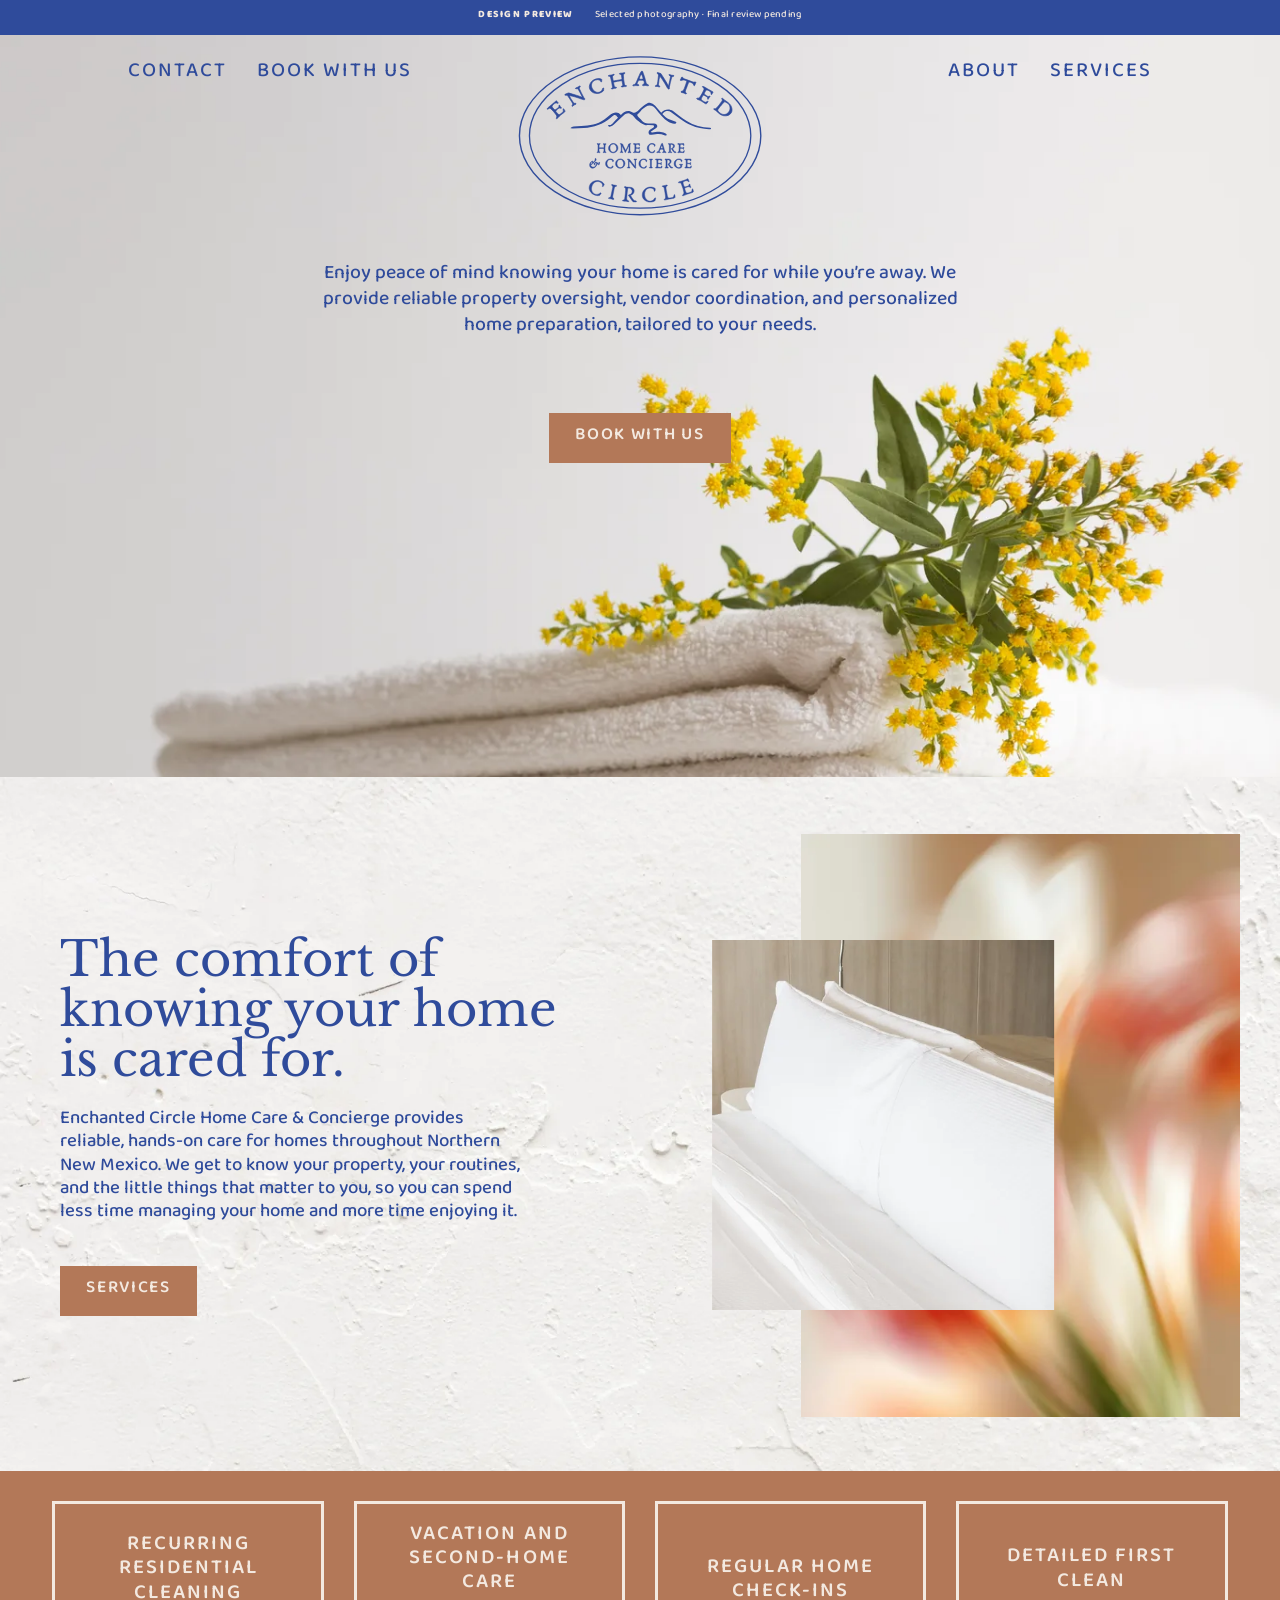
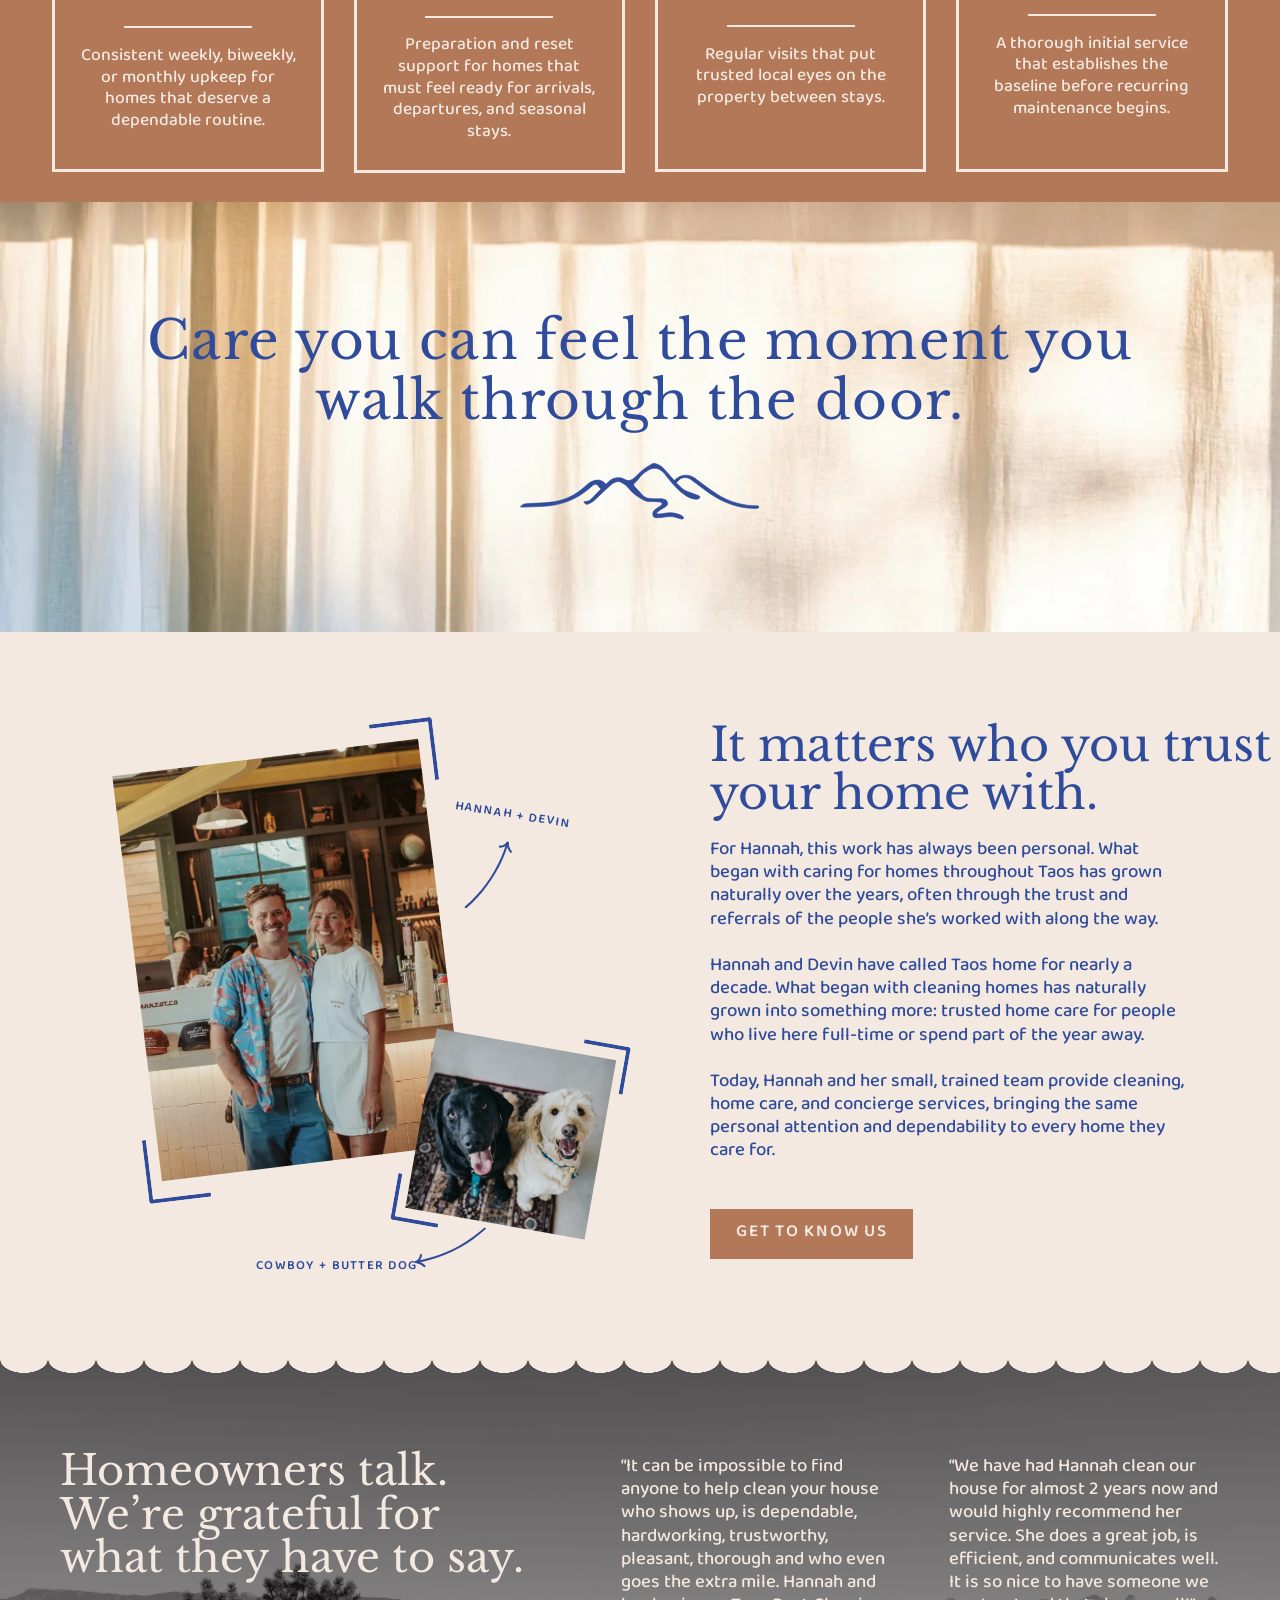
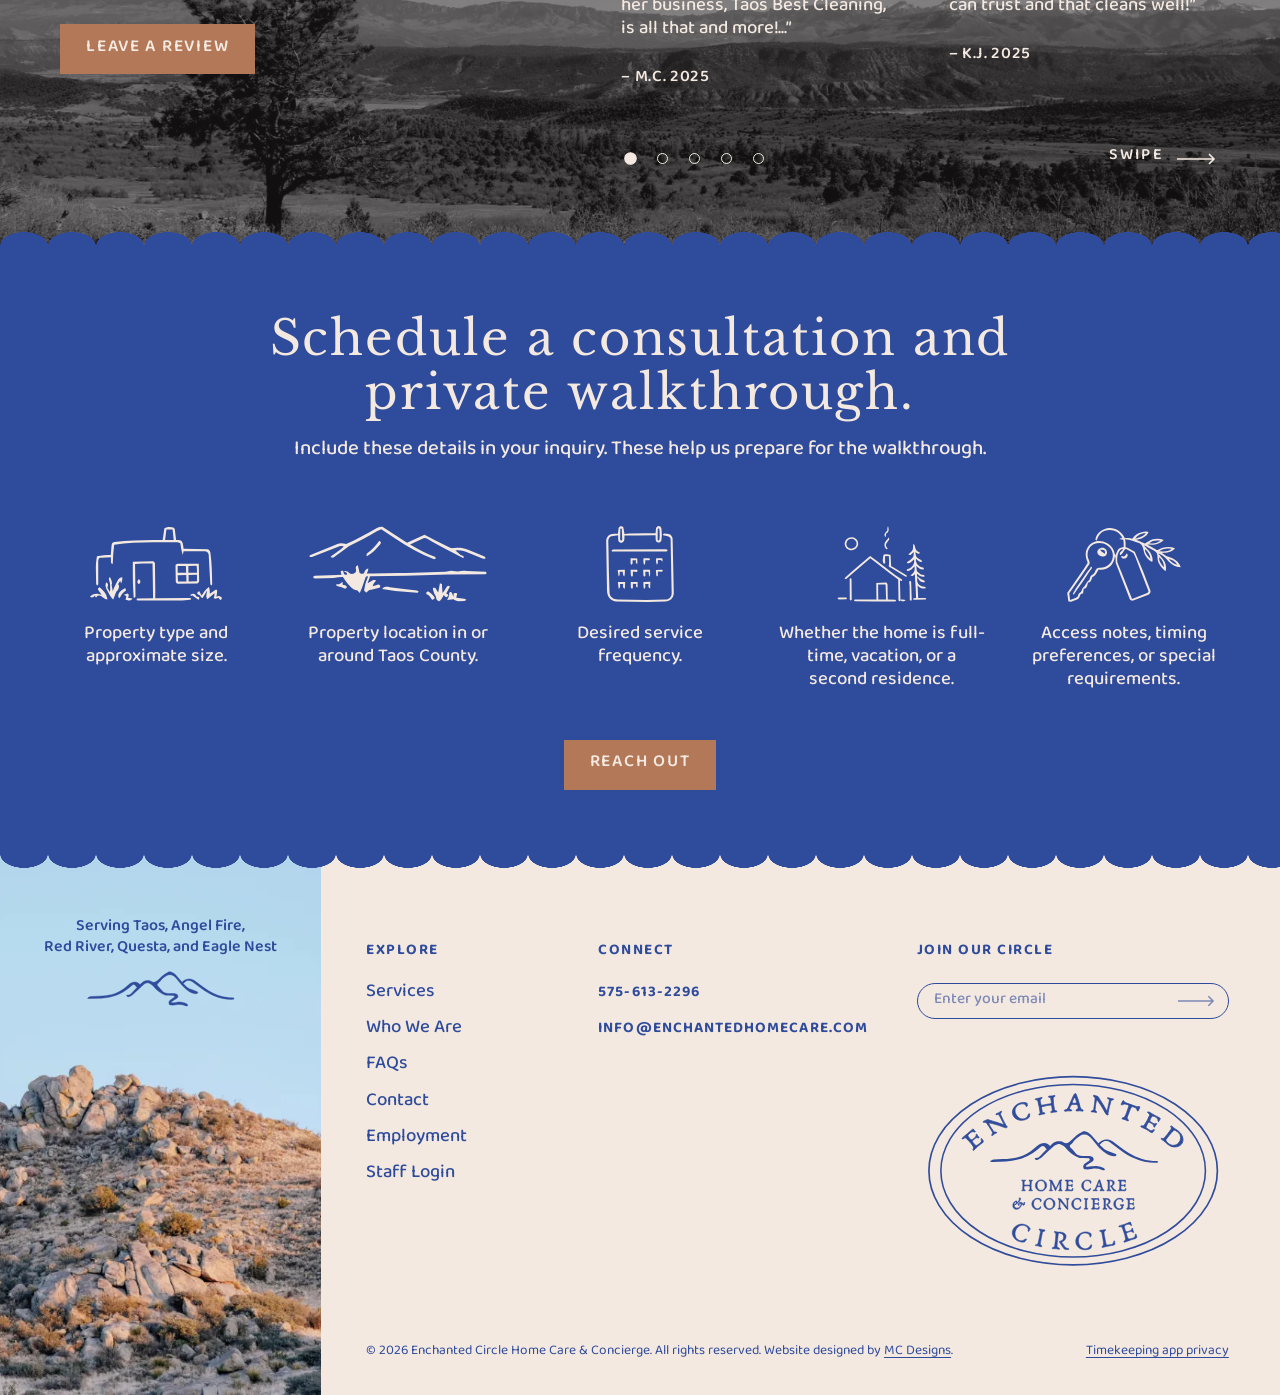
==== commit b41d797c: "Link MC Designs in the footer credit to mollycostanza.com Co-Authored-By: Claude Opus 5.5 <noreply@a" ====
--- a/index.html
+++ b/index.html
@@ -13,4 +13,4 @@
 <figure class="review"><blockquote><p>“Hannah is top notch. Her attention to detail in my home is unparalleled and the job performed always exceeds expectations. She is professional, trustworthy and dependable.”</p></blockquote><figcaption>– W.G.</figcaption></figure>
 </div><div class="reviews-controls"><button class="reviews-prev" type="button" aria-label="Previous reviews"><svg viewBox="0 0 40 12" aria-hidden="true"><path d="M39 6H2M7 1 2 6l5 5"/></svg></button><button class="reviews-next" type="button" aria-label="Next reviews">Swipe <svg viewBox="0 0 40 12" aria-hidden="true"><path d="M1 6h37M33 1l5 5-5 5"/></svg></button></div></div></div></section>
 <section class="walkthrough"><h2>Schedule a consultation and<br> private walkthrough.</h2><p class="walkthrough-lede">Include these details in your inquiry. These help us prepare for the walkthrough.</p><ul class="walkthrough-list"><li><img src="assets/icons/doodle-adobe.svg" alt="" width="133" height="77">Property type and approximate size.</li><li><img src="assets/icons/doodle-mountain.svg" alt="" width="163" height="70">Property location in or around Taos County.</li><li><img src="assets/icons/doodle-calendar.svg" alt="" width="75" height="85">Desired service frequency.</li><li><img src="assets/icons/doodle-cabin.svg" alt="" width="107" height="92">Whether the home is full-time, vacation, or a second residence.</li><li><img src="assets/icons/doodle-keys.svg" alt="" width="123" height="83">Access notes, timing preferences, or special requirements.</li></ul><a class="button" href="mailto:info@enchantedhomecare.com?subject=Consultation%20and%20walkthrough">Reach out</a></section>
-</main><footer class="site-footer"><div class="footer-place"><img class="footer-place-photo" src="assets/photos/rocky-desert-480.webp" srcset="assets/photos/rocky-desert-480.webp 480w, assets/photos/rocky-desert-960.webp 960w" sizes="(max-width: 760px) 100vw, 25vw" width="960" height="1440" loading="lazy" decoding="async" alt=""><p>Serving Taos, Angel Fire,<br> Red River, Questa, and Eagle Nest</p><img class="footer-place-mark" src="assets/mountain-blue.svg" alt="" width="1000" height="266"></div><div class="footer-main"><nav class="footer-col" aria-labelledby="footer-explore"><h2 id="footer-explore">Explore</h2><ul><li><a href="services.html">Services</a></li><li><a href="about.html">Who We Are</a></li><li><a href="services.html#faqs">FAQs</a></li><li><a href="contact.html">Contact</a></li><li><a href="employment.html">Employment</a></li><li><a href="https://staff.enchantedhomecare.com/">Staff Login</a></li></ul></nav><div class="footer-col footer-connect"><h2>Connect</h2><ul><li><a href="tel:+15756132296">575-613-2296</a></li><li><a href="mailto:info@enchantedhomecare.com">info@enchantedhomecare.com</a></li></ul></div><div class="footer-col footer-join"><h2 id="footer-join">Join our circle</h2><form class="join-form" action="#" method="post" novalidate aria-labelledby="footer-join"><label class="visually-hidden" for="join-email">Email address</label><input id="join-email" name="email" type="email" inputmode="email" autocomplete="email" placeholder="Enter your email" required maxlength="254"><input class="join-trap" name="company" type="text" tabindex="-1" autocomplete="off" aria-hidden="true"><button type="submit" aria-label="Join the email list"><svg viewBox="0 0 40 12" aria-hidden="true"><path d="M1 6h37M33 1l5 5-5 5"/></svg></button></form><p class="join-status" role="status" aria-live="polite"></p><a class="footer-logo" href="index.html" aria-label="Enchanted Circle home"><img src="assets/logo.svg" alt="" width="332" height="224"></a></div><div class="footer-legal"><p>© 2026 Enchanted Circle Home Care &amp; Concierge. All rights reserved. Website designed by MC Designs.</p><a href="privacy-timekeeping.html">Timekeeping app privacy</a></div></div></footer><script src="assets/site.js" defer></script></body></html>
+</main><footer class="site-footer"><div class="footer-place"><img class="footer-place-photo" src="assets/photos/rocky-desert-480.webp" srcset="assets/photos/rocky-desert-480.webp 480w, assets/photos/rocky-desert-960.webp 960w" sizes="(max-width: 760px) 100vw, 25vw" width="960" height="1440" loading="lazy" decoding="async" alt=""><p>Serving Taos, Angel Fire,<br> Red River, Questa, and Eagle Nest</p><img class="footer-place-mark" src="assets/mountain-blue.svg" alt="" width="1000" height="266"></div><div class="footer-main"><nav class="footer-col" aria-labelledby="footer-explore"><h2 id="footer-explore">Explore</h2><ul><li><a href="services.html">Services</a></li><li><a href="about.html">Who We Are</a></li><li><a href="services.html#faqs">FAQs</a></li><li><a href="contact.html">Contact</a></li><li><a href="employment.html">Employment</a></li><li><a href="https://staff.enchantedhomecare.com/">Staff Login</a></li></ul></nav><div class="footer-col footer-connect"><h2>Connect</h2><ul><li><a href="tel:+15756132296">575-613-2296</a></li><li><a href="mailto:info@enchantedhomecare.com">info@enchantedhomecare.com</a></li></ul></div><div class="footer-col footer-join"><h2 id="footer-join">Join our circle</h2><form class="join-form" action="#" method="post" novalidate aria-labelledby="footer-join"><label class="visually-hidden" for="join-email">Email address</label><input id="join-email" name="email" type="email" inputmode="email" autocomplete="email" placeholder="Enter your email" required maxlength="254"><input class="join-trap" name="company" type="text" tabindex="-1" autocomplete="off" aria-hidden="true"><button type="submit" aria-label="Join the email list"><svg viewBox="0 0 40 12" aria-hidden="true"><path d="M1 6h37M33 1l5 5-5 5"/></svg></button></form><p class="join-status" role="status" aria-live="polite"></p><a class="footer-logo" href="index.html" aria-label="Enchanted Circle home"><img src="assets/logo.svg" alt="" width="332" height="224"></a></div><div class="footer-legal"><p>© 2026 Enchanted Circle Home Care &amp; Concierge. All rights reserved. Website designed by <a href="https://mollycostanza.com/" target="_blank" rel="noopener">MC Designs</a>.</p><a href="privacy-timekeeping.html">Timekeeping app privacy</a></div></div></footer><script src="assets/site.js" defer></script></body></html>
--- a/styles.css
+++ b/styles.css
@@ -435,6 +435,7 @@
 .reviews-dots[hidden]{display:none}
 /* Gentle fade-in (added by site.js only when motion is allowed) */
 .reveal{opacity:0;translate:0 18px;transition:opacity .8s ease,translate .8s ease}
+.care-squares>a.reveal{transition:opacity .8s ease,translate .8s ease,background-color .2s}
 .reveal.is-visible{opacity:1;translate:0 0}
 @media(prefers-reduced-motion:reduce){
   .reveal{opacity:1;translate:none;transition:none}
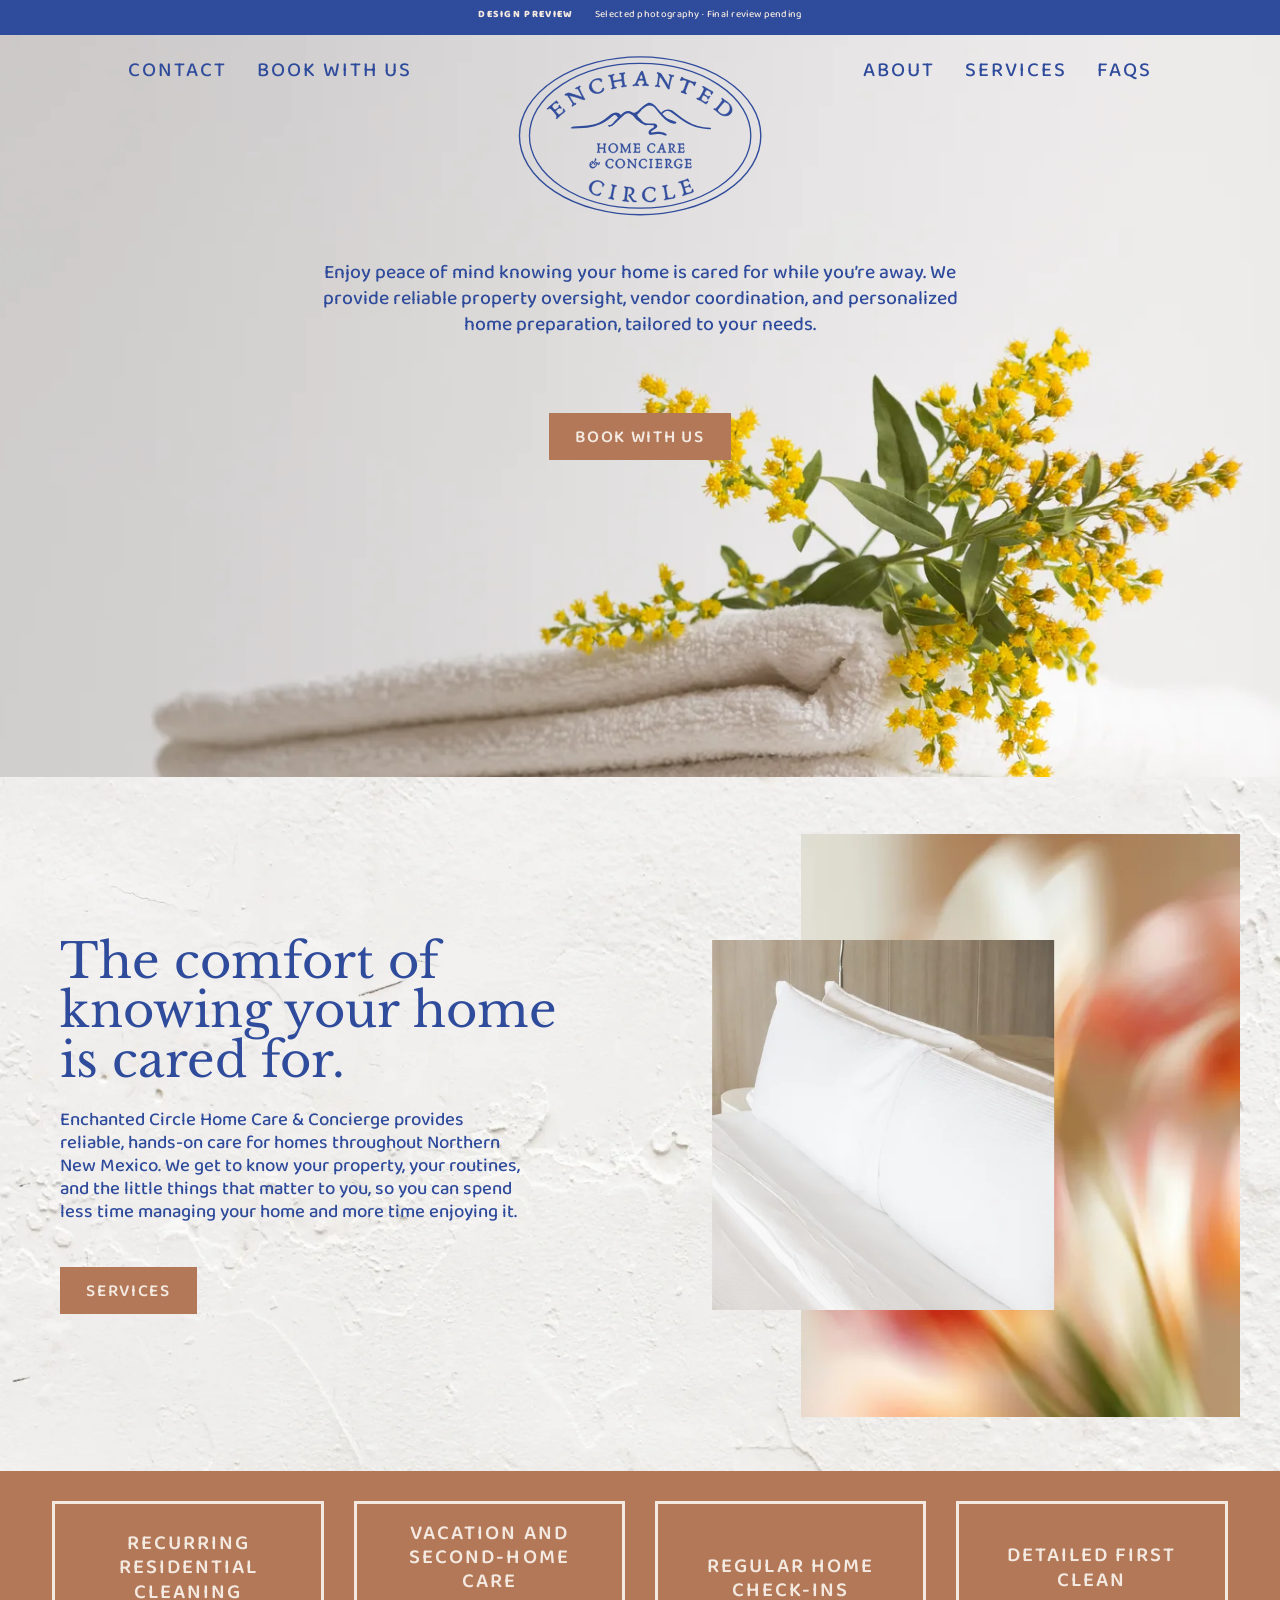
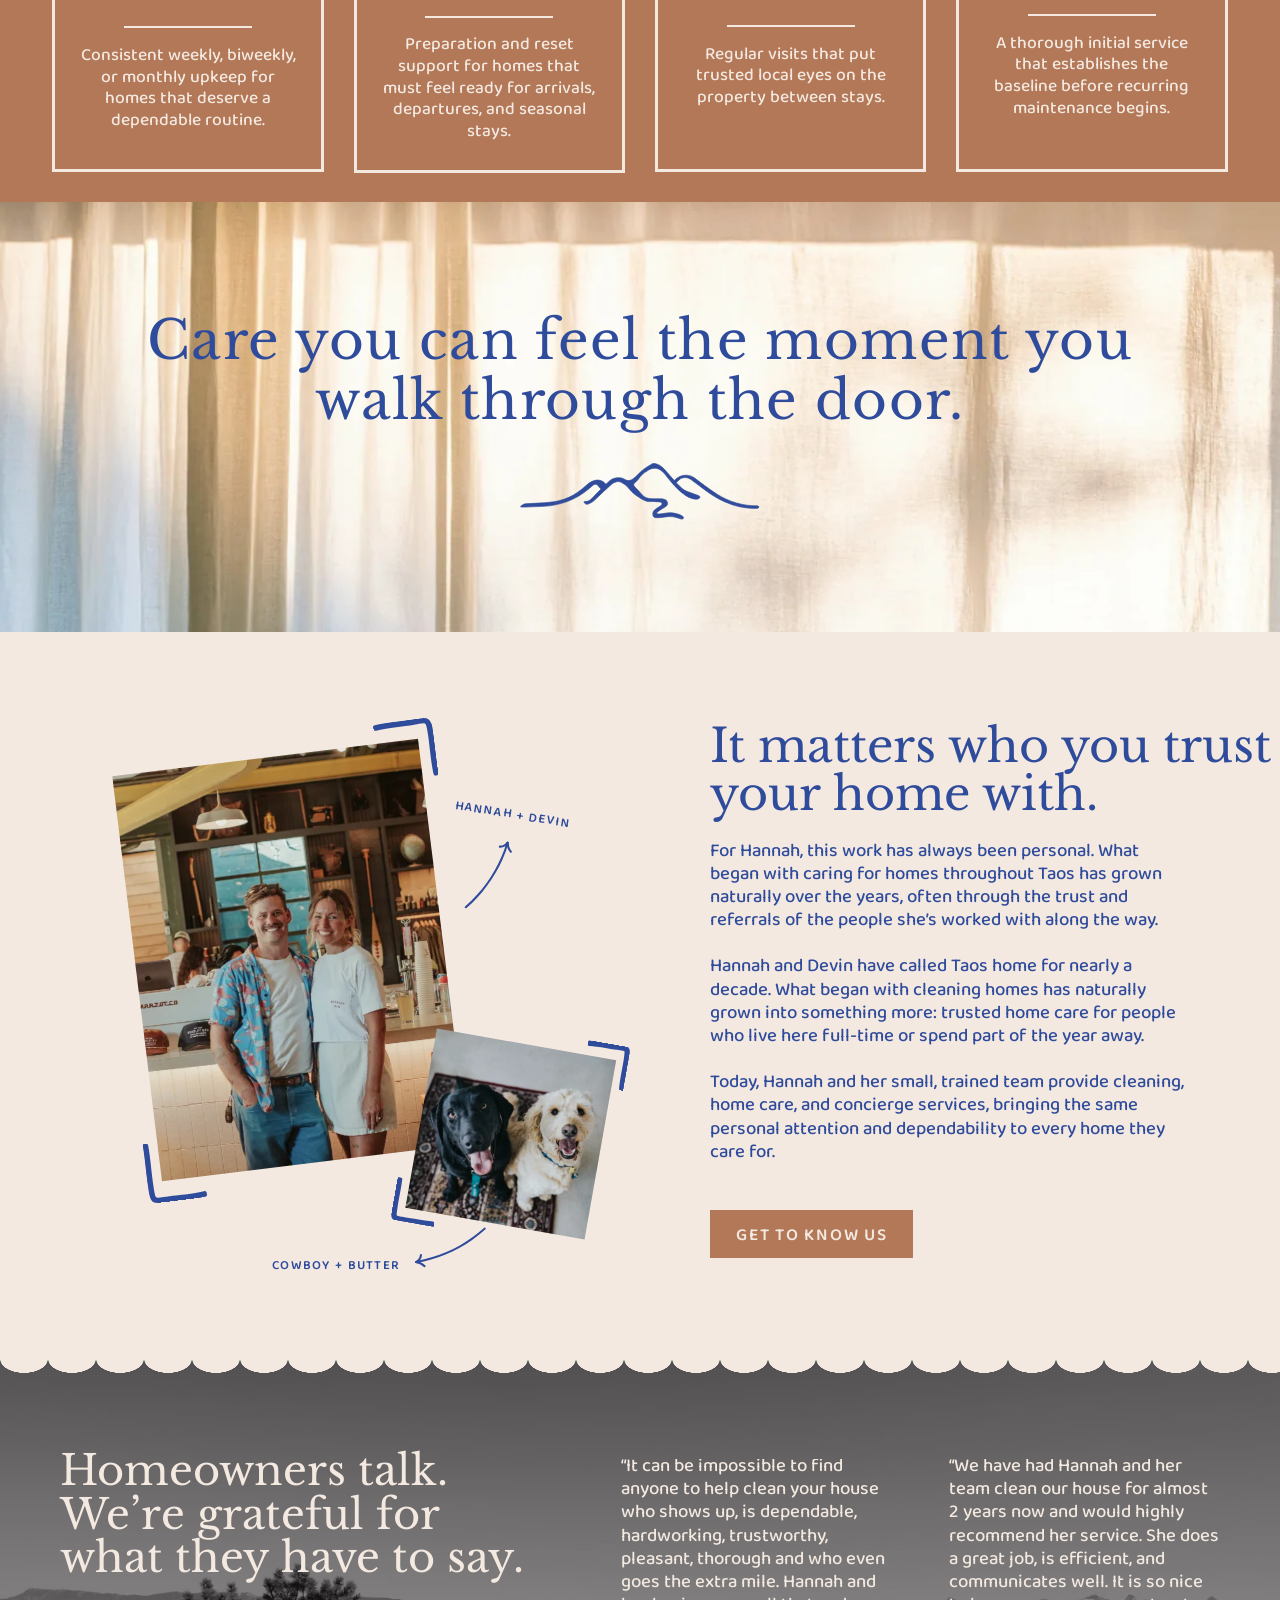
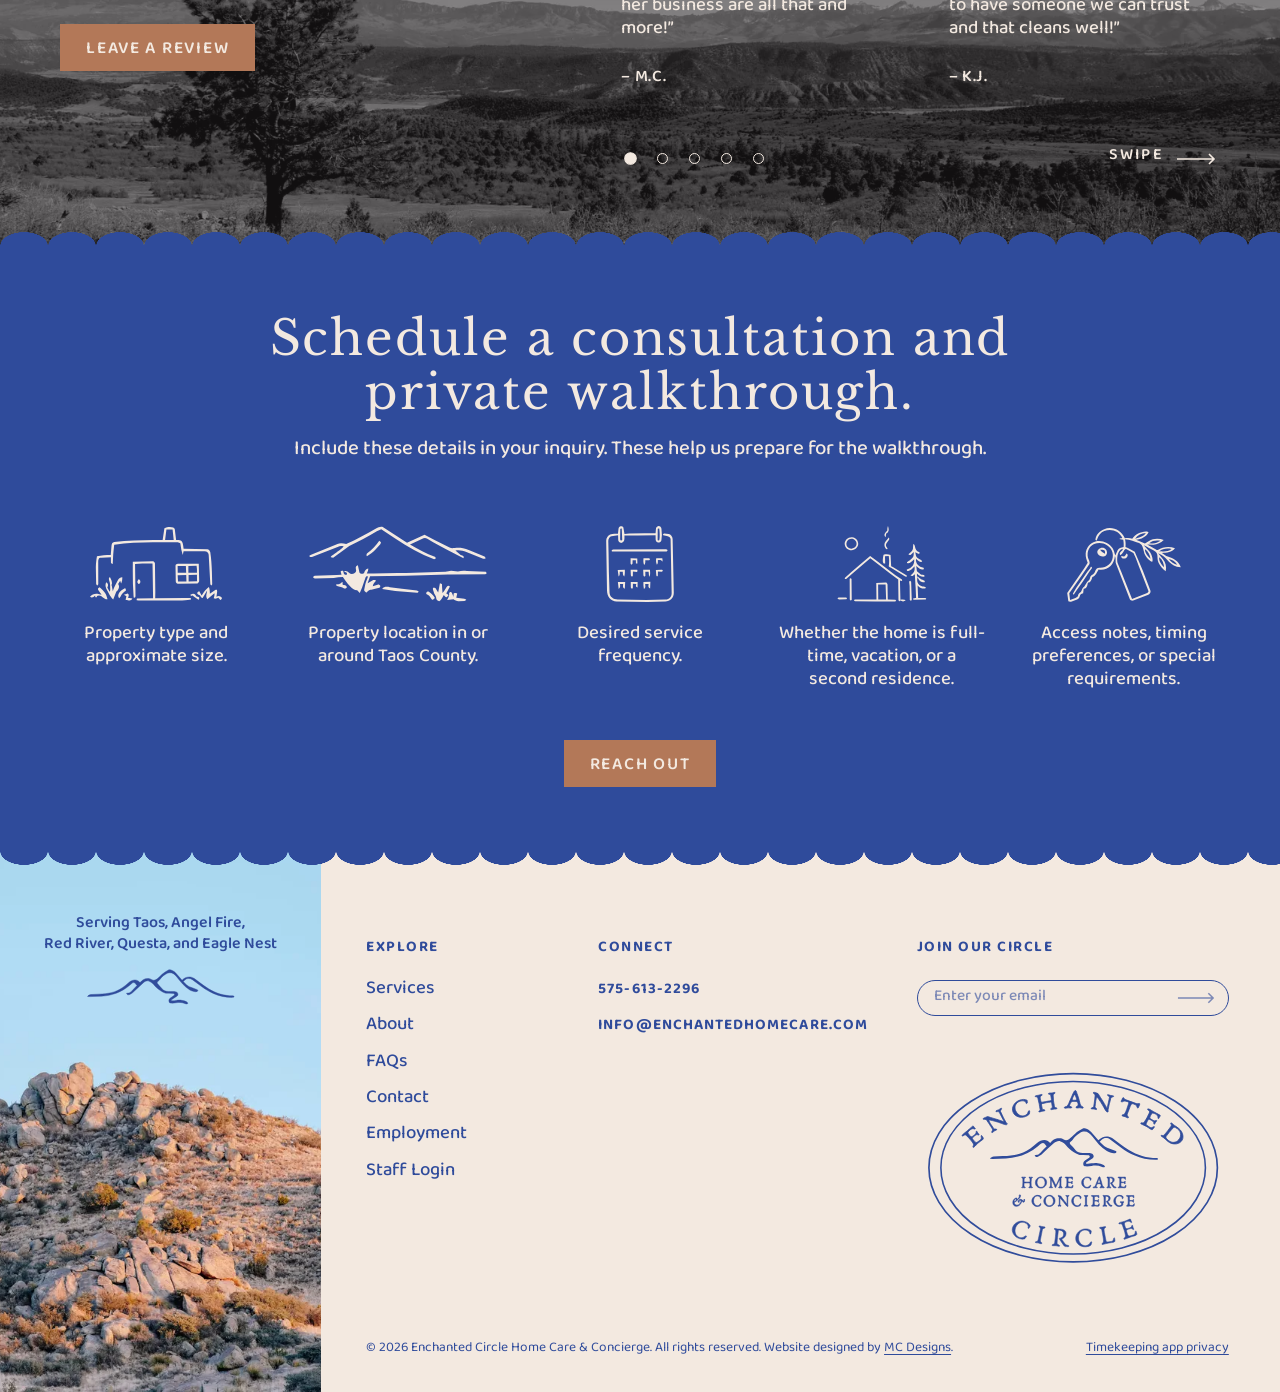
==== commit 34844866: "Apply Hannah's Nov 14 notes: home round 2, contact, services, about, FAQs - Home: center button text" ====
--- a/index.html
+++ b/index.html
@@ -1,16 +1,16 @@
-<!doctype html><html lang="en"><head><meta charset="utf-8"><meta name="viewport" content="width=device-width,initial-scale=1"><meta name="robots" content="noindex,nofollow"><meta name="description" content="Enchanted Circle Home Care &amp; Concierge provides reliable property oversight, vendor coordination, and personalized home preparation in Northern New Mexico."><title>Home | Enchanted Circle</title><link rel="preconnect" href="https://fonts.googleapis.com"><link rel="preconnect" href="https://fonts.gstatic.com" crossorigin><link rel="stylesheet" href="https://fonts.googleapis.com/css2?family=Baloo+Tammudu+2:wght@400..800&amp;family=Libre+Baskerville:wght@400;700&amp;display=swap"><link rel="stylesheet" href="styles.css"><link rel="icon" href="favicon.ico" sizes="16x16 32x32 48x48"><link rel="icon" type="image/png" href="favicon-32x32.png" sizes="32x32"><link rel="icon" type="image/svg+xml" href="favicon.svg" sizes="any"></head><body class="home"><a class="skip" href="#main">Skip to content</a><div class="draft-banner">DESIGN PREVIEW <span>Selected photography · Final review pending</span></div><header class="site-header site-header--overlay"><nav class="site-nav site-nav-left" aria-label="Contact and booking"><a href="contact.html">Contact</a><a href="mailto:info@enchantedhomecare.com?subject=Booking%20inquiry">Book with us</a></nav><a class="site-logo" href="index.html" aria-label="Enchanted Circle home"><img src="assets/logo.svg" alt="Enchanted Circle Home Care &amp; Concierge" width="277" height="186"></a><nav class="site-nav site-nav-right" aria-label="Main navigation"><a href="about.html">About</a><a href="services.html">Services</a></nav></header><main id="main">
+<!doctype html><html lang="en"><head><meta charset="utf-8"><meta name="viewport" content="width=device-width,initial-scale=1"><meta name="robots" content="noindex,nofollow"><meta name="description" content="Enchanted Circle Home Care &amp; Concierge provides reliable property oversight, vendor coordination, and personalized home preparation in Northern New Mexico."><title>Home | Enchanted Circle</title><link rel="preconnect" href="https://fonts.googleapis.com"><link rel="preconnect" href="https://fonts.gstatic.com" crossorigin><link rel="stylesheet" href="https://fonts.googleapis.com/css2?family=Baloo+Tammudu+2:wght@400..800&amp;family=Libre+Baskerville:wght@400;700&amp;display=swap"><link rel="stylesheet" href="styles.css"><link rel="icon" href="favicon.ico" sizes="16x16 32x32 48x48"><link rel="icon" type="image/png" href="favicon-32x32.png" sizes="32x32"><link rel="icon" type="image/svg+xml" href="favicon.svg" sizes="any"></head><body class="home"><a class="skip" href="#main">Skip to content</a><div class="draft-banner">DESIGN PREVIEW <span>Selected photography · Final review pending</span></div><header class="site-header site-header--overlay"><nav class="site-nav site-nav-left" aria-label="Contact and booking"><a href="contact.html">Contact</a><a href="mailto:info@enchantedhomecare.com?subject=Booking%20inquiry">Book with us</a></nav><a class="site-logo" href="index.html" aria-label="Enchanted Circle home"><img src="assets/logo.svg" alt="Enchanted Circle Home Care &amp; Concierge" width="277" height="186"></a><nav class="site-nav site-nav-right" aria-label="Main navigation"><a href="about.html">About</a><a href="services.html">Services</a><a href="faqs.html">FAQs</a></nav></header><main id="main">
 <section class="hero"><img class="hero-photo" src="assets/photos/hero-linens-1600.webp" srcset="assets/photos/hero-linens-480.webp 480w, assets/photos/hero-linens-960.webp 960w, assets/photos/hero-linens-1600.webp 1600w, assets/photos/hero-linens-2400.webp 2400w" sizes="(max-width: 760px) 100vw, 118vw" width="3840" height="5760" loading="eager" decoding="async" fetchpriority="high" alt="A stack of white towels topped with yellow flowers"><div class="hero-copy"><h1 class="visually-hidden">Enchanted Circle Home Care &amp; Concierge</h1><p>Enjoy peace of mind knowing your home is cared for while you’re away. We provide reliable property oversight, vendor coordination, and personalized home preparation, tailored to your needs.</p><a class="button" href="mailto:info@enchantedhomecare.com?subject=Booking%20inquiry">Book with us</a></div></section>
 <section class="comfort"><div class="comfort-copy"><h2>The comfort of knowing your home is cared for.</h2><p>Enchanted Circle Home Care &amp; Concierge provides reliable, hands-on care for homes throughout Northern New Mexico. We get to know your property, your routines, and the little things that matter to you, so you can spend less time managing your home and more time enjoying it.</p><a class="button" href="services.html">Services</a></div><div class="comfort-art"><img class="comfort-florals" src="assets/photos/soft-florals-960.webp" srcset="assets/photos/soft-florals-480.webp 480w, assets/photos/soft-florals-960.webp 960w, assets/photos/soft-florals-1600.webp 1600w" sizes="(max-width: 760px) 80vw, 31vw" width="6000" height="7966" loading="lazy" decoding="async" alt="Softly focused flowers and green stems in warm light"><img class="comfort-pillows" src="assets/photos/quiet-bedroom-960.webp" srcset="assets/photos/quiet-bedroom-480.webp 480w, assets/photos/quiet-bedroom-960.webp 960w, assets/photos/quiet-bedroom-1600.webp 1600w" sizes="(max-width: 760px) 62vw, 24vw" width="3648" height="5472" loading="lazy" decoding="async" alt="Crisp white pillows and bed linen"></div></section>
 <section class="care-squares" aria-label="Ways we care for your home"><a href="services.html#service-02"><h3>Recurring residential cleaning</h3><span class="square-rule" aria-hidden="true"></span><p>Consistent weekly, biweekly, or monthly upkeep for homes that deserve a dependable routine.</p></a><a href="services.html#service-03"><h3>Vacation and second-home care</h3><span class="square-rule" aria-hidden="true"></span><p>Preparation and reset support for homes that must feel ready for arrivals, departures, and seasonal stays.</p></a><a href="services.html#service-04"><h3>Regular home check-ins</h3><span class="square-rule" aria-hidden="true"></span><p>Regular visits that put trusted local eyes on the property between stays.</p></a><a href="services.html#service-01"><h3>Detailed first clean</h3><span class="square-rule" aria-hidden="true"></span><p>A thorough initial service that establishes the baseline before recurring maintenance begins.</p></a></section>
 <section class="moment"><h2>Care you can feel the moment you<br> walk through the door.</h2><img class="moment-mark" src="assets/mountain-blue.svg" alt="" width="1000" height="266"></section>
-<section class="people"><div class="people-art"><figure class="snap snap-people"><img src="assets/photos/hannah-devin-960.webp" srcset="assets/photos/hannah-devin-480.webp 480w, assets/photos/hannah-devin-960.webp 960w, assets/photos/hannah-devin-1440.webp 1440w" sizes="(max-width: 760px) 50vw, 27vw" width="1440" height="1800" loading="lazy" decoding="async" alt="A smiling couple standing in a café"></figure><figure class="snap snap-dogs"><img src="assets/photos/cowboy-butter-480.webp" srcset="assets/photos/cowboy-butter-480.webp 480w, assets/photos/cowboy-butter-960.webp 960w" sizes="(max-width: 760px) 30vw, 16vw" width="960" height="960" loading="lazy" decoding="async" alt="A black Labrador and a cream doodle sitting on a rug"></figure><span class="tag tag-people" aria-hidden="true">Hannah + Devin</span><img class="tag-arrow tag-arrow-people" src="assets/icons/arrow-up.svg" alt="" width="57" height="81"><span class="tag tag-dogs" aria-hidden="true">Cowboy + Butter Dog</span><img class="tag-arrow tag-arrow-dogs" src="assets/icons/arrow-down.svg" alt="" width="87" height="49"></div><div class="people-copy"><h2>It matters who you trust<br> your home with.</h2><p>For Hannah, this work has always been personal. What began with caring for homes throughout Taos has grown naturally over the years, often through the trust and referrals of the people she’s worked with along the way.</p><p>Hannah and Devin have called Taos home for nearly a decade. What began with cleaning homes has naturally grown into something more: trusted home care for people who live here full-time or spend part of the year away.</p><p>Today, Hannah and her small, trained team provide cleaning, home care, and concierge services, bringing the same personal attention and dependability to every home they care for.</p><a class="button" href="about.html">Get to know us</a></div></section>
+<section class="people"><div class="people-art"><figure class="snap snap-people"><img src="assets/photos/hannah-devin-960.webp" srcset="assets/photos/hannah-devin-480.webp 480w, assets/photos/hannah-devin-960.webp 960w, assets/photos/hannah-devin-1440.webp 1440w" sizes="(max-width: 760px) 50vw, 27vw" width="1440" height="1800" loading="lazy" decoding="async" alt="A smiling couple standing in a café"></figure><figure class="snap snap-dogs"><img src="assets/photos/cowboy-butter-480.webp" srcset="assets/photos/cowboy-butter-480.webp 480w, assets/photos/cowboy-butter-960.webp 960w" sizes="(max-width: 760px) 30vw, 16vw" width="960" height="960" loading="lazy" decoding="async" alt="A black Labrador and a cream doodle sitting on a rug"></figure><span class="tag tag-people" aria-hidden="true">Hannah + Devin</span><img class="tag-arrow tag-arrow-people" src="assets/icons/arrow-up.svg" alt="" width="57" height="81"><span class="tag tag-dogs" aria-hidden="true">Cowboy + Butter</span><img class="tag-arrow tag-arrow-dogs" src="assets/icons/arrow-down.svg" alt="" width="87" height="49"></div><div class="people-copy"><h2>It matters who you trust<br> your home with.</h2><p>For Hannah, this work has always been personal. What began with caring for homes throughout Taos has grown naturally over the years, often through the trust and referrals of the people she’s worked with along the way.</p><p>Hannah and Devin have called Taos home for nearly a decade. What began with cleaning homes has naturally grown into something more: trusted home care for people who live here full-time or spend part of the year away.</p><p>Today, Hannah and her small, trained team provide cleaning, home care, and concierge services, bringing the same personal attention and dependability to every home they care for.</p><a class="button" href="about.html">Get to know us</a></div></section>
 <section class="reviews" aria-labelledby="reviews-title"><img class="reviews-bg" src="assets/photos/taos-landscape-1600.webp" srcset="assets/photos/taos-landscape-960.webp 960w, assets/photos/taos-landscape-1600.webp 1600w" sizes="100vw" width="1600" height="1009" loading="lazy" decoding="async" alt=""><div class="reviews-inner"><div class="reviews-intro"><h2 id="reviews-title">Homeowners talk.<br> We’re grateful for<br> what they have to say.</h2><a class="button" href="https://share.google/oeSkpohgW9FTx4liO" target="_blank" rel="noopener">Leave a review</a></div><div class="reviews-carousel"><div class="reviews-track" tabindex="0" role="region" aria-label="Homeowner reviews (scroll for more)">
-<figure class="review"><blockquote><p>“It can be impossible to find anyone to help clean your house who shows up, is dependable, hardworking, trustworthy, pleasant, thorough and who even goes the extra mile. Hannah and her business, Taos Best Cleaning, is all that and more!...”</p></blockquote><figcaption>– M.C. 2025</figcaption></figure>
-<figure class="review"><blockquote><p>“We have had Hannah clean our house for almost 2 years now and would highly recommend her service. She does a great job, is efficient, and communicates well. It is so nice to have someone we can trust and that cleans well!”</p></blockquote><figcaption>– K.J. 2025</figcaption></figure>
+<figure class="review"><blockquote><p>“It can be impossible to find anyone to help clean your house who shows up, is dependable, hardworking, trustworthy, pleasant, thorough and who even goes the extra mile. Hannah and her business are all that and more!”</p></blockquote><figcaption>– M.C.</figcaption></figure>
+<figure class="review"><blockquote><p>“We have had Hannah and her team clean our house for almost 2 years now and would highly recommend her service. She does a great job, is efficient, and communicates well. It is so nice to have someone we can trust and that cleans well!”</p></blockquote><figcaption>– K.J.</figcaption></figure>
 <figure class="review"><blockquote><p>“Hannah and crew did a great job cleaning our home before our Thanksgiving vacation. She pays attention to details and even took the time to clean out our fireplace. Thank you.”</p></blockquote><figcaption>– J.H.</figcaption></figure>
 <figure class="review"><blockquote><p>“Hannah is the real deal. She is efficient and detail oriented.. She communicates clearly, and is prompt with her schedule. I’ve used many services over the years and Hannah’s is truly one of the best.”</p></blockquote><figcaption>– C.P.</figcaption></figure>
 <figure class="review"><blockquote><p>“Hannah is Incredibly professional, on a level that is rare in Taos. Trust worthy. Fantastic communication and above all else, excellent and detail oriented. Highly recommend!!”</p></blockquote><figcaption>– J.E.</figcaption></figure>
 <figure class="review"><blockquote><p>“Hannah is top notch. Her attention to detail in my home is unparalleled and the job performed always exceeds expectations. She is professional, trustworthy and dependable.”</p></blockquote><figcaption>– W.G.</figcaption></figure>
 </div><div class="reviews-controls"><button class="reviews-prev" type="button" aria-label="Previous reviews"><svg viewBox="0 0 40 12" aria-hidden="true"><path d="M39 6H2M7 1 2 6l5 5"/></svg></button><button class="reviews-next" type="button" aria-label="Next reviews">Swipe <svg viewBox="0 0 40 12" aria-hidden="true"><path d="M1 6h37M33 1l5 5-5 5"/></svg></button></div></div></div></section>
 <section class="walkthrough"><h2>Schedule a consultation and<br> private walkthrough.</h2><p class="walkthrough-lede">Include these details in your inquiry. These help us prepare for the walkthrough.</p><ul class="walkthrough-list"><li><img src="assets/icons/doodle-adobe.svg" alt="" width="133" height="77">Property type and approximate size.</li><li><img src="assets/icons/doodle-mountain.svg" alt="" width="163" height="70">Property location in or around Taos County.</li><li><img src="assets/icons/doodle-calendar.svg" alt="" width="75" height="85">Desired service frequency.</li><li><img src="assets/icons/doodle-cabin.svg" alt="" width="107" height="92">Whether the home is full-time, vacation, or a second residence.</li><li><img src="assets/icons/doodle-keys.svg" alt="" width="123" height="83">Access notes, timing preferences, or special requirements.</li></ul><a class="button" href="mailto:info@enchantedhomecare.com?subject=Consultation%20and%20walkthrough">Reach out</a></section>
-</main><footer class="site-footer"><div class="footer-place"><img class="footer-place-photo" src="assets/photos/rocky-desert-480.webp" srcset="assets/photos/rocky-desert-480.webp 480w, assets/photos/rocky-desert-960.webp 960w" sizes="(max-width: 760px) 100vw, 25vw" width="960" height="1440" loading="lazy" decoding="async" alt=""><p>Serving Taos, Angel Fire,<br> Red River, Questa, and Eagle Nest</p><img class="footer-place-mark" src="assets/mountain-blue.svg" alt="" width="1000" height="266"></div><div class="footer-main"><nav class="footer-col" aria-labelledby="footer-explore"><h2 id="footer-explore">Explore</h2><ul><li><a href="services.html">Services</a></li><li><a href="about.html">Who We Are</a></li><li><a href="services.html#faqs">FAQs</a></li><li><a href="contact.html">Contact</a></li><li><a href="employment.html">Employment</a></li><li><a href="https://staff.enchantedhomecare.com/">Staff Login</a></li></ul></nav><div class="footer-col footer-connect"><h2>Connect</h2><ul><li><a href="tel:+15756132296">575-613-2296</a></li><li><a href="mailto:info@enchantedhomecare.com">info@enchantedhomecare.com</a></li></ul></div><div class="footer-col footer-join"><h2 id="footer-join">Join our circle</h2><form class="join-form" action="#" method="post" novalidate aria-labelledby="footer-join"><label class="visually-hidden" for="join-email">Email address</label><input id="join-email" name="email" type="email" inputmode="email" autocomplete="email" placeholder="Enter your email" required maxlength="254"><input class="join-trap" name="company" type="text" tabindex="-1" autocomplete="off" aria-hidden="true"><button type="submit" aria-label="Join the email list"><svg viewBox="0 0 40 12" aria-hidden="true"><path d="M1 6h37M33 1l5 5-5 5"/></svg></button></form><p class="join-status" role="status" aria-live="polite"></p><a class="footer-logo" href="index.html" aria-label="Enchanted Circle home"><img src="assets/logo.svg" alt="" width="332" height="224"></a></div><div class="footer-legal"><p>© 2026 Enchanted Circle Home Care &amp; Concierge. All rights reserved. Website designed by <a href="https://mollycostanza.com/" target="_blank" rel="noopener">MC Designs</a>.</p><a href="privacy-timekeeping.html">Timekeeping app privacy</a></div></div></footer><script src="assets/site.js" defer></script></body></html>
+</main><footer class="site-footer"><div class="footer-place"><img class="footer-place-photo" src="assets/photos/rocky-desert-480.webp" srcset="assets/photos/rocky-desert-480.webp 480w, assets/photos/rocky-desert-960.webp 960w, assets/photos/rocky-desert-1440.webp 1440w" sizes="(max-width: 760px) 100vw, 25vw" width="960" height="1440" loading="lazy" decoding="async" alt=""><p>Serving Taos, Angel Fire,<br> Red River, Questa, and Eagle Nest</p><img class="footer-place-mark" src="assets/mountain-blue.svg" alt="" width="1000" height="266"></div><div class="footer-main"><nav class="footer-col" aria-labelledby="footer-explore"><h2 id="footer-explore">Explore</h2><ul><li><a href="services.html">Services</a></li><li><a href="about.html">About</a></li><li><a href="faqs.html">FAQs</a></li><li><a href="contact.html">Contact</a></li><li><a href="employment.html">Employment</a></li><li><a href="https://staff.enchantedhomecare.com/">Staff Login</a></li></ul></nav><div class="footer-col footer-connect"><h2>Connect</h2><ul><li><a href="tel:+15756132296">575-613-2296</a></li><li><a href="mailto:info@enchantedhomecare.com">info@enchantedhomecare.com</a></li></ul></div><div class="footer-col footer-join"><h2 id="footer-join">Join our circle</h2><form class="join-form" action="#" method="post" novalidate aria-labelledby="footer-join"><label class="visually-hidden" for="join-email">Email address</label><input id="join-email" name="email" type="email" inputmode="email" autocomplete="email" placeholder="Enter your email" required maxlength="254"><input class="join-trap" name="company" type="text" tabindex="-1" autocomplete="off" aria-hidden="true"><button type="submit" aria-label="Join the email list"><svg viewBox="0 0 40 12" aria-hidden="true"><path d="M1 6h37M33 1l5 5-5 5"/></svg></button></form><p class="join-status" role="status" aria-live="polite"></p><a class="footer-logo" href="index.html" aria-label="Enchanted Circle home"><img src="assets/logo.svg" alt="" width="332" height="224"></a></div><div class="footer-legal"><p>© 2026 Enchanted Circle Home Care &amp; Concierge. All rights reserved. Website designed by <a href="https://mollycostanza.com/" target="_blank" rel="noopener">MC Designs</a>.</p><a href="privacy-timekeeping.html">Timekeeping app privacy</a></div></div></footer><script src="assets/site.js" defer></script></body></html>
--- a/styles.css
+++ b/styles.css
@@ -45,65 +45,13 @@
 .page-hero{text-align:center;padding:60px 30px 75px;background:var(--linen)}
 .page-hero h1{margin:25px 0}
 .page-hero>p:not(.eyebrow){max-width:610px;margin-inline:auto;font-size:15px}
-.about-hero{background:radial-gradient(ellipse at 85% 0,#e4e7df 0,transparent 50%),var(--linen);padding-bottom:120px;position:relative;overflow:hidden}
-.wave{position:absolute;height:80px;bottom:-37px;left:-5%;width:110%;background:var(--blue);border-radius:50% 50% 0 0;transform:rotate(-3deg)}
-.story{background:var(--linen);padding:65px 28px 80px;text-align:center}
-.story-inner{max-width:770px;margin:auto}
-.story h2{margin:23px 0 35px}
-.story p{font-size:15px;line-height:1.85}
-.story-pause{font-family:var(--serif);font-size:25px!important;margin-block:30px}
-.signature{font-weight:800;margin-top:35px}
-.signature span{display:block;font-size:12px;font-weight:500}
-.story-gallery{display:grid;grid-template-columns:repeat(3,1fr);gap:20px;background:var(--sage);padding:55px}
-.story-gallery>.photo{min-height:360px}
-.story-gallery>.photo:nth-child(2){margin-top:-20px;margin-bottom:20px}
-.split-cta{display:grid;grid-template-columns:1fr 1fr;gap:80px;padding-block:95px;align-items:center}
-.split-cta>div{max-width:450px}
-.split-cta p{font-size:14px}
-.services-hero{position:relative;min-height:505px;overflow:hidden}
-.services-hero h1,.services-hero>p{position:relative;z-index:1}
-.service-hero-art{position:absolute;inset:240px 0 0;min-height:265px}
-.service-hero-art svg{position:absolute;right:3%;bottom:-60px;width:40%;opacity:.18;max-height:260px}
-.service-list{padding-block:50px}
-.service-row{display:grid;grid-template-columns:.85fr 1fr 1.1fr;gap:50px;align-items:center;padding:60px 0;border-bottom:1px solid #dcd9d0;scroll-margin-top:30px}
-.service-row:last-child{border:0}
-.service-row h2{font-size:clamp(2rem,3vw,3rem);margin-top:20px}
-.service-row .photo{min-height:310px}
-.service-description h3{font-family:var(--serif);font-size:24px;font-weight:400;letter-spacing:-.02em}
-.service-description p{font-size:14px}
-.service-description .button{font-size:9px;gap:12px;padding:13px 17px}
-.extra-care{background:var(--clay);color:#271d18;padding:75px 0}
-.extra-grid{display:grid;grid-template-columns:1fr 1fr;gap:90px;align-items:center}
-.extra-grid h2{margin:25px 0}
-.extra-grid p{font-size:14px;max-width:460px}
-.extra-grid .photo{border-radius:48% 48% 0 0;min-height:400px}
 .faq-list{max-width:960px;padding-block:30px}
 .faq-list article{padding:50px 0;border-bottom:1px solid #d3d6d2}
 .faq-list h2{font-size:clamp(2rem,3vw,2.8rem);margin:20px 0}
 .faq-list p{max-width:760px;font-size:15px;margin-bottom:0}
-.contact-intro{display:grid;grid-template-columns:1fr 1.1fr;gap:90px;align-items:center;padding-block:70px 85px}
-.contact-intro h1{margin:25px 0}
-.contact-intro>div>p:not(.eyebrow){max-width:420px;font-size:15px}
-.contact-details{display:grid;grid-template-columns:1fr 1.2fr;gap:38px 30px;margin:0}
-.contact-details dt{font-size:10px;font-weight:800;letter-spacing:.12em;text-transform:uppercase;margin-bottom:12px}
-.contact-details dd{font-size:13px;margin:0;overflow-wrap:anywhere}
-.contact-photo{min-height:380px}
-.contact-photo svg{margin:auto;max-width:800px}
-.contact-conversation{background:var(--blue);color:var(--linen);padding:90px 0}
-.conversation-grid{display:grid;grid-template-columns:1.15fr .85fr;gap:100px;align-items:center}
-.conversation-grid h2{margin:25px 0}
-.conversation-grid p{font-size:14px}
-.draft-note{border:1px solid #c1cbe6;padding:35px}
-.draft-note h3{font-family:var(--serif);font-size:28px;font-weight:400;margin-top:20px}
-.draft-note .note-fine{font-size:12px;margin-bottom:0}
-.contact-conversation .eyebrow{color:var(--linen)}
 @media(max-width:1100px){
   .section-width{width:calc(100% - 64px)}
   .footer-main{padding-inline:28px;grid-template-columns:.7fr 1.2fr .9fr}
-  .service-row{gap:28px}
-  .contact-intro{gap:45px}
-  .contact-details{grid-template-columns:1fr}
-  .conversation-grid{gap:50px}
 }
 @media(max-width:760px){
   body{font-size:15px}
@@ -117,45 +65,10 @@
   .page-hero{padding:40px 22px 60px}
   .page-hero h1 br{display:none}
   .page-hero>p:not(.eyebrow){font-size:14px}
-  .about-hero{padding-bottom:100px}
-  .story{padding:55px 24px 65px}
-  .story h2 br{display:none}
-  .story p{font-size:14px}
-  .story-gallery{padding:30px 20px;gap:12px;grid-template-columns:1fr 1fr}
-  .story-gallery>.photo{min-height:220px}
-  .story-gallery>.photo:nth-child(2){margin:0}
-  .story-gallery>.photo:last-child{grid-column:1/-1;min-height:260px}
-  .story-gallery .photo svg{padding:5px;min-height:180px}
-  .split-cta{grid-template-columns:1fr;gap:15px;padding-block:65px}
-  .split-cta h2{margin-bottom:15px}
-  .services-hero{min-height:490px}
-  .service-hero-art{inset:310px 0 0;min-height:180px}
-  .service-hero-art svg{width:60%;bottom:-75px}
-  .service-hero-art .photo-note{font-size:8px}
-  .service-list{padding-block:10px}
-  .service-row{grid-template-columns:1fr;gap:25px;padding:50px 0}
-  .service-row h2{font-size:36px;max-width:320px;margin-bottom:0;margin-top:12px}
-  .service-row .photo{min-height:270px}
-  .service-description h3{font-size:26px}
-  .service-description .button{font-size:10px;padding:14px 22px}
-  .extra-care{padding:55px 0}
-  .extra-grid{grid-template-columns:1fr;gap:35px}
-  .extra-grid .photo{min-height:300px;width:90%;margin:auto}
   .faq-list{padding-block:10px}
   .faq-list article{padding:36px 0}
   .faq-list h2{font-size:31px;line-height:1.15}
   .faq-list p{font-size:14px}
-  .contact-intro{grid-template-columns:1fr;gap:45px;padding-block:45px 55px}
-  .contact-intro h1{margin:22px 0}
-  .contact-details{grid-template-columns:1fr 1fr;gap:25px 20px}
-  .contact-details dd{font-size:12px}
-  .contact-details dt{font-size:9px}
-  .contact-photo{min-height:260px}
-  .contact-photo svg{min-height:240px}
-  .contact-conversation{padding:55px 0}
-  .conversation-grid{grid-template-columns:1fr;gap:35px}
-  .conversation-grid h2 br{display:none}
-  .draft-note{padding:25px}
   .photo-note{font-size:8px}
 }
 @media(prefers-reduced-motion:reduce){
@@ -163,24 +76,12 @@
 }
 .eyebrow,.button{font-family:var(--sans)}
 /* Owner-supplied local photography. Source originals are preserved. */
-.service-list{isolation:isolate}
 .photo.has-photo{background:var(--linen)}
 .photo.has-photo>img{display:block;width:100%;height:100%;position:absolute;inset:0;object-fit:cover;object-position:center}
-.about-hero{background:linear-gradient(rgba(243,233,224,.80),rgba(243,233,224,.50)),url('assets/photos/soft-bubbles-1600.webp') center/cover}
-.service-hero-art.has-photo>img{object-position:50% 48%}
-.service-hero-art.has-photo:after{content:"";position:absolute;inset:0;background:linear-gradient(rgba(243,233,224,.98),rgba(243,233,224,.63) 45%,rgba(243,233,224,.05))}
-.service-list{position:relative}
-.service-list:before{content:"";position:absolute;inset:0 -30px;z-index:-1;background:url('assets/photos/plaster-texture-1600.webp') center/cover;opacity:.35}
-.service-row .photo-care.has-photo>img{object-position:48% 45%}
-.service-row .photo-home.has-photo>img{object-position:50% 50%}
-.extra-grid .has-photo>img{object-position:58% 50%}
-.contact-photo.has-photo>img{object-position:50% 47%}
-@media(max-width:760px){
-  .service-hero-art.has-photo>img{object-position:50% 46%}
-  .contact-photo.has-photo>img{object-position:55% 50%}
-}
-@media(max-width:760px){
-  .service-list:before{inset:0 -20px}
+/* Detailed First Clean: square photo, as in the services mockup */
+@media(max-width:760px){
+}
+@media(max-width:760px){
 }
 .policy p+p,.policy p+ul,.policy ul+p{margin-top:1rem}
 .policy ul{max-width:760px;margin:0;padding-left:1.2rem;font-size:15px}
@@ -197,7 +98,10 @@
 body{color:var(--blue);font-family:var(--sans)}
 .visually-hidden{position:absolute!important;width:1px;height:1px;padding:0;margin:-1px;overflow:hidden;clip:rect(0 0 0 0);white-space:nowrap;border:0}
 /* Buttons: clay with cream text, no arrows */
-.button{justify-content:center;gap:0;background:var(--clay);color:var(--linen);font-family:var(--sans);font-weight:600;font-size:clamp(1.0625rem,1.35vw,1.25rem);letter-spacing:.1em;line-height:1;padding:.85em 1.5em .7em;min-height:50px;border:0;border-radius:0}
+/* Baloo Tammudu 2's tall ascent/descent metrics place its capitals about .3em
+   above the middle of the line box, so the top padding gets that much extra
+   (and the bottom that much less) to center the capitals optically. */
+.button{justify-content:center;gap:0;background:var(--clay);color:var(--linen);font-family:var(--sans);font-weight:600;font-size:clamp(1.0625rem,1.35vw,1.25rem);letter-spacing:.1em;line-height:1;padding:calc(15px + .31em) 1.5em calc(15px - .31em);min-height:0;border:0;border-radius:0}
 .button:hover{background:var(--clay-dark);color:var(--linen)}
 .button>span[aria-hidden]{display:none}
 .button-light{background:var(--linen);color:var(--blue)}
@@ -286,9 +190,11 @@
 .people-art{position:relative;width:100%;max-width:760px;aspect-ratio:760/754;justify-self:center}
 .snap{position:absolute;margin:0}
 .snap img{display:block;width:100%;height:100%;object-fit:cover}
-.snap::before,.snap::after{content:"";position:absolute;width:17%;aspect-ratio:1;border:0 solid var(--blue);pointer-events:none}
-.snap::before{top:-5%;right:-5%;border-top-width:4px;border-right-width:4px;border-top-right-radius:3px}
-.snap::after{bottom:-5%;left:-5%;border-bottom-width:4px;border-left-width:4px;border-bottom-left-radius:3px}
+/* Hand-drawn corner brackets: slightly wobbly strokes with a soft, rounded
+   corner. non-scaling-stroke keeps the line weight even when the box stretches. */
+.snap::before,.snap::after{content:"";position:absolute;width:17%;aspect-ratio:1;pointer-events:none;background:no-repeat center/100% 100%}
+.snap::before{top:-5%;right:-5%;background-image:url("data:image/svg+xml,%3Csvg xmlns='http://www.w3.org/2000/svg' viewBox='0 0 100 100' preserveAspectRatio='none'%3E%3Cpath d='M4 7C26 4 52 6 74 4.5C82 4 88 3.5 91 6.5C95 10 94.5 18 95 30C95.5 52 94 74 96 95' fill='none' stroke='%232f4b9b' stroke-width='5.5' stroke-linecap='round' stroke-linejoin='round' vector-effect='non-scaling-stroke'/%3E%3C/svg%3E")}
+.snap::after{bottom:-5%;left:-5%;background-image:url("data:image/svg+xml,%3Csvg xmlns='http://www.w3.org/2000/svg' viewBox='0 0 100 100' preserveAspectRatio='none'%3E%3Cpath d='M5 4C6.5 26 4.5 50 5.5 70C6 82 5 89 9 93C12.5 96.5 20 95.5 32 95.5C54 95 74 96.5 96 94' fill='none' stroke='%232f4b9b' stroke-width='5.5' stroke-linecap='round' stroke-linejoin='round' vector-effect='non-scaling-stroke'/%3E%3C/svg%3E")}
 .snap-people{left:15.3%;top:13.1%;width:48.2%;height:64.3%;transform:rotate(-7deg)}
 .snap-people::before,.snap-people::after{width:19%;aspect-ratio:auto;height:14.5%}
 .snap-dogs{left:59.7%;top:58.4%;width:28.4%;aspect-ratio:1;transform:rotate(10deg)}
@@ -297,7 +203,7 @@
 .snap-dogs img{transform:scaleX(-1)}
 .tag{position:absolute;font-size:clamp(.72rem,1vw,.9rem);font-weight:600;letter-spacing:.1em;text-transform:uppercase;white-space:nowrap;line-height:1}
 .tag-people{left:65%;top:22%;transform:rotate(9deg)}
-.tag-dogs{left:34%;top:93%}
+.tag-dogs{left:36.5%;top:93%}
 .tag-arrow{position:absolute;height:auto}
 .tag-arrow-people{left:66.5%;top:26.5%;width:7.5%}
 .tag-arrow-dogs{left:58.7%;top:87.3%;width:11.4%}
@@ -406,7 +312,6 @@
   .footer-main{grid-template-columns:1fr}
 }
 /* Pages still on the earlier design: keep their sections readable with the new type */
-.faq-heading{margin:50px 0 0;font-size:clamp(2.4rem,3.7vw,3.85rem)}
 .faq-list{scroll-margin-top:20px}
 .employment-hero h1{margin-top:0}
 .employment-form{padding-bottom:80px}
@@ -422,7 +327,6 @@
 @media(max-width:760px){
   .comfort{background-image:url('assets/photos/plaster-texture-960.webp')}
   .moment{background-image:url('assets/photos/sunlit-curtains-960.webp')}
-  .about-hero{background-image:linear-gradient(rgba(243,233,224,.80),rgba(243,233,224,.50)),url('assets/photos/soft-bubbles-960.webp')}
 }
 /* Review dots */
 .reviews-controls{align-items:center}
@@ -453,3 +357,156 @@
 @media(max-width:760px){
   .not-found h1 br{display:none}
 }
+/* ==========================================================================
+   Contact page (Nov 2026 contact page notes)
+   ========================================================================== */
+/* 1 · Intro: same linen as the header, scalloped bottom edge over the photo */
+.contact-intro{position:relative;z-index:3;background:var(--linen)}
+.contact-intro::after{content:"";position:absolute;left:0;right:0;top:100%;height:var(--scallop-h);background:radial-gradient(ellipse calc(var(--scallop-w)/2) var(--scallop-h) at 50% 0,var(--linen) 98%,transparent 100%) repeat-x 0 0/var(--scallop-w) var(--scallop-h);pointer-events:none}
+.contact-intro-grid{display:grid;grid-template-columns:minmax(0,1fr) minmax(0,1.1fr);gap:clamp(40px,6vw,96px);align-items:center;padding-block:clamp(28px,3.5vw,56px) clamp(48px,5vw,80px)}
+.contact-lede h1{margin:0 0 .4em;font-size:clamp(2.6rem,4.2vw,3.875rem);line-height:1.05;letter-spacing:0;color:var(--blue)}
+.contact-lede p{max-width:24em;margin-bottom:clamp(24px,2.6vw,40px);font-size:clamp(1.125rem,1.46vw,1.3125rem);font-weight:500;line-height:1.3;color:var(--blue)}
+.contact-details{display:grid;grid-template-columns:minmax(0,.75fr) minmax(0,1.25fr);gap:clamp(24px,2.8vw,44px) clamp(20px,3vw,48px);margin:0}
+.contact-details dt{margin-bottom:.3em;font-size:clamp(.9rem,1.05vw,1rem);font-weight:600;letter-spacing:.12em;text-transform:uppercase;opacity:.6}
+.contact-details dd{margin:0;font-size:clamp(1rem,1.25vw,1.15rem);font-weight:700;letter-spacing:.07em;line-height:1.35;text-transform:uppercase;overflow-wrap:anywhere}
+/* 2 · Towel photo: shown nearly whole so the table top and full stack show */
+.contact-photo{width:100%;min-height:0;aspect-ratio:1600/844;max-height:780px}
+.contact-photo.has-photo>img{object-position:50% 70%}
+/* 3 · Tell us about your home: cliffs strip runs the full height on the left */
+.contact-conversation{position:relative;z-index:2;display:grid;grid-template-columns:clamp(150px,19vw,340px) minmax(0,1fr);background:var(--blue);color:var(--linen)}
+.contact-conversation::after{content:"";position:absolute;left:clamp(150px,19vw,340px);right:0;top:100%;height:var(--scallop-h);background:radial-gradient(ellipse calc(var(--scallop-w)/2) var(--scallop-h) at 50% 0,var(--blue) 98%,transparent 100%) repeat-x 0 0/var(--scallop-w) var(--scallop-h);pointer-events:none}
+.conversation-cliffs{width:100%;height:0;min-height:100%;object-fit:cover;object-position:50% 40%}
+.conversation-grid{display:grid;grid-template-columns:minmax(0,1.4fr) minmax(0,.9fr);gap:clamp(32px,5vw,90px);align-items:center;padding:clamp(56px,6vw,96px) clamp(24px,5vw,80px)}
+.conversation-copy h2{margin:0 0 .55em;font-size:clamp(2.1rem,3.75vw,3.375rem);line-height:1.08;letter-spacing:0;color:var(--linen)}
+.conversation-copy p{max-width:34em;margin-bottom:1em;font-size:clamp(1.125rem,1.6vw,1.4375rem);font-weight:500;line-height:1.3}
+.conversation-copy p:last-child{margin-bottom:0}
+.conversation-reach{display:flex;flex-direction:column;align-items:center;gap:12px;text-align:center}
+.conversation-mark{width:min(250px,80%);height:auto;margin-bottom:clamp(16px,2vw,28px)}
+.conversation-reach a:not(.button){font-size:clamp(1rem,1.25vw,1.15rem);font-weight:700;letter-spacing:.07em;line-height:1.35;text-transform:uppercase;overflow-wrap:anywhere}
+.conversation-reach .button{margin-top:clamp(16px,2vw,28px)}
+.conversation-reach a:focus-visible{outline-color:var(--linen)}
+@media(max-width:1000px){
+  .conversation-grid{grid-template-columns:1fr;gap:48px}
+}
+@media(max-width:760px){
+  .contact-intro-grid{grid-template-columns:1fr;gap:40px;padding-block:24px 52px}
+  .contact-photo{min-height:240px}
+  .contact-conversation{grid-template-columns:1fr}
+  .contact-conversation::after{left:0}
+  .conversation-cliffs{height:200px;min-height:0;object-position:50% 30%}
+  .conversation-grid{padding:48px 20px 64px}
+  .conversation-copy h2 br{display:none}
+}
+@media(max-width:420px){
+  .contact-details{grid-template-columns:1fr}
+}
+/* ==========================================================================
+   Services page (Nov 2026 services mockup)
+   ========================================================================== */
+.services-hero{position:relative;overflow:hidden;display:grid;justify-items:center;align-content:start;min-height:clamp(380px,36vw,560px);padding:clamp(28px,4vw,60px) 24px clamp(120px,14vw,220px);background:var(--linen);text-align:center}
+.services-hero-photo{position:absolute;inset:0;width:100%;height:100%;object-fit:cover;object-position:50% 64%}
+.services-hero::before{content:"";position:absolute;inset:0;z-index:1;background:linear-gradient(var(--linen) 0%,rgba(243,233,224,.92) 36%,rgba(243,233,224,.55) 60%,rgba(243,233,224,0) 86%)}
+.services-hero-copy{position:relative;z-index:2;max-width:1000px}
+.services-hero h1{margin:0 0 .45em;font-size:clamp(2.3rem,3.9vw,3.5rem);line-height:1.05;letter-spacing:0}
+.services-hero p{max-width:33em;margin:0 auto;font-size:clamp(1.0625rem,1.3vw,1.25rem);font-weight:500;line-height:1.3}
+.service-list{padding:clamp(28px,3vw,48px) clamp(20px,6.5vw,92px);background:url('assets/photos/plaster-texture-1600.webp') center/cover}
+.service-row{display:grid;grid-template-columns:minmax(0,1fr) clamp(240px,26vw,380px) minmax(0,1fr);column-gap:clamp(20px,3vw,44px);align-items:center;max-width:1280px;margin:0 auto;padding-block:clamp(24px,2.6vw,40px);scroll-margin-top:20px}
+.service-row h2{margin:0;font-size:clamp(2.1rem,3.5vw,3.25rem);line-height:1.04;letter-spacing:0}
+@media(min-width:1001px){
+  .service-row h2{white-space:nowrap}
+}
+.service-photo{aspect-ratio:1;overflow:hidden;background:var(--linen)}
+.service-photo img{width:100%;height:100%;object-fit:cover}
+.photo-recurring img{object-position:50% 62%}
+.photo-vacation img{object-position:50% 58%}
+.photo-checkin img{object-position:38% 50%}
+.service-description{max-width:25em;padding-top:clamp(20px,3vw,48px)}
+.service-description .button{margin-bottom:clamp(16px,1.6vw,24px)}
+.service-description p{margin:0;font-size:clamp(1rem,1.2vw,1.125rem);font-weight:500;line-height:1.32}
+/* We're here for the in-between things: half-visible circle photo */
+.extra-care{position:relative;overflow:hidden;display:grid;grid-template-columns:minmax(0,.8fr) minmax(0,1.2fr);min-height:clamp(380px,35vw,520px);background:var(--clay);color:var(--linen)}
+.extra-copy{position:relative;z-index:1;align-self:center;max-width:520px;padding:clamp(40px,4vw,64px) 0 clamp(40px,4vw,64px) clamp(24px,6vw,90px)}
+.extra-copy h2{margin:0 0 .5em;font-size:clamp(2.1rem,3.6vw,3.375rem);line-height:1.08;letter-spacing:0;color:var(--linen)}
+.extra-copy p{margin:0;font-size:clamp(1.0625rem,1.35vw,1.25rem);font-weight:500;line-height:1.3}
+.extra-art{position:relative}
+.extra-photo{position:absolute;top:0;left:4%;width:min(46vw,660px);height:auto;aspect-ratio:1;border-radius:50%;object-fit:cover;object-position:62% 50%}
+.extra-art .button{position:absolute;top:52%;left:calc(4% + min(23vw,330px));transform:translate(-50%,-50%);white-space:nowrap}
+.extra-mark{position:absolute;top:clamp(20px,3vw,44px);right:clamp(16px,3vw,48px);width:clamp(140px,15vw,220px);height:auto}
+@media(max-width:1000px){
+  .service-row{grid-template-columns:minmax(0,1fr) minmax(0,1fr);row-gap:24px}
+  .service-row h2{grid-column:1/-1}
+  .service-row h2 br{display:none}
+  .service-description{padding-top:0}
+}
+@media(max-width:760px){
+  .services-hero{min-height:0;padding:24px 20px 210px}
+  .services-hero h1 br{display:none}
+  .service-list{padding:24px 20px}
+  .service-row{grid-template-columns:1fr;padding-block:28px}
+  .service-photo{width:100%;max-width:440px}
+  .extra-care{grid-template-columns:1fr;min-height:0}
+  .extra-mark{position:static;order:-1;justify-self:end;width:130px;margin:28px 20px 0 0}
+  .extra-copy{padding:20px 20px 36px}
+  .extra-copy h2 br{display:none}
+  .extra-art{height:72vw}
+  .extra-photo{left:5%;width:90vw}
+  .extra-art .button{top:44%;left:50%}
+}
+/* ==========================================================================
+   About page (Nov 2026 about mockup)
+   ========================================================================== */
+.about-hero{position:relative;overflow:hidden;text-align:center;padding:clamp(200px,19.5vw,285px) 24px clamp(150px,16vw,240px);background:url('assets/photos/soft-bubbles-1600.webp') center/cover #e9e9e9}
+.about-hero h1{position:relative;z-index:1;margin:0 0 .6em;font-size:clamp(2.4rem,4.2vw,3.875rem);line-height:1.08;letter-spacing:0}
+.about-hero p{position:relative;z-index:1;margin:0;font-size:clamp(1rem,1.25vw,1.15rem);font-weight:500}
+.about-wave{position:absolute;left:0;bottom:-1px;width:100%;height:clamp(90px,15vw,220px);overflow:visible}
+.about-wave-linen{fill:var(--linen)}
+.about-wave-blue{fill:var(--blue)}
+.story{position:relative;z-index:2;padding:clamp(24px,3vw,48px) 24px clamp(60px,6vw,96px);background:var(--linen);text-align:center}
+.story::after{content:"";position:absolute;left:0;right:0;top:100%;height:var(--scallop-h);background:radial-gradient(ellipse calc(var(--scallop-w)/2) var(--scallop-h) at 50% 0,var(--linen) 98%,transparent 100%) repeat-x 0 0/var(--scallop-w) var(--scallop-h);pointer-events:none}
+.story-inner{max-width:740px;margin:0 auto}
+.story h2{margin:0 0 .9em;font-size:clamp(2.1rem,3.4vw,3.1rem);line-height:1.12;letter-spacing:0}
+.story p{margin:0 0 1.1em;font-size:clamp(1.0625rem,1.3vw,1.2rem);font-weight:500;line-height:1.35}
+.story .signature{margin:1.8em 0 1.6em;font-weight:700;letter-spacing:.08em;line-height:1.3}
+.signature span{display:block}
+.story-gallery{position:relative;overflow:hidden;padding:clamp(70px,8vw,110px) clamp(16px,2.5vw,36px) clamp(50px,5vw,72px);background:#2b2a26}
+.story-gallery-bg{position:absolute;inset:0;width:100%;height:100%;object-fit:cover}
+.story-gallery-row{position:relative;display:grid;grid-template-columns:repeat(3,minmax(0,1fr));gap:clamp(10px,1.2vw,18px);max-width:1400px;margin:0 auto}
+.story-gallery-row img{width:100%;height:auto;aspect-ratio:253/287;object-fit:cover}
+.about-quote{position:relative;background:var(--blue);color:var(--linen)}
+.about-quote-inner{display:grid;grid-template-columns:minmax(0,1.15fr) minmax(0,.85fr);gap:clamp(32px,5vw,80px);align-items:start;padding:clamp(48px,5vw,80px) clamp(24px,6vw,90px) clamp(20px,2vw,32px)}
+.about-quote h2{margin:0;font-size:clamp(2rem,3.2vw,2.9rem);line-height:1.1;letter-spacing:0;color:var(--linen)}
+.about-quote p{max-width:28em;margin:0 0 1.2em;font-size:clamp(1.0625rem,1.3vw,1.2rem);font-weight:500;line-height:1.35}
+.about-adobe{position:relative;height:clamp(150px,16vw,240px);overflow:hidden}
+.about-adobe img{width:100%;height:100%;object-fit:cover;object-position:50% 88%}
+.about-adobe svg{position:absolute;inset:-1px 0 auto;width:100%;height:55%;fill:var(--blue)}
+@media(max-width:760px){
+  .about-hero{padding:170px 20px 110px;background-image:url('assets/photos/soft-bubbles-960.webp')}
+  .story h2 br,.about-quote h2 br{display:none}
+  .story-gallery{padding:56px 20px 40px}
+  .story-gallery-row{grid-template-columns:1fr;max-width:420px}
+  .about-quote-inner{grid-template-columns:1fr;gap:20px;padding:48px 20px 16px}
+}
+/* ==========================================================================
+   FAQs page (Nov 2026 FAQ mockup)
+   ========================================================================== */
+.faq-hero{display:grid;grid-template-columns:minmax(0,46fr) minmax(0,54fr);min-height:clamp(420px,40.5vw,600px)}
+.faq-hero-art{display:grid;place-items:center;padding:clamp(32px,3.4vw,48px) clamp(24px,5vw,72px);background:repeating-linear-gradient(90deg,var(--blue) 0 47px,var(--linen) 47px 95px) -11px 0}
+.faq-hero-art img{width:min(100%,424px);height:auto;aspect-ratio:424/480;object-fit:cover}
+.faq-hero-copy{position:relative;display:flex;flex-direction:column;justify-content:center;align-items:flex-start;padding:clamp(48px,7vw,100px) clamp(24px,5vw,72px) clamp(48px,6vw,80px) clamp(24px,7.5vw,110px);background:var(--blue);color:var(--linen)}
+.faq-hero-mark{position:absolute;top:clamp(24px,5vw,72px);right:clamp(16px,3.5vw,50px);width:clamp(140px,19vw,280px);height:auto}
+.faq-hero h1{margin:0 0 .45em;font-size:clamp(2.8rem,4.6vw,4.2rem);line-height:1;letter-spacing:0;color:var(--linen)}
+.faq-hero p{max-width:19em;margin:0 0 clamp(28px,3.5vw,50px);font-size:clamp(1.0625rem,1.46vw,1.3125rem);font-weight:500;line-height:1.32}
+.faq-answers{position:relative;overflow:hidden;padding:clamp(40px,5vw,72px) clamp(16px,8vw,130px) clamp(80px,9vw,140px);border-top:clamp(24px,2.7vw,39px) solid var(--clay)}
+.faq-answers-bg{position:absolute;inset:0;width:100%;height:100%;object-fit:cover}
+.faq-card{position:relative;max-width:1020px;margin:0 auto;padding:clamp(36px,4vw,56px) clamp(22px,6vw,80px);border:3px solid var(--clay);border-radius:10px;background:var(--blue);color:var(--linen);text-align:center}
+.faq-card h2{margin:0 0 .9em;font:600 clamp(1.05rem,1.5vw,1.3rem)/1.3 var(--sans);letter-spacing:.08em;text-transform:uppercase;color:var(--linen)}
+.faq-card p{max-width:52em;margin:0 auto;font-size:clamp(1rem,1.2vw,1.125rem);font-weight:500;line-height:1.35}
+.faq-card article+article{margin-top:clamp(28px,3.4vw,50px)}
+@media(max-width:760px){
+  .faq-hero{grid-template-columns:1fr;min-height:0}
+  .faq-hero-art{padding:36px 20px}
+  .faq-hero-art img{width:min(100%,340px)}
+  .faq-hero-copy{padding:110px 20px 52px}
+  .faq-hero-mark{top:28px;right:20px;width:150px}
+  .faq-answers{padding:32px 14px 56px}
+}
